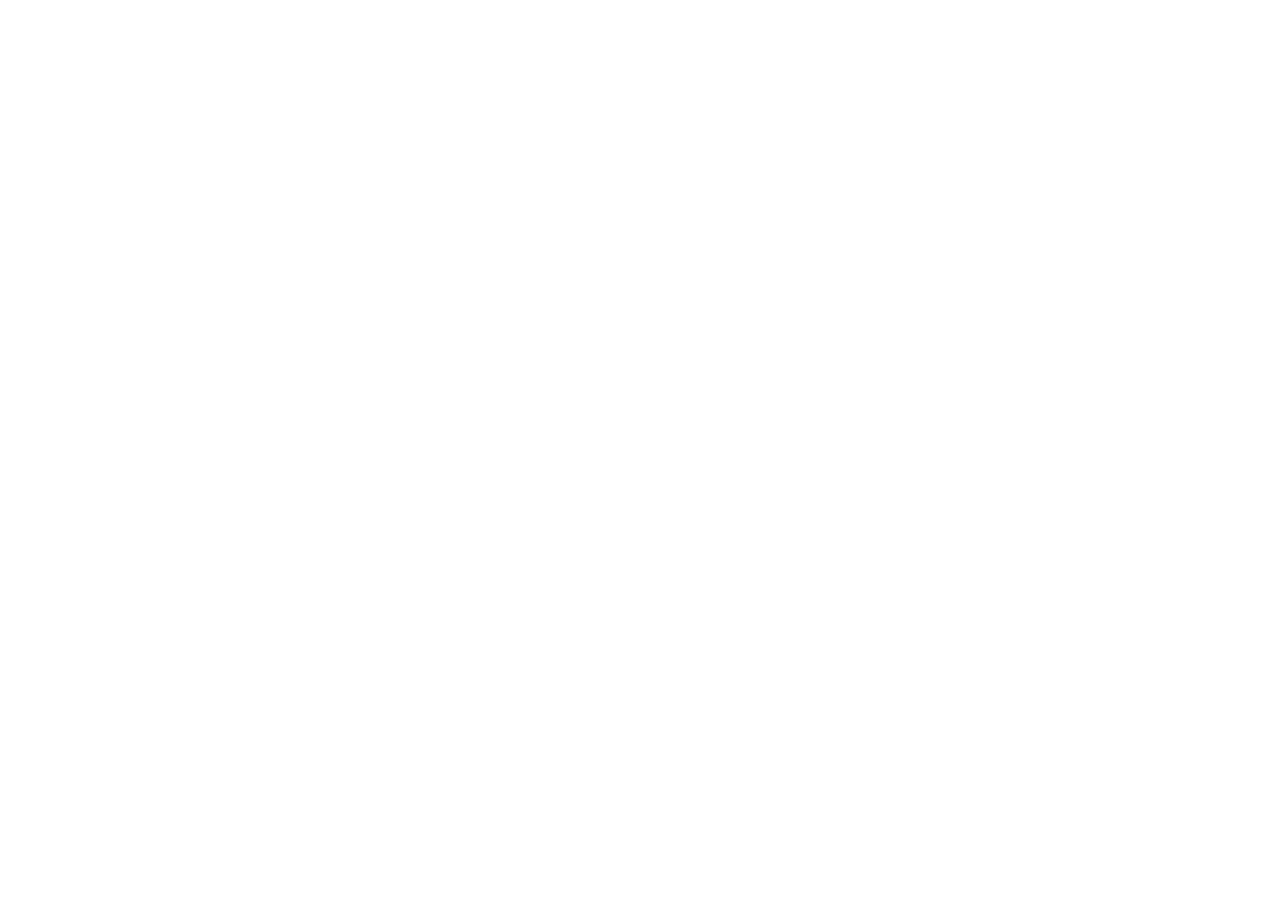
==== Myel/src/index.html @ 2d62f49e "Подготовил материалы для верстки" ====
<!DOCTYPE html>
<html lang="en">
  <head>
    <meta charset="UTF-8" />
    <meta http-equiv="X-UA-Compatible" content="IE=edge" />
    <meta name="viewport" content="width=device-width, initial-scale=1.0" />
    <link rel="preconnect" href="https://fonts.googleapis.com" />
    <link rel="preconnect" href="https://fonts.gstatic.com" crossorigin />
    <link
      href="https://fonts.googleapis.com/css2?family=Roboto&display=swap"
      rel="stylesheet"
    />
    <link rel="stylesheet" href="css/bootstrap.min.css" />
    <link rel="stylesheet" href="css/style.min.css" />
    <title>Document</title>
  </head>
  <body></body>
</html>
---- Myel/src/css/style.min.css ----
*{font-family:"Roboto",sans-serif}* a{text-decoration:none}* ul{list-style:none}html{scroll-behavior:smooth}body{background-color:#fff}.container{max-width:1300px;padding:0 10px;margin:0 auto}/*# sourceMappingURL=style.min.css.map */
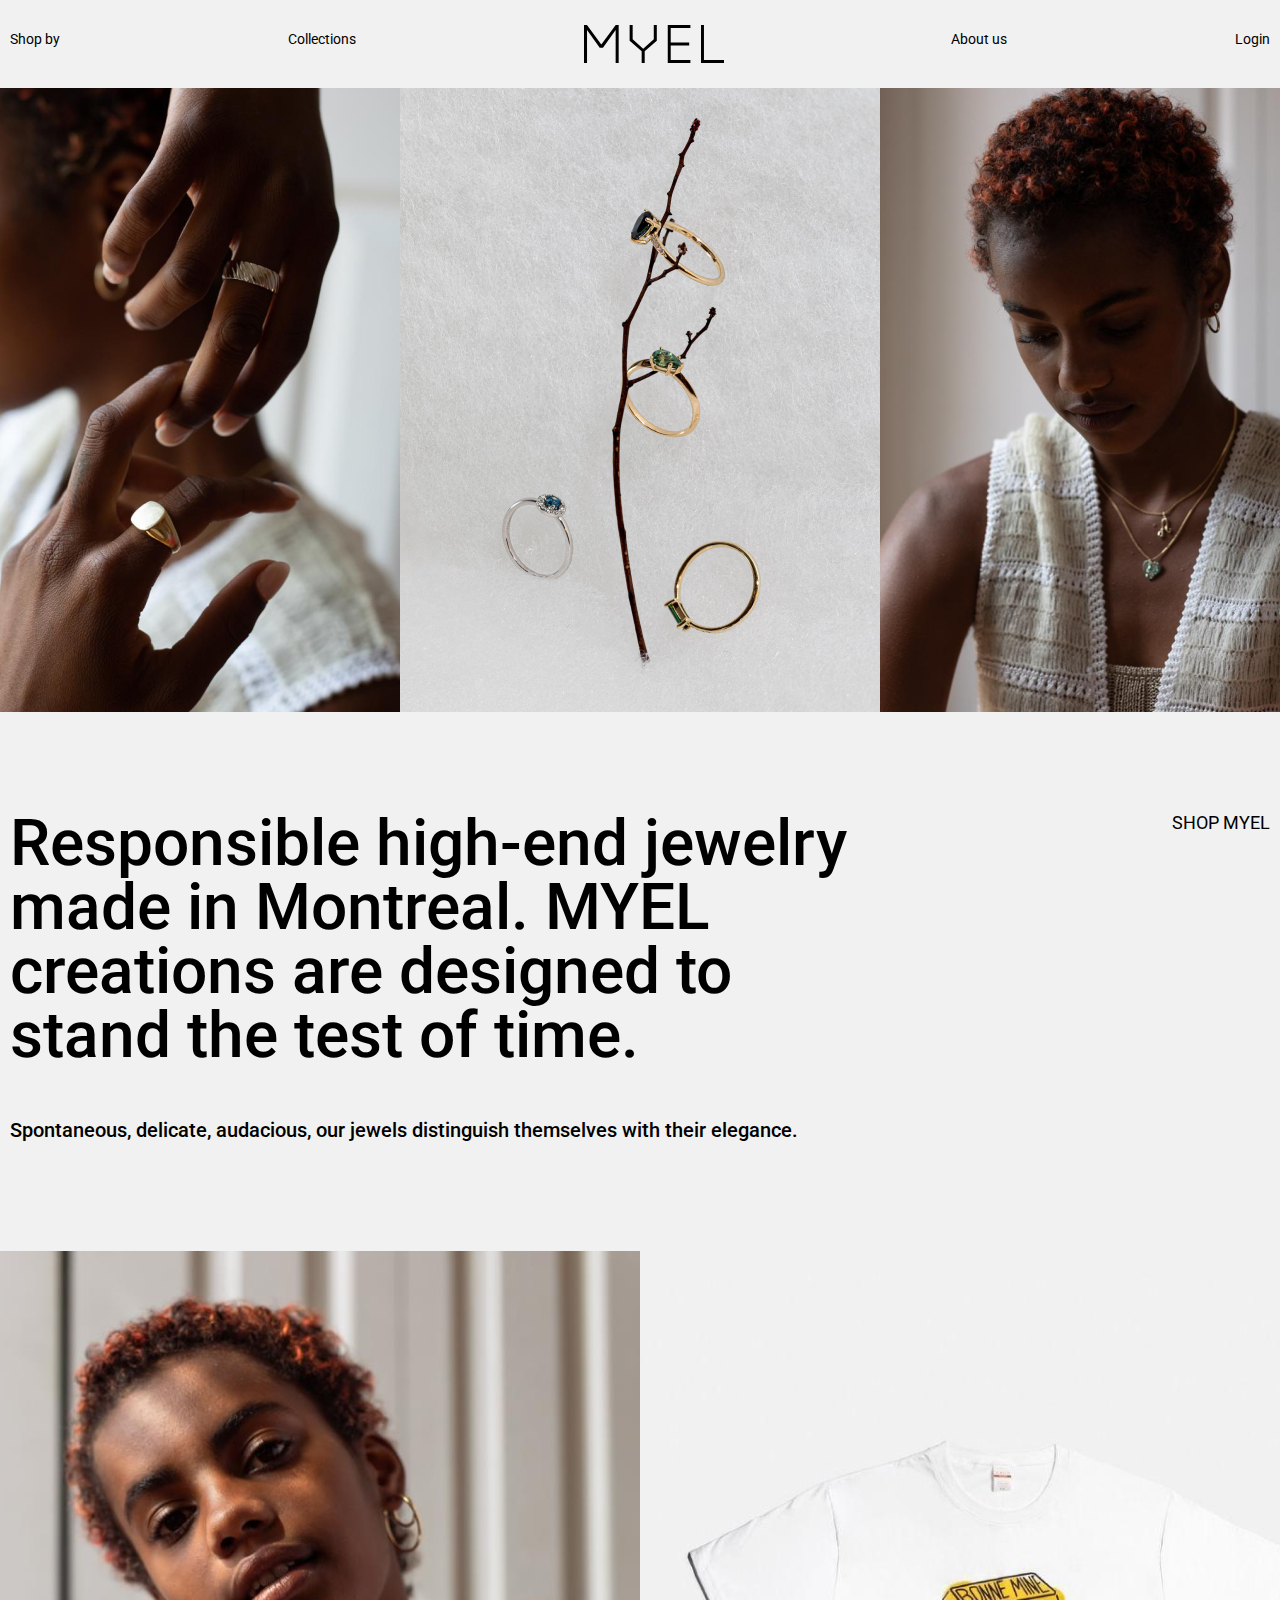
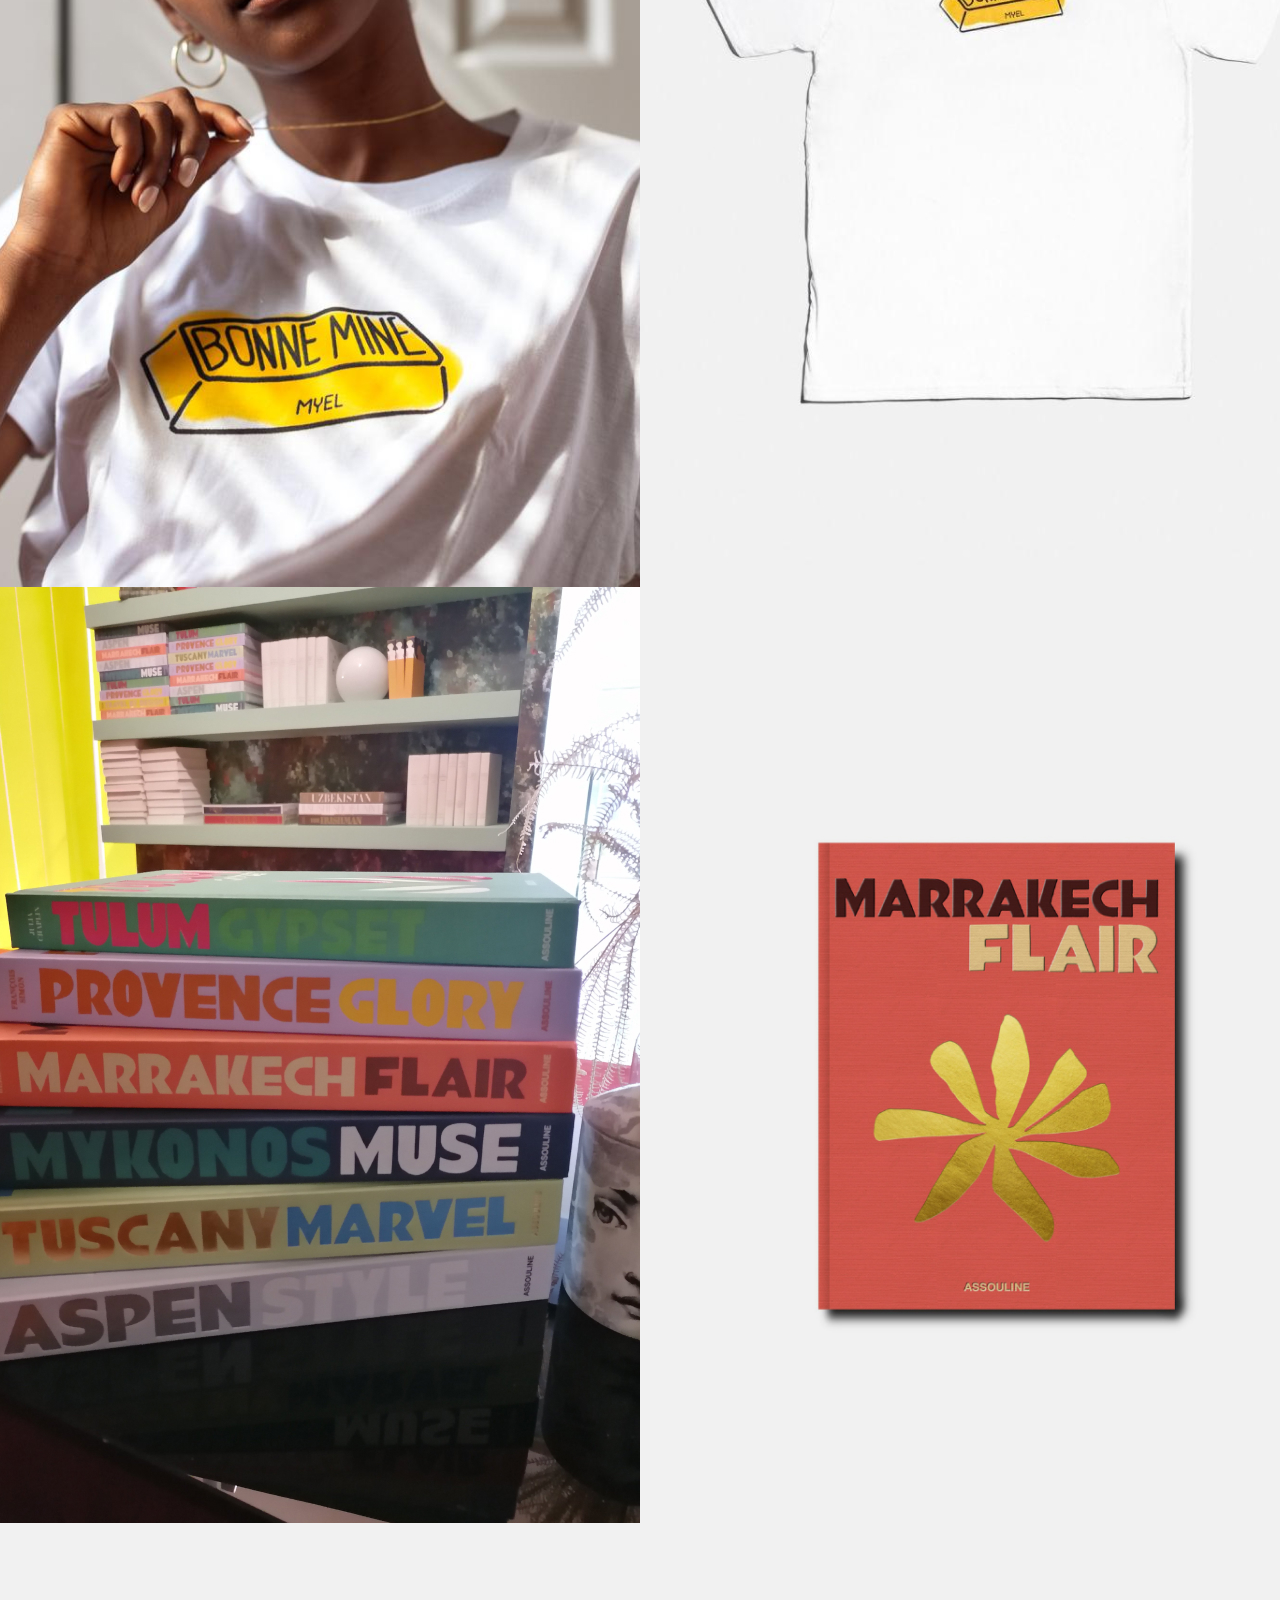
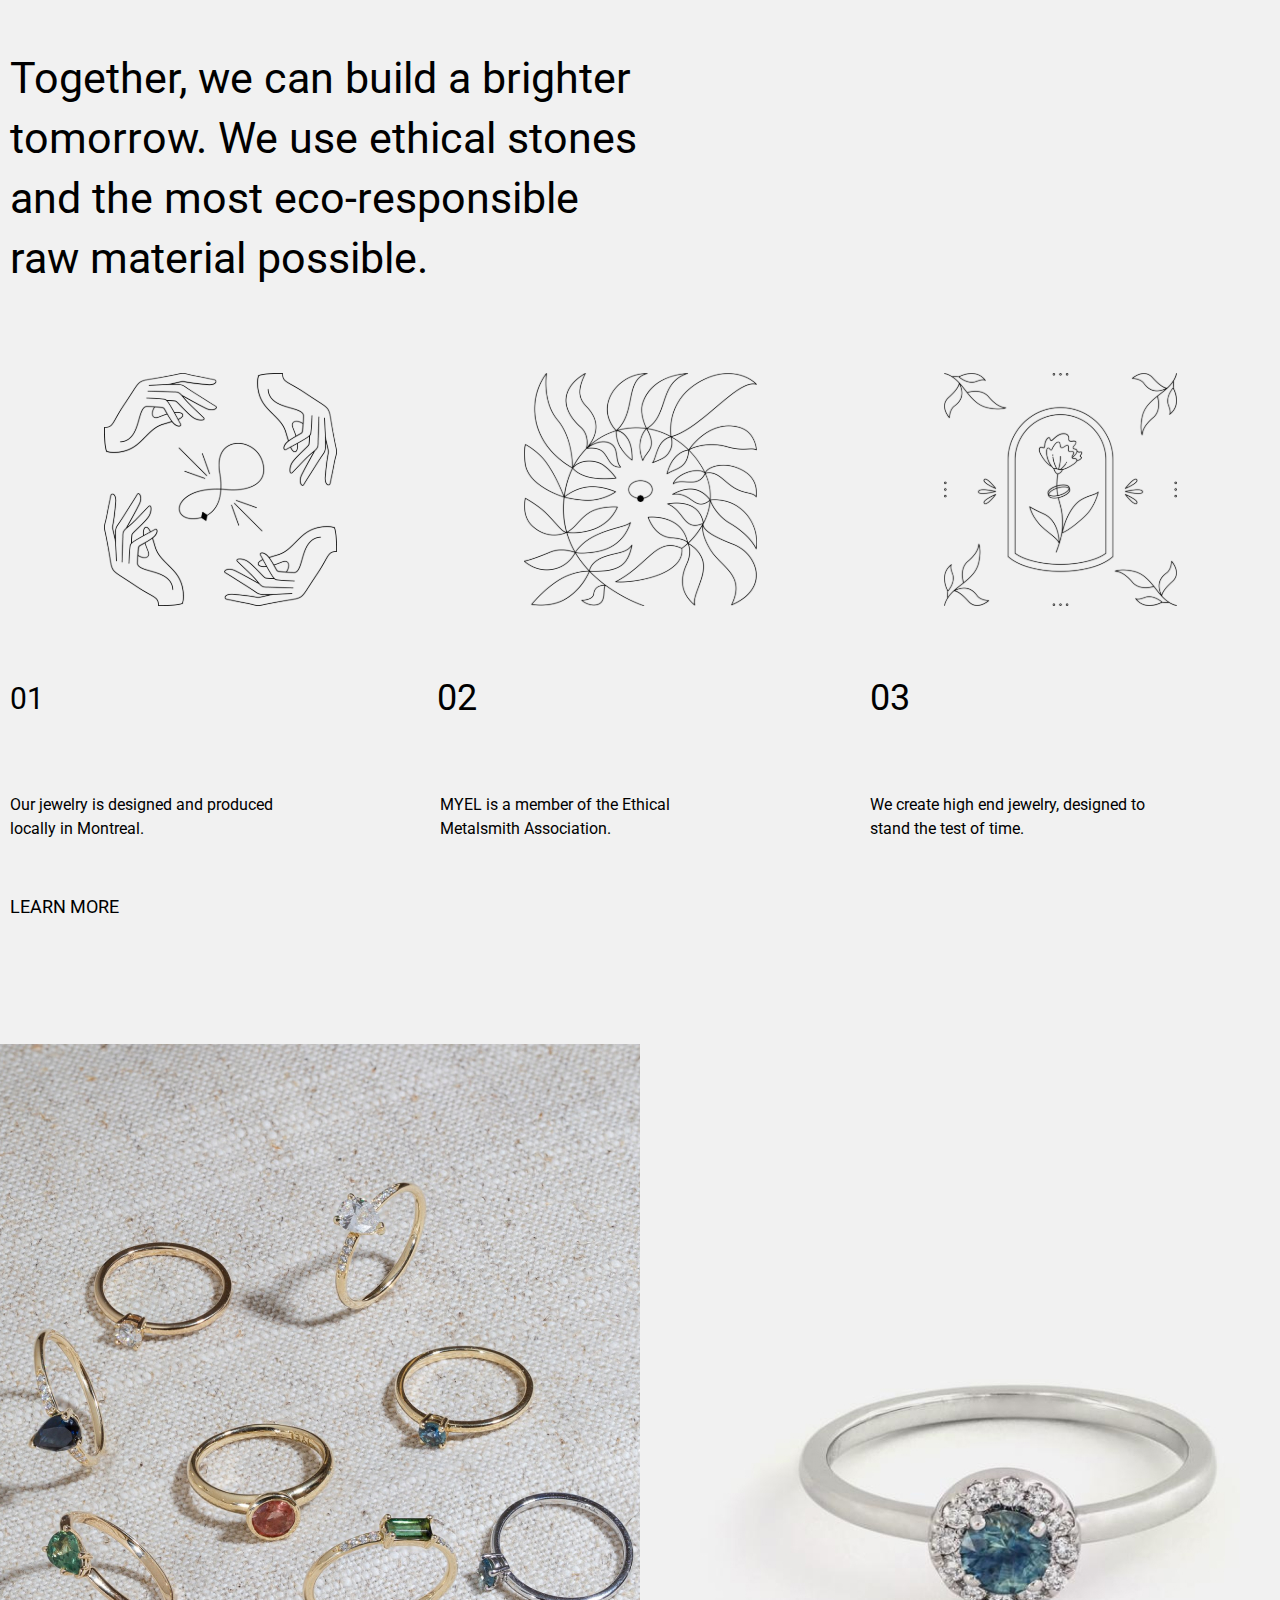
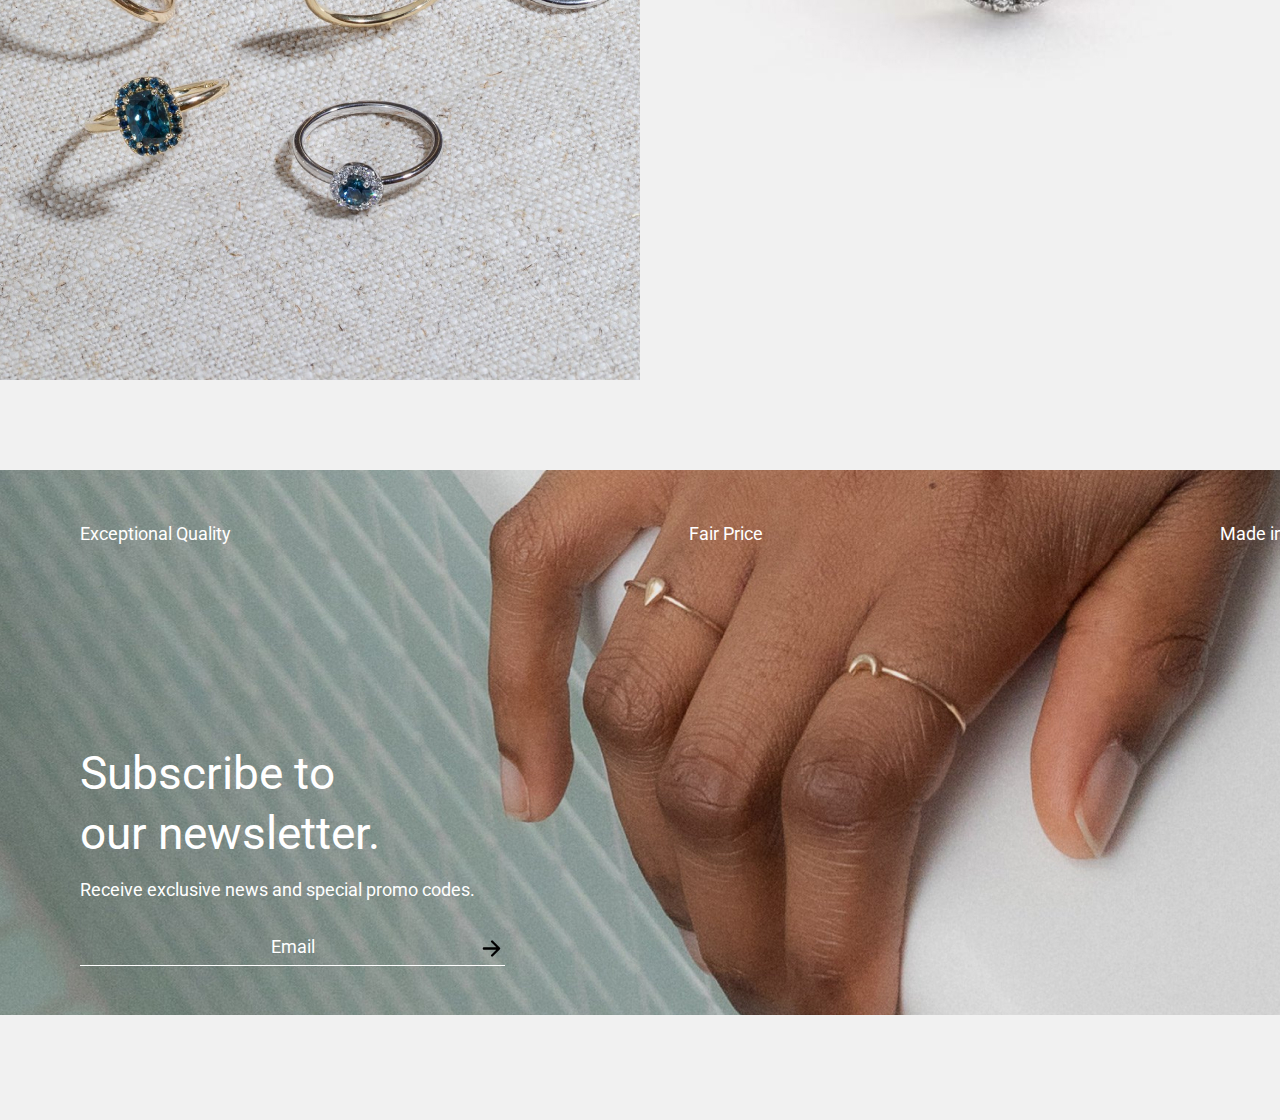
==== commit 3e57a003: "Сверстал несколько секций" ====
--- a/Myel/src/index.html
+++ b/Myel/src/index.html
@@ -12,7 +12,102 @@
     />
     <link rel="stylesheet" href="css/bootstrap.min.css" />
     <link rel="stylesheet" href="css/style.min.css" />
-    <title>Document</title>
+    <title>MYEL</title>
   </head>
-  <body></body>
+  <body>
+    <header class="header">
+      <nav class="container header_container">
+        <a class="header_link" href="#">Shop by</a>
+        <a class="header_link" href="#">Collections</a>
+        <a href="#"
+          ><img class="header_logo" src="icons/Logo/Myel.svg" alt="logo"
+        /></a>
+        <a class="header_link" href="#">About us</a>
+        <a class="header_link" href="#">Login</a>
+      </nav>
+    </header>
+    <section class="modern">
+      <div class="modern_inner">
+        <div class="modern_wrap">
+          <img class="modern_img" src="img/ModernRing/Model_1.jpg" alt="" />
+        </div>
+        <div class="modern_wrap">
+          <img class="modern_img" src="img/ModernRing/Model_2.jpg" alt="" />
+        </div>
+        <div class="modern_wrap">
+          <img class="modern_img" src="img/ModernRing/Model_3.jpg" alt="" />
+        </div>
+      </div>
+
+      <ul class="container shop">
+        <li class="shop_wrap">
+          <h2 class="shop_descr">
+            Responsible high-end jewelry made in Montreal. MYEL creations are
+            designed to stand the test of time.
+          </h2>
+          <h5 class="shop_logo">
+            Spontaneous, delicate, audacious, our jewels distinguish themselves
+            with their elegance.
+          </h5>
+        </li>
+        <li class="shop_wrap"><a class="shop_link" href="">SHOP MYEL</a></li>
+      </ul>
+    </section>
+
+    <section class="t-shirt">
+      <div class="t-shirt_img">
+        <img src="img/t-shirt/t-shirt_1.jpg" alt="" />
+      </div>
+      <div class="t-shirt_img">
+        <img src="img/t-shirt/t-shirt_2.jpg" alt="" />
+      </div>
+    </section>
+    <section class="book">
+      <div class="book_img"><img src="img/book/book_1.jpg" alt="" /></div>
+      <div class="book_img"><img src="img/book/book_2.jpg" alt="" /></div>
+    </section>
+    <section class="container material">
+      <p class="material_slogan">
+        Together, we can build a brighter tomorrow. We use ethical stones and
+        the most eco-responsible raw material possible.
+      </p>
+      <div class="material_img-wrap"><img src="img/material/material_1.svg" alt="">
+      </img><img src="img/material/material_2.svg" alt="">
+      </img><img src="img/material/material_3.svg" alt="">
+      </img></div>
+
+      <div class="material_num-wrap"><p class="material_num material_num-one">01</p>
+      <p class="material_num material_num-two">02</p>
+      <p class="material_num material_num-three">03</p></div>
+
+      <div class="material_desc-wrap"><p class="material_desc">Our jewelry is designed and produced locally in Montreal.</p>
+      <p class="material_desc">MYEL is a member of the Ethical Metalsmith Association.</p>
+      <p class="material_desc">We create high end jewelry, designed to stand the test of time.</p></div>
+      <a class="material_link" href="">LEARN MORE</a>
+    </section>
+    <section><div>
+      <img src="" alt=""><img src="" alt="">
+    </div></section>
+
+    <section class="choose">
+      <div class="choose-wrap"><img class="choose_img" src="img/choose/ring_choose.jpg" alt=""><img class="choose_img" src="img/choose/ring.jpg" alt=""></div></section>
+      <section>
+        <div></div>
+      </section>
+    <section class="subscribe"><div class="container">
+      <div class="subscribe_desc-wrap">
+    <p class="subscribe_desc">Exceptional Quality</p>
+    <p class="subscribe_desc">Fair Price</p>
+    <p class="subscribe_desc">Made in Montreal</p></div>
+    <p class="subscribe_desc_title">Subscribe to our newsletter.</p>
+    <p class="subscribe_desc_subtitle">Receive exclusive news and special promo codes.</p>
+    <div class="subscribe_form">
+      <input class="subscribe_input" type="text" placeholder="Email">
+<a href="#"><img class="subscribe_link" src="icons/arrow.svg" alt=""></a>
+    </div>
+  </div>
+    </section>
+    <footer></footer>
+    <script src="js/main.js"></script>
+  </body>
 </html>
--- a/Myel/src/css/style.min.css
+++ b/Myel/src/css/style.min.css
@@ -1 +1 @@
-*{font-family:"Roboto",sans-serif}* a{text-decoration:none}* ul{list-style:none}html{scroll-behavior:smooth}body{background-color:#fff}.container{max-width:1300px;padding:0 10px;margin:0 auto}/*# sourceMappingURL=style.min.css.map */+*{font-family:"Roboto",sans-serif;color:#000}* a{text-decoration:none}* ul{list-style:none}html{scroll-behavior:smooth}body{background-color:#f1f1f1}.container{max-width:1300px;padding:0 10px;margin:0 auto}.header{padding-top:25px;padding-bottom:25px}.header_link{padding-top:5px;font-size:14px;line-height:18px;color:#000}.header_link:hover{color:#000}.header_container{display:-webkit-box;display:-ms-flexbox;display:flex;-webkit-box-pack:justify;-ms-flex-pack:justify;justify-content:space-between}.modern_inner{display:-webkit-box;display:-ms-flexbox;display:flex;-webkit-box-pack:center;-ms-flex-pack:center;justify-content:center}.shop{margin:100px auto;display:-webkit-box;display:-ms-flexbox;display:flex;-webkit-box-pack:justify;-ms-flex-pack:justify;justify-content:space-between}.shop_wrap{max-width:890px}.shop_descr{font-size:64px;line-height:64px}.shop_logo{margin-top:50px;font-size:20px;line-height:25px}.shop_link{font-size:18px;line-height:22px;color:#000}.shop_link:hover{color:#000}.t-shirt{display:-webkit-box;display:-ms-flexbox;display:flex;-webkit-box-pack:center;-ms-flex-pack:center;justify-content:center}.book{display:-webkit-box;display:-ms-flexbox;display:flex;-webkit-box-pack:center;-ms-flex-pack:center;justify-content:center}.material{margin-top:125px;margin-bottom:50px}.material_num-one{font-size:30px;line-height:45px;color:#000}.material_num-two{font-size:36px;line-height:45px;color:#000}.material_num-three{font-size:36px;line-height:45px;color:#000}.material_num-wrap{display:-webkit-box;display:-ms-flexbox;display:flex;-webkit-box-pack:justify;-ms-flex-pack:justify;justify-content:space-between}.material_num{margin-right:360px;margin-bottom:72px;margin-top:70px}.material_img-wrap{display:-webkit-box;display:-ms-flexbox;display:flex;-ms-flex-pack:distribute;justify-content:space-around}.material_slogan{font-weight:400;font-size:43px;line-height:60px;max-width:630px;margin-bottom:85px}.material_desc{margin-right:100px;max-width:300px;margin-bottom:55px}.material_desc-wrap{display:-webkit-box;display:-ms-flexbox;display:flex;-webkit-box-pack:justify;-ms-flex-pack:justify;justify-content:space-between}.material_link{font-size:18px;line-height:22px;color:#000}.material_link:hover{color:#000}.choose{margin-top:50px;margin-bottom:90px}.choose-wrap{display:-webkit-box;display:-ms-flexbox;display:flex;-webkit-box-pack:center;-ms-flex-pack:center;justify-content:center}.subscribe{margin-bottom:105px;background-image:url(../img/subscribe.jpg);min-width:1440px;min-height:545px;background-position:center;background-repeat:no-repeat;background-size:cover}.subscribe_desc{font-size:18px;line-height:27px;color:#fff}.subscribe_desc-wrap{display:-webkit-box;display:-ms-flexbox;display:flex;-webkit-box-pack:justify;-ms-flex-pack:justify;justify-content:space-between;padding-top:50px;padding-bottom:180px}.subscribe_desc_title{max-width:330px;font-weight:400;font-size:46px;line-height:60px;color:#fff}.subscribe_desc_subtitle{font-size:18px;line-height:22px;color:#fff}.subscribe_form{position:relative}.subscribe_link{margin-left:-30px;width:25px;height:25px}.subscribe_link:hover{-webkit-transition:.4s;transition:.4s;opacity:.5}.subscribe_input{margin-top:15px;text-align:center;font-size:18px;width:425px;padding-bottom:5px;border:none;border-bottom:1px solid #fff;background-color:rgba(0,0,0,0);outline:none;-webkit-transition:.3s;transition:.3s;color:#fff}.subscribe_input::-webkit-input-placeholder{color:#fff}.subscribe_input::-moz-placeholder{color:#fff}.subscribe_input:-ms-input-placeholder{color:#fff}.subscribe_input::-ms-input-placeholder{color:#fff}.subscribe_input::placeholder{color:#fff}.subscribe_input:hover::-webkit-input-placeholder{-webkit-transition:.3s;transition:.3s;color:rgba(255,255,255,.4705882353)}.subscribe_input:hover::-moz-placeholder{-moz-transition:.3s;transition:.3s;color:rgba(255,255,255,.4705882353)}.subscribe_input:hover:-ms-input-placeholder{-ms-transition:.3s;transition:.3s;color:rgba(255,255,255,.4705882353)}.subscribe_input:hover::-ms-input-placeholder{-ms-transition:.3s;transition:.3s;color:rgba(255,255,255,.4705882353)}.subscribe_input:hover::placeholder{-webkit-transition:.3s;transition:.3s;color:rgba(255,255,255,.4705882353)}.subscribe_input:focus::-webkit-input-placeholder{-webkit-transition:.3s;transition:.3s;color:rgba(255,255,255,0)}.subscribe_input:focus::-moz-placeholder{-moz-transition:.3s;transition:.3s;color:rgba(255,255,255,0)}.subscribe_input:focus:-ms-input-placeholder{-ms-transition:.3s;transition:.3s;color:rgba(255,255,255,0)}.subscribe_input:focus::-ms-input-placeholder{-ms-transition:.3s;transition:.3s;color:rgba(255,255,255,0)}.subscribe_input:focus::placeholder{-webkit-transition:.3s;transition:.3s;color:rgba(255,255,255,0)}/*# sourceMappingURL=style.min.css.map */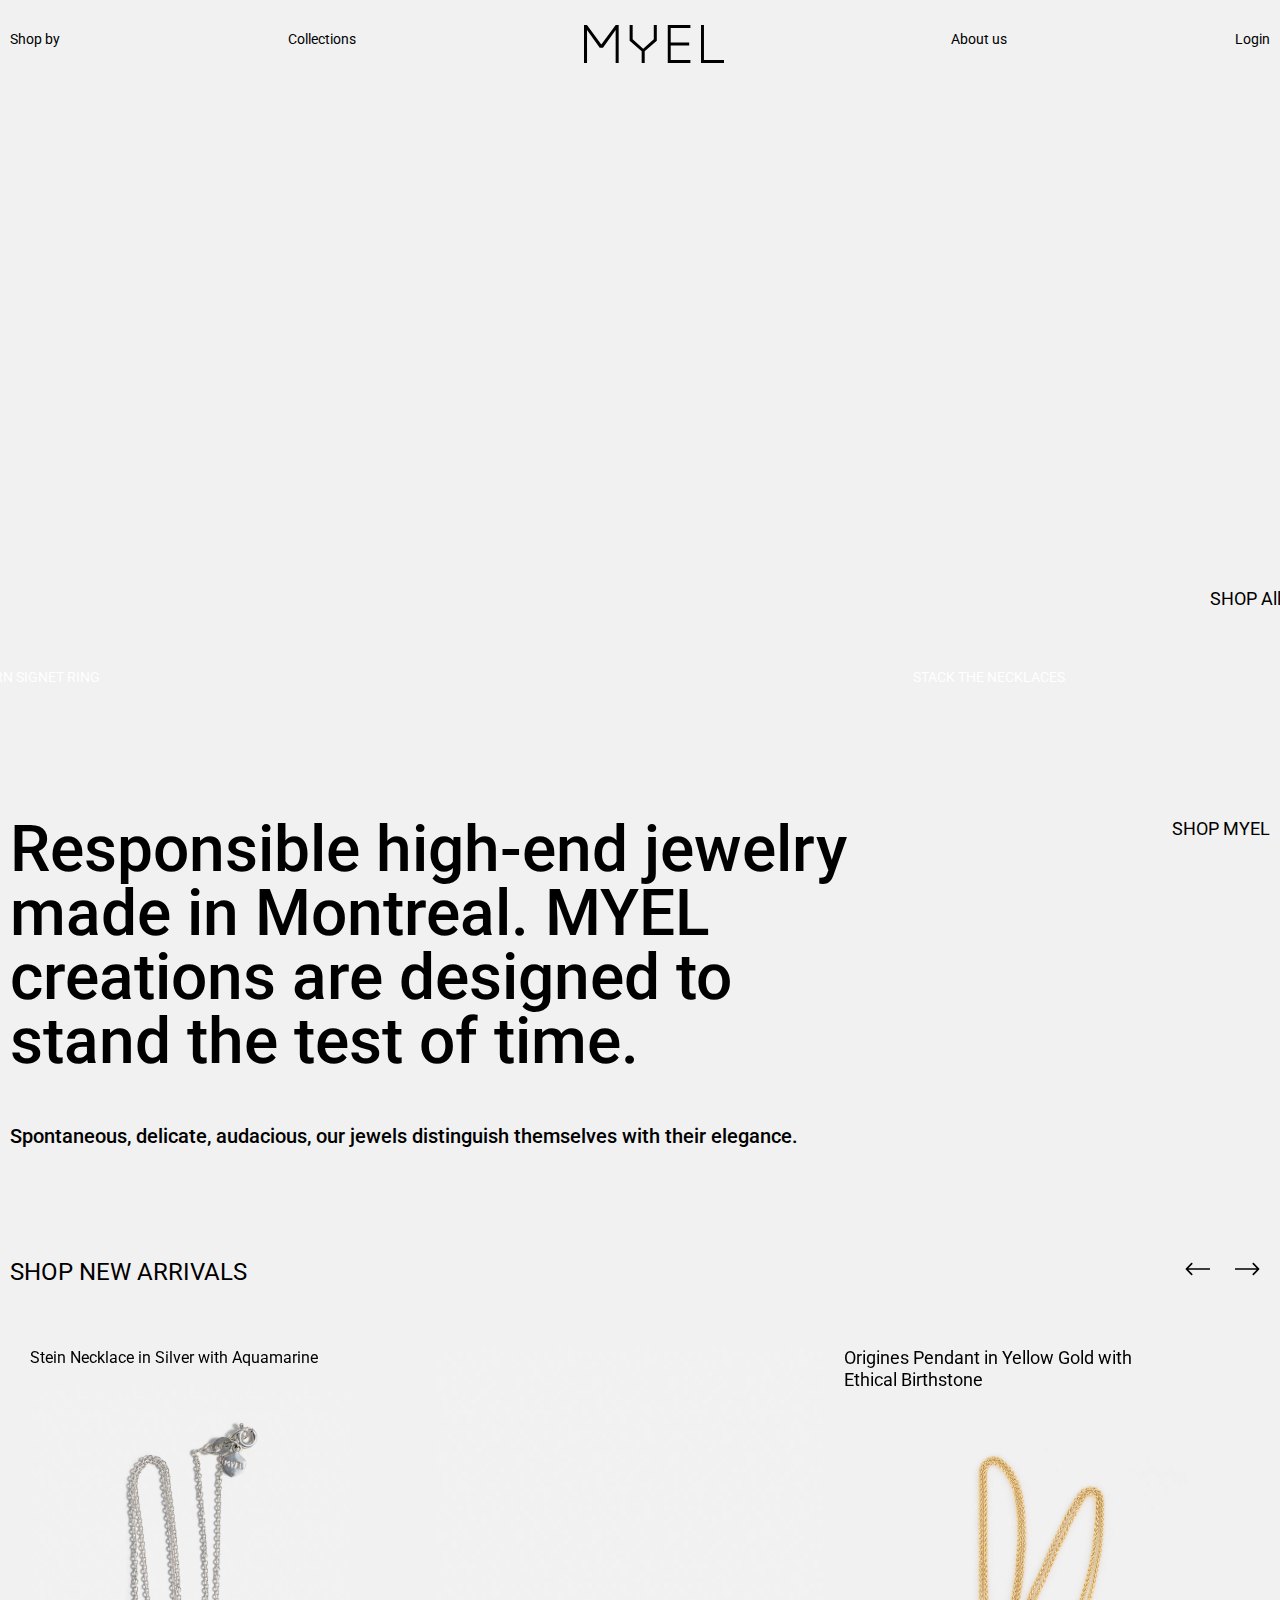
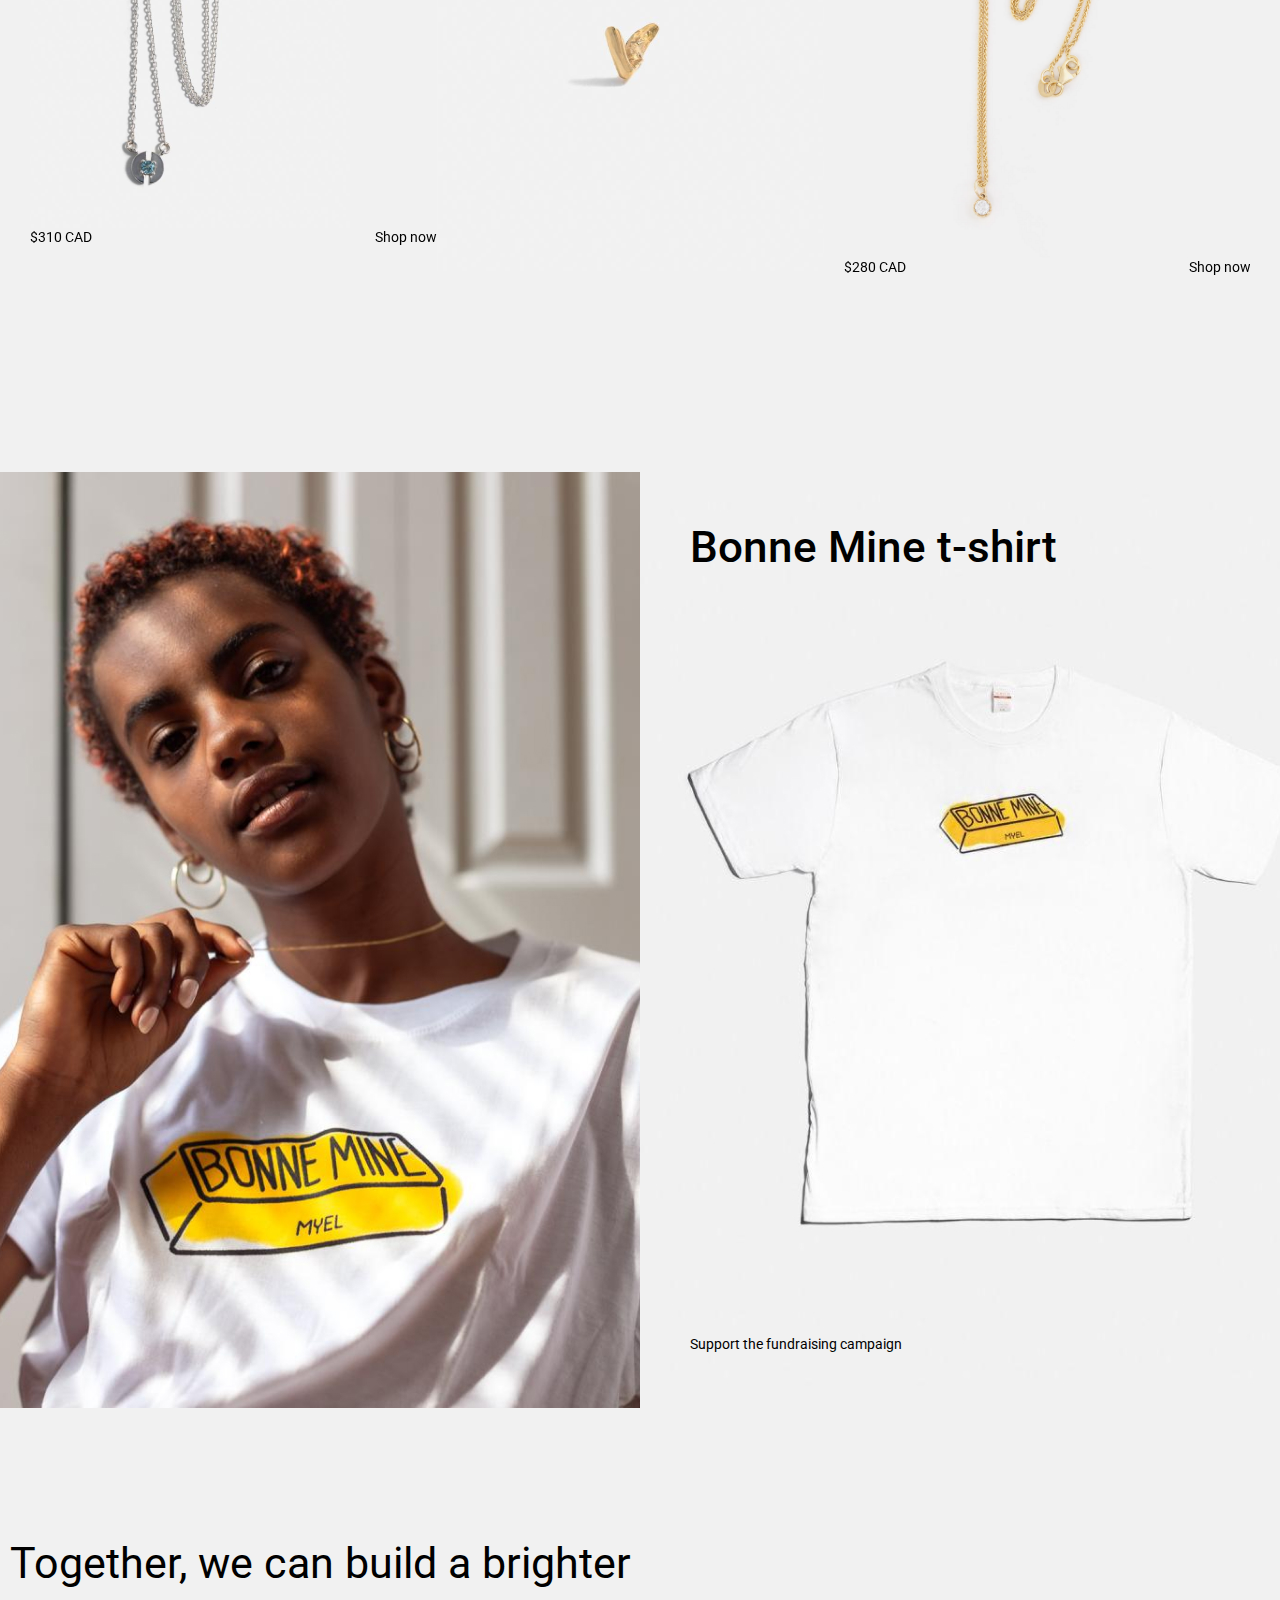
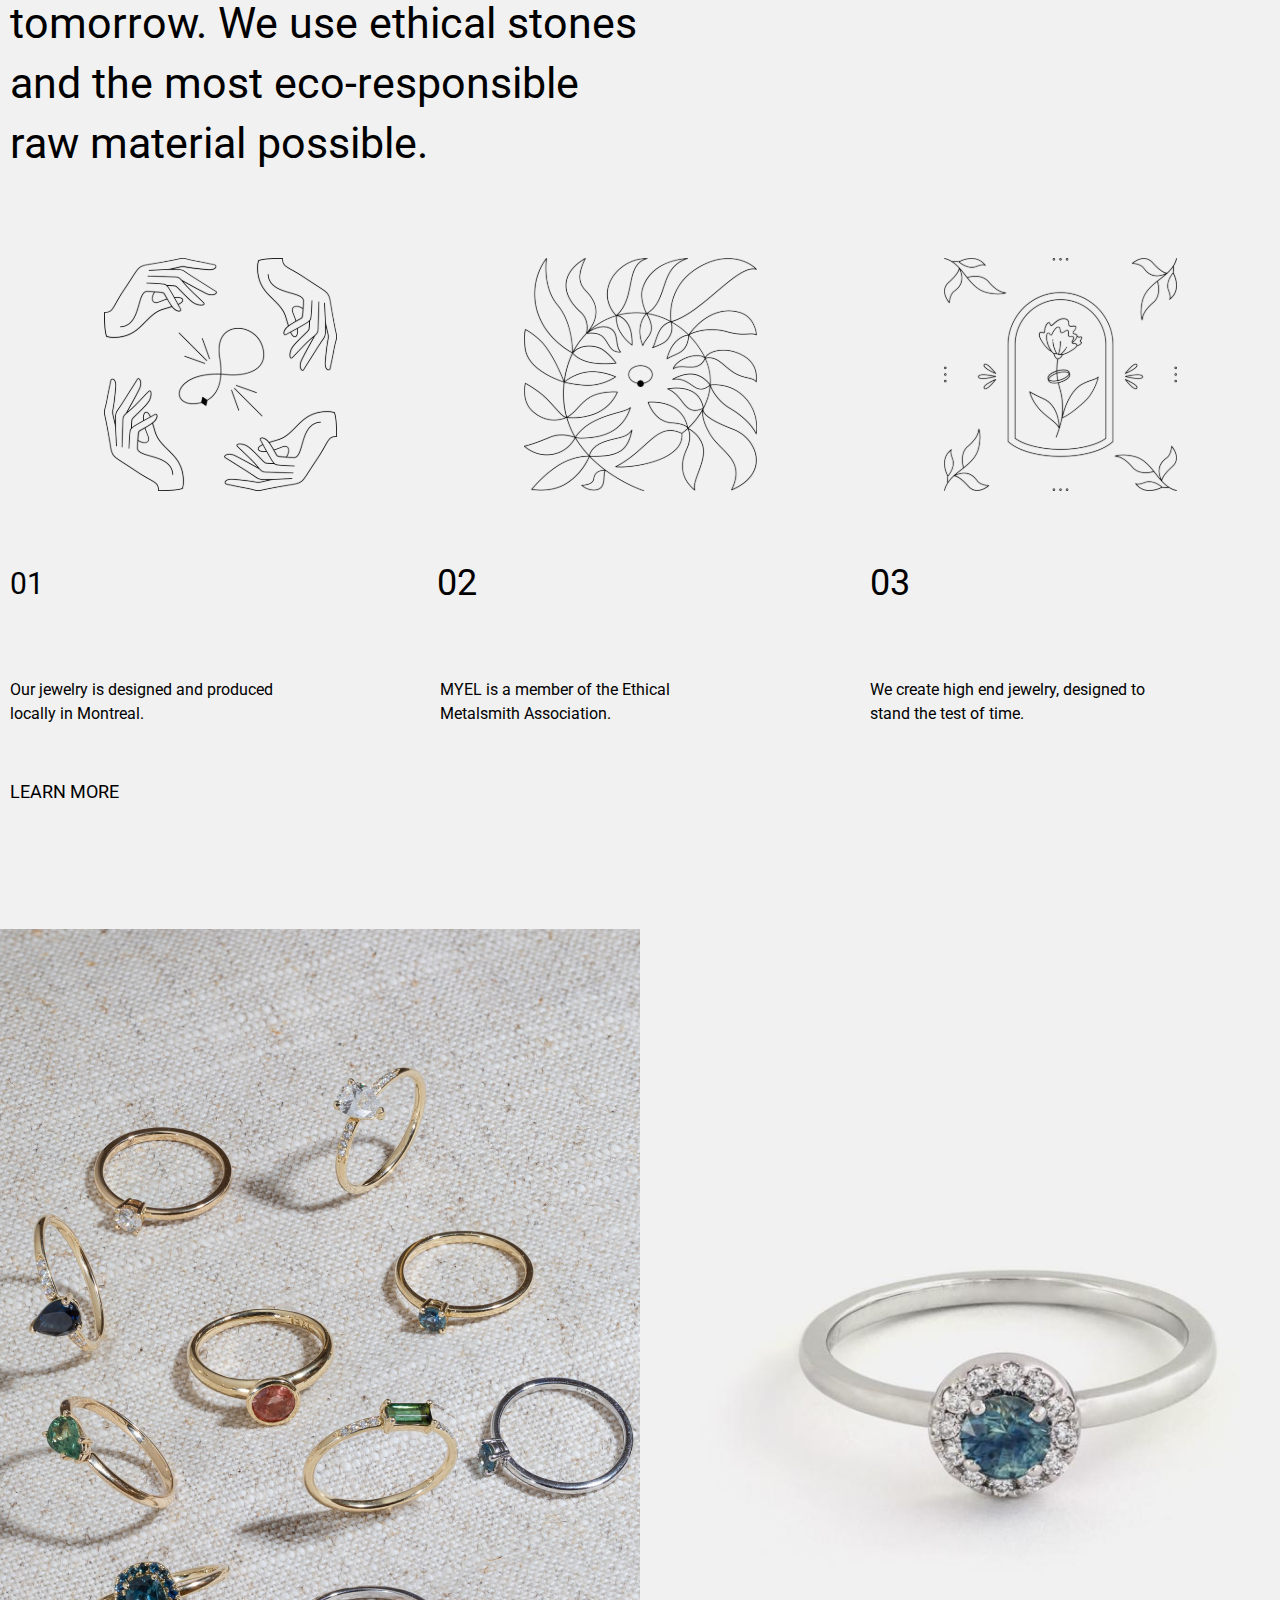
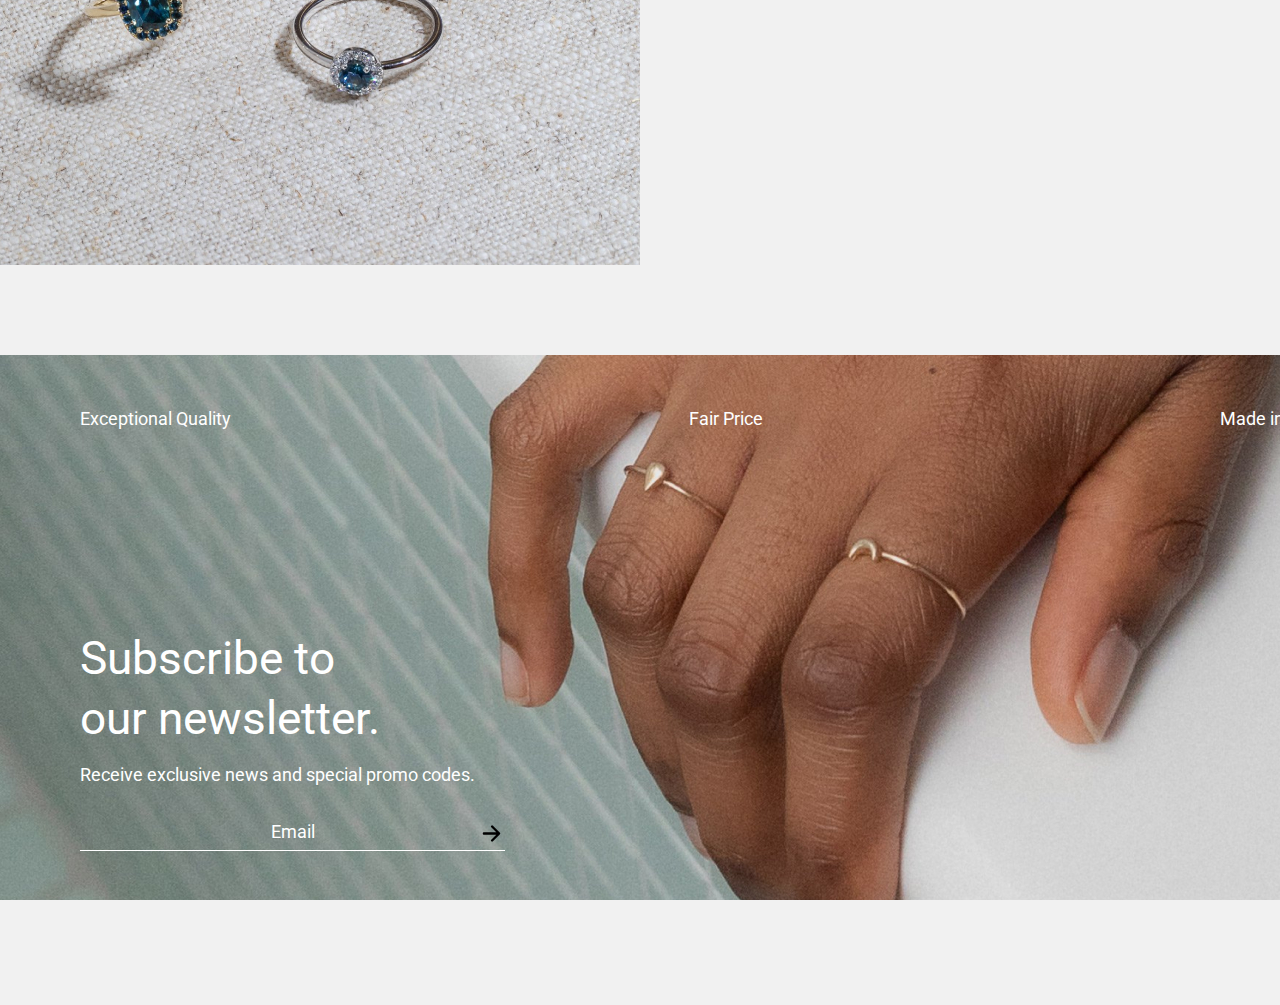
==== commit 189235a6: "Сверстал слайдер и доработал некторые секции" ====
--- a/Myel/src/index.html
+++ b/Myel/src/index.html
@@ -28,14 +28,15 @@
     </header>
     <section class="modern">
       <div class="modern_inner">
-        <div class="modern_wrap">
-          <img class="modern_img" src="img/ModernRing/Model_1.jpg" alt="" />
+        <div class="modern_wrap_1">
+          <p class="modern_desc_1">A MODERN SIGNET RING</p>
         </div>
-        <div class="modern_wrap">
-          <img class="modern_img" src="img/ModernRing/Model_2.jpg" alt="" />
+        <div class="modern_wrap_2">
+          
         </div>
-        <div class="modern_wrap">
-          <img class="modern_img" src="img/ModernRing/Model_3.jpg" alt="" />
+        <div class="modern_wrap_3">
+          <p class="modern_desc_2">STACK THE NECKLACES</p>
+          <a class="modern_desc_3" href="#"><p>SHOP All</p></a>
         </div>
       </div>
 
@@ -52,19 +53,44 @@
         </li>
         <li class="shop_wrap"><a class="shop_link" href="">SHOP MYEL</a></li>
       </ul>
+
+      <div class="container"><p class="arrivals_title">SHOP NEW ARRIVALS</p></div>
+      <div class="container_slider slider">
+        <div class="slider_item">
+          <p class="slider_title_silver">Stein Necklace in Silver with Aquamarine</p>
+            <img src="img/slider-1/model_1.svg" alt="">
+              <div class="slider_desc_wrap"><p class="slider_desc_price">$310 CAD</p>
+                <a class="slider_desc_link" href="">Shop now</a>
+          </div></div>
+
+          <div class="slider_item"><img src="img/slider-1/model_2.svg" alt=""></div>
+
+        <div class="slider_item"><p class="slider_title_gold">Origines  Pendant in Yellow Gold with Ethical Birthstone</p>
+          <img src="img/slider-1/model_3.svg" alt="">
+            <div class="slider_desc_wrap">
+              <p class="slider_desc_price">$280 CAD</p>
+                <a class="slider_desc_link" href="">Shop now</a>
+        </div></div>
+
+        <div class="slider_item"><img src="img/slider-1/model_4.svg" alt=""></div>
+
+        <div class="slider_item"><img src="img/slider-1/model_5.svg" alt=""></div>
+
+        <div class="slider_item"><img src="img/slider-1/model_6.svg" alt=""></div>
+      </div>
     </section>
 
+    
+
+
     <section class="t-shirt">
-      <div class="t-shirt_img">
-        <img src="img/t-shirt/t-shirt_1.jpg" alt="" />
-      </div>
-      <div class="t-shirt_img">
-        <img src="img/t-shirt/t-shirt_2.jpg" alt="" />
-      </div>
+      <div class="t-shirt_1"></div>
+      <div class="t-shirt_2"><h2 class="t-shirt_title">Bonne Mine t-shirt</h2>
+      <p class="t-shirt_desc">Support the fundraising campaign</p></div>
     </section>
     <section class="book">
-      <div class="book_img"><img src="img/book/book_1.jpg" alt="" /></div>
-      <div class="book_img"><img src="img/book/book_2.jpg" alt="" /></div>
+      <div class="book_img"></div>
+      <div class="book_img"></div>
     </section>
     <section class="container material">
       <p class="material_slogan">
@@ -108,6 +134,9 @@
   </div>
     </section>
     <footer></footer>
+    <script src="https://code.jquery.com/jquery-3.6.1.min.js
+    "></script>
+    <script src="js/slick.min.js"></script>
     <script src="js/main.js"></script>
   </body>
 </html>
--- a/Myel/src/css/style.min.css
+++ b/Myel/src/css/style.min.css
@@ -1 +1 @@
-*{font-family:"Roboto",sans-serif;color:#000}* a{text-decoration:none}* ul{list-style:none}html{scroll-behavior:smooth}body{background-color:#f1f1f1}.container{max-width:1300px;padding:0 10px;margin:0 auto}.header{padding-top:25px;padding-bottom:25px}.header_link{padding-top:5px;font-size:14px;line-height:18px;color:#000}.header_link:hover{color:#000}.header_container{display:-webkit-box;display:-ms-flexbox;display:flex;-webkit-box-pack:justify;-ms-flex-pack:justify;justify-content:space-between}.modern_inner{display:-webkit-box;display:-ms-flexbox;display:flex;-webkit-box-pack:center;-ms-flex-pack:center;justify-content:center}.shop{margin:100px auto;display:-webkit-box;display:-ms-flexbox;display:flex;-webkit-box-pack:justify;-ms-flex-pack:justify;justify-content:space-between}.shop_wrap{max-width:890px}.shop_descr{font-size:64px;line-height:64px}.shop_logo{margin-top:50px;font-size:20px;line-height:25px}.shop_link{font-size:18px;line-height:22px;color:#000}.shop_link:hover{color:#000}.t-shirt{display:-webkit-box;display:-ms-flexbox;display:flex;-webkit-box-pack:center;-ms-flex-pack:center;justify-content:center}.book{display:-webkit-box;display:-ms-flexbox;display:flex;-webkit-box-pack:center;-ms-flex-pack:center;justify-content:center}.material{margin-top:125px;margin-bottom:50px}.material_num-one{font-size:30px;line-height:45px;color:#000}.material_num-two{font-size:36px;line-height:45px;color:#000}.material_num-three{font-size:36px;line-height:45px;color:#000}.material_num-wrap{display:-webkit-box;display:-ms-flexbox;display:flex;-webkit-box-pack:justify;-ms-flex-pack:justify;justify-content:space-between}.material_num{margin-right:360px;margin-bottom:72px;margin-top:70px}.material_img-wrap{display:-webkit-box;display:-ms-flexbox;display:flex;-ms-flex-pack:distribute;justify-content:space-around}.material_slogan{font-weight:400;font-size:43px;line-height:60px;max-width:630px;margin-bottom:85px}.material_desc{margin-right:100px;max-width:300px;margin-bottom:55px}.material_desc-wrap{display:-webkit-box;display:-ms-flexbox;display:flex;-webkit-box-pack:justify;-ms-flex-pack:justify;justify-content:space-between}.material_link{font-size:18px;line-height:22px;color:#000}.material_link:hover{color:#000}.choose{margin-top:50px;margin-bottom:90px}.choose-wrap{display:-webkit-box;display:-ms-flexbox;display:flex;-webkit-box-pack:center;-ms-flex-pack:center;justify-content:center}.subscribe{margin-bottom:105px;background-image:url(../img/subscribe.jpg);min-width:1440px;min-height:545px;background-position:center;background-repeat:no-repeat;background-size:cover}.subscribe_desc{font-size:18px;line-height:27px;color:#fff}.subscribe_desc-wrap{display:-webkit-box;display:-ms-flexbox;display:flex;-webkit-box-pack:justify;-ms-flex-pack:justify;justify-content:space-between;padding-top:50px;padding-bottom:180px}.subscribe_desc_title{max-width:330px;font-weight:400;font-size:46px;line-height:60px;color:#fff}.subscribe_desc_subtitle{font-size:18px;line-height:22px;color:#fff}.subscribe_form{position:relative}.subscribe_link{margin-left:-30px;width:25px;height:25px}.subscribe_link:hover{-webkit-transition:.4s;transition:.4s;opacity:.5}.subscribe_input{margin-top:15px;text-align:center;font-size:18px;width:425px;padding-bottom:5px;border:none;border-bottom:1px solid #fff;background-color:rgba(0,0,0,0);outline:none;-webkit-transition:.3s;transition:.3s;color:#fff}.subscribe_input::-webkit-input-placeholder{color:#fff}.subscribe_input::-moz-placeholder{color:#fff}.subscribe_input:-ms-input-placeholder{color:#fff}.subscribe_input::-ms-input-placeholder{color:#fff}.subscribe_input::placeholder{color:#fff}.subscribe_input:hover::-webkit-input-placeholder{-webkit-transition:.3s;transition:.3s;color:rgba(255,255,255,.4705882353)}.subscribe_input:hover::-moz-placeholder{-moz-transition:.3s;transition:.3s;color:rgba(255,255,255,.4705882353)}.subscribe_input:hover:-ms-input-placeholder{-ms-transition:.3s;transition:.3s;color:rgba(255,255,255,.4705882353)}.subscribe_input:hover::-ms-input-placeholder{-ms-transition:.3s;transition:.3s;color:rgba(255,255,255,.4705882353)}.subscribe_input:hover::placeholder{-webkit-transition:.3s;transition:.3s;color:rgba(255,255,255,.4705882353)}.subscribe_input:focus::-webkit-input-placeholder{-webkit-transition:.3s;transition:.3s;color:rgba(255,255,255,0)}.subscribe_input:focus::-moz-placeholder{-moz-transition:.3s;transition:.3s;color:rgba(255,255,255,0)}.subscribe_input:focus:-ms-input-placeholder{-ms-transition:.3s;transition:.3s;color:rgba(255,255,255,0)}.subscribe_input:focus::-ms-input-placeholder{-ms-transition:.3s;transition:.3s;color:rgba(255,255,255,0)}.subscribe_input:focus::placeholder{-webkit-transition:.3s;transition:.3s;color:rgba(255,255,255,0)}/*# sourceMappingURL=style.min.css.map */+*{font-family:"Roboto",sans-serif;color:#000}* a{text-decoration:none}* ul{list-style:none}html{scroll-behavior:smooth}body{background-color:#f1f1f1}.container{max-width:1300px;padding:0 10px;margin:0 auto}.header{padding-top:25px;padding-bottom:25px}.header_link{padding-top:5px;font-size:14px;line-height:18px;color:#000}.header_link:hover{color:#000}.header_container{display:-webkit-box;display:-ms-flexbox;display:flex;-webkit-box-pack:justify;-ms-flex-pack:justify;justify-content:space-between}.modern_inner{display:-webkit-box;display:-ms-flexbox;display:flex;-webkit-box-pack:center;-ms-flex-pack:center;justify-content:center}.modern_wrap_1{background-image:url(../img/modernRing/model_1.jpg);min-width:485px;min-height:630px;background-position:center;background-repeat:no-repeat;background-size:cover}.modern_desc_1{font-size:14px;line-height:18px;color:#fff;padding-top:580px;padding-left:30px}.modern_wrap_2{background-image:url(../img/modernRing/model_2.jpg);min-width:485px;min-height:630px;background-position:center;background-repeat:no-repeat;background-size:cover}.modern_wrap_3{display:-webkit-box;display:-ms-flexbox;display:flex;background-image:url(../img/modernRing/model_3.jpg);min-width:485px;min-height:630px;background-position:center;background-repeat:no-repeat;background-size:cover}.modern_desc_2{padding-top:580px;padding-left:30px;font-size:14px;line-height:18px;color:#fff}.modern_desc_3{height:10px;margin-top:500px;margin-left:145px;font-size:18px;line-height:22px;color:#000}.shop{margin:100px auto;display:-webkit-box;display:-ms-flexbox;display:flex;-webkit-box-pack:justify;-ms-flex-pack:justify;justify-content:space-between}.shop_wrap{max-width:890px}.shop_descr{font-size:64px;line-height:64px}.shop_logo{margin-top:50px;font-size:20px;line-height:25px}.shop_link{font-size:18px;line-height:22px;color:#000}.shop_link:hover{color:#000}.slider{position:relative}.slider_title_gold{max-width:310px;font-size:18px;line-height:22px;color:#000}.slider_title_silver{font-size:16px;line-height:22px;color:#000}.slider_desc_wrap{display:-webkit-box;display:-ms-flexbox;display:flex;-webkit-box-pack:justify;-ms-flex-pack:justify;justify-content:space-between}.slider_desc_price{font-size:14px;line-height:18px;color:#000}.slider_desc_link{font-size:14px;line-height:18px;color:#000}.slider_desc_link:hover{-webkit-transition:.3s;transition:.3s;color:rgba(0,0,0,.5529411765)}.container_slider{max-width:1240px;padding:0 10px;margin:0 auto;margin-bottom:180px}.slick-track{display:-webkit-box;display:-ms-flexbox;display:flex}.slick-list{overflow:hidden}.slick-arrow{border:none;font-size:0;position:absolute;top:-85px;z-index:10}.slick-prev{width:25px;height:25px;background:url(../icons/slider/arrow.svg) 0 0/100% no-repeat;right:50px}.slick-next{width:25px;height:25px;background:url(../icons/slider/arrow_right.svg) 0 0/100% no-repeat;right:0}.arrivals_title{margin-bottom:60px;font-size:24px;line-height:30px;color:#000}.t-shirt{display:-webkit-box;display:-ms-flexbox;display:flex;-webkit-box-pack:center;-ms-flex-pack:center;justify-content:center}.t-shirt_1{background-image:url(../img/t-shirt/t-shirt_1.jpg);min-width:720px;min-height:936px;background-position:center;background-repeat:no-repeat;background-size:cover}.t-shirt_2{background-image:url(../img/t-shirt/t-shirt_2.jpg);min-width:720px;min-height:936px;background-position:center;background-repeat:no-repeat;background-size:cover}.t-shirt_title{padding-top:45px;padding-left:50px;font-size:44px;line-height:60px;color:#000}.t-shirt_desc{padding-top:750px;padding-left:50px;font-size:14px;line-height:18px;color:#000}.book{display:-webkit-box;display:-ms-flexbox;display:flex;-webkit-box-pack:center;-ms-flex-pack:center;justify-content:center}.material{margin-top:125px;margin-bottom:50px}.material_num-one{font-size:30px;line-height:45px;color:#000}.material_num-two{font-size:36px;line-height:45px;color:#000}.material_num-three{font-size:36px;line-height:45px;color:#000}.material_num-wrap{display:-webkit-box;display:-ms-flexbox;display:flex;-webkit-box-pack:justify;-ms-flex-pack:justify;justify-content:space-between}.material_num{margin-right:360px;margin-bottom:72px;margin-top:70px}.material_img-wrap{display:-webkit-box;display:-ms-flexbox;display:flex;-ms-flex-pack:distribute;justify-content:space-around}.material_slogan{font-weight:400;font-size:43px;line-height:60px;max-width:630px;margin-bottom:85px}.material_desc{margin-right:100px;max-width:300px;margin-bottom:55px}.material_desc-wrap{display:-webkit-box;display:-ms-flexbox;display:flex;-webkit-box-pack:justify;-ms-flex-pack:justify;justify-content:space-between}.material_link{font-size:18px;line-height:22px;color:#000}.material_link:hover{color:#000}.choose{margin-top:50px;margin-bottom:90px}.choose-wrap{display:-webkit-box;display:-ms-flexbox;display:flex;-webkit-box-pack:center;-ms-flex-pack:center;justify-content:center}.subscribe{margin-bottom:105px;background-image:url(../img/subscribe.jpg);min-width:1440px;min-height:545px;background-position:center;background-repeat:no-repeat;background-size:cover}.subscribe_desc{font-size:18px;line-height:27px;color:#fff}.subscribe_desc-wrap{display:-webkit-box;display:-ms-flexbox;display:flex;-webkit-box-pack:justify;-ms-flex-pack:justify;justify-content:space-between;padding-top:50px;padding-bottom:180px}.subscribe_desc_title{max-width:330px;font-weight:400;font-size:46px;line-height:60px;color:#fff}.subscribe_desc_subtitle{font-size:18px;line-height:22px;color:#fff}.subscribe_form{position:relative}.subscribe_link{margin-left:-30px;width:25px;height:25px}.subscribe_link:hover{-webkit-transition:.4s;transition:.4s;opacity:.5}.subscribe_input{margin-top:15px;text-align:center;font-size:18px;width:425px;padding-bottom:5px;border:none;border-bottom:1px solid #fff;background-color:rgba(0,0,0,0);outline:none;-webkit-transition:.3s;transition:.3s;color:#fff}.subscribe_input::-webkit-input-placeholder{color:#fff}.subscribe_input::-moz-placeholder{color:#fff}.subscribe_input:-ms-input-placeholder{color:#fff}.subscribe_input::-ms-input-placeholder{color:#fff}.subscribe_input::placeholder{color:#fff}.subscribe_input:hover::-webkit-input-placeholder{-webkit-transition:.3s;transition:.3s;color:rgba(255,255,255,.4705882353)}.subscribe_input:hover::-moz-placeholder{-moz-transition:.3s;transition:.3s;color:rgba(255,255,255,.4705882353)}.subscribe_input:hover:-ms-input-placeholder{-ms-transition:.3s;transition:.3s;color:rgba(255,255,255,.4705882353)}.subscribe_input:hover::-ms-input-placeholder{-ms-transition:.3s;transition:.3s;color:rgba(255,255,255,.4705882353)}.subscribe_input:hover::placeholder{-webkit-transition:.3s;transition:.3s;color:rgba(255,255,255,.4705882353)}.subscribe_input:focus::-webkit-input-placeholder{-webkit-transition:.3s;transition:.3s;color:rgba(255,255,255,0)}.subscribe_input:focus::-moz-placeholder{-moz-transition:.3s;transition:.3s;color:rgba(255,255,255,0)}.subscribe_input:focus:-ms-input-placeholder{-ms-transition:.3s;transition:.3s;color:rgba(255,255,255,0)}.subscribe_input:focus::-ms-input-placeholder{-ms-transition:.3s;transition:.3s;color:rgba(255,255,255,0)}.subscribe_input:focus::placeholder{-webkit-transition:.3s;transition:.3s;color:rgba(255,255,255,0)}/*# sourceMappingURL=style.min.css.map */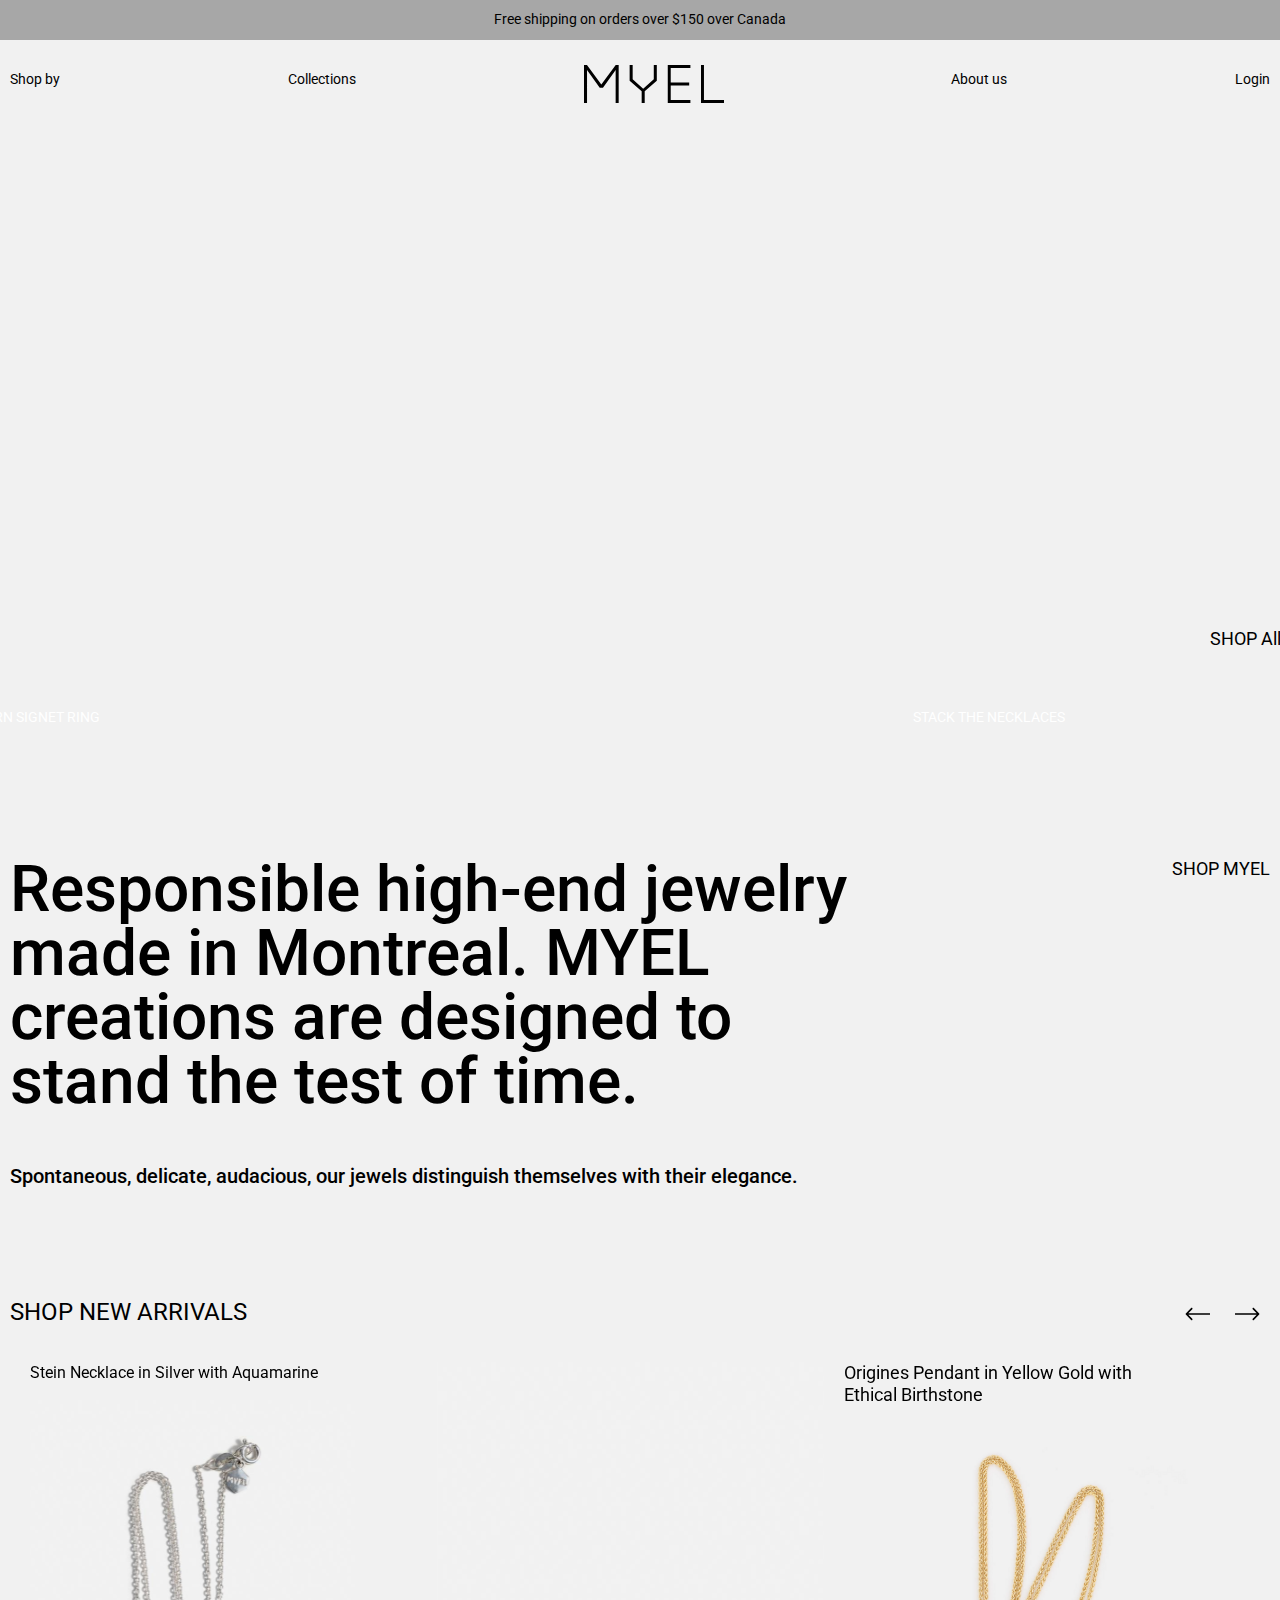
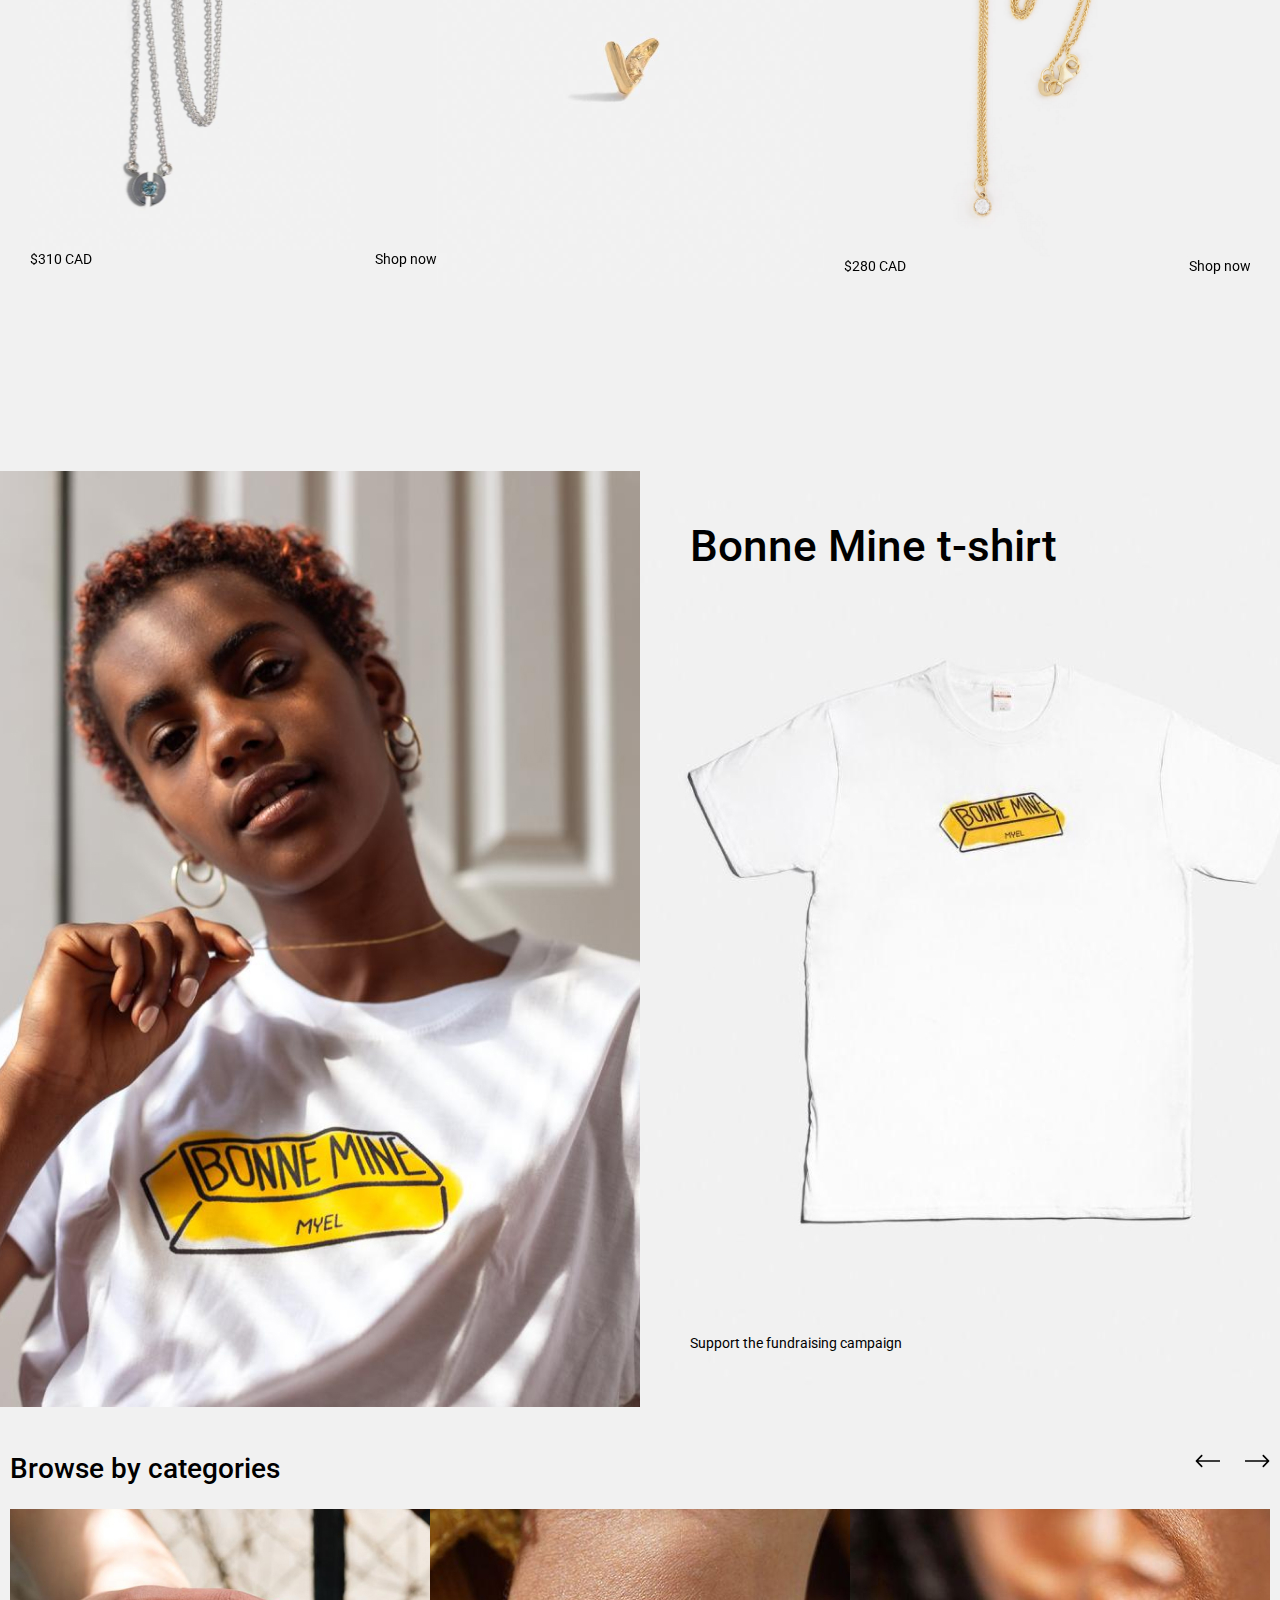
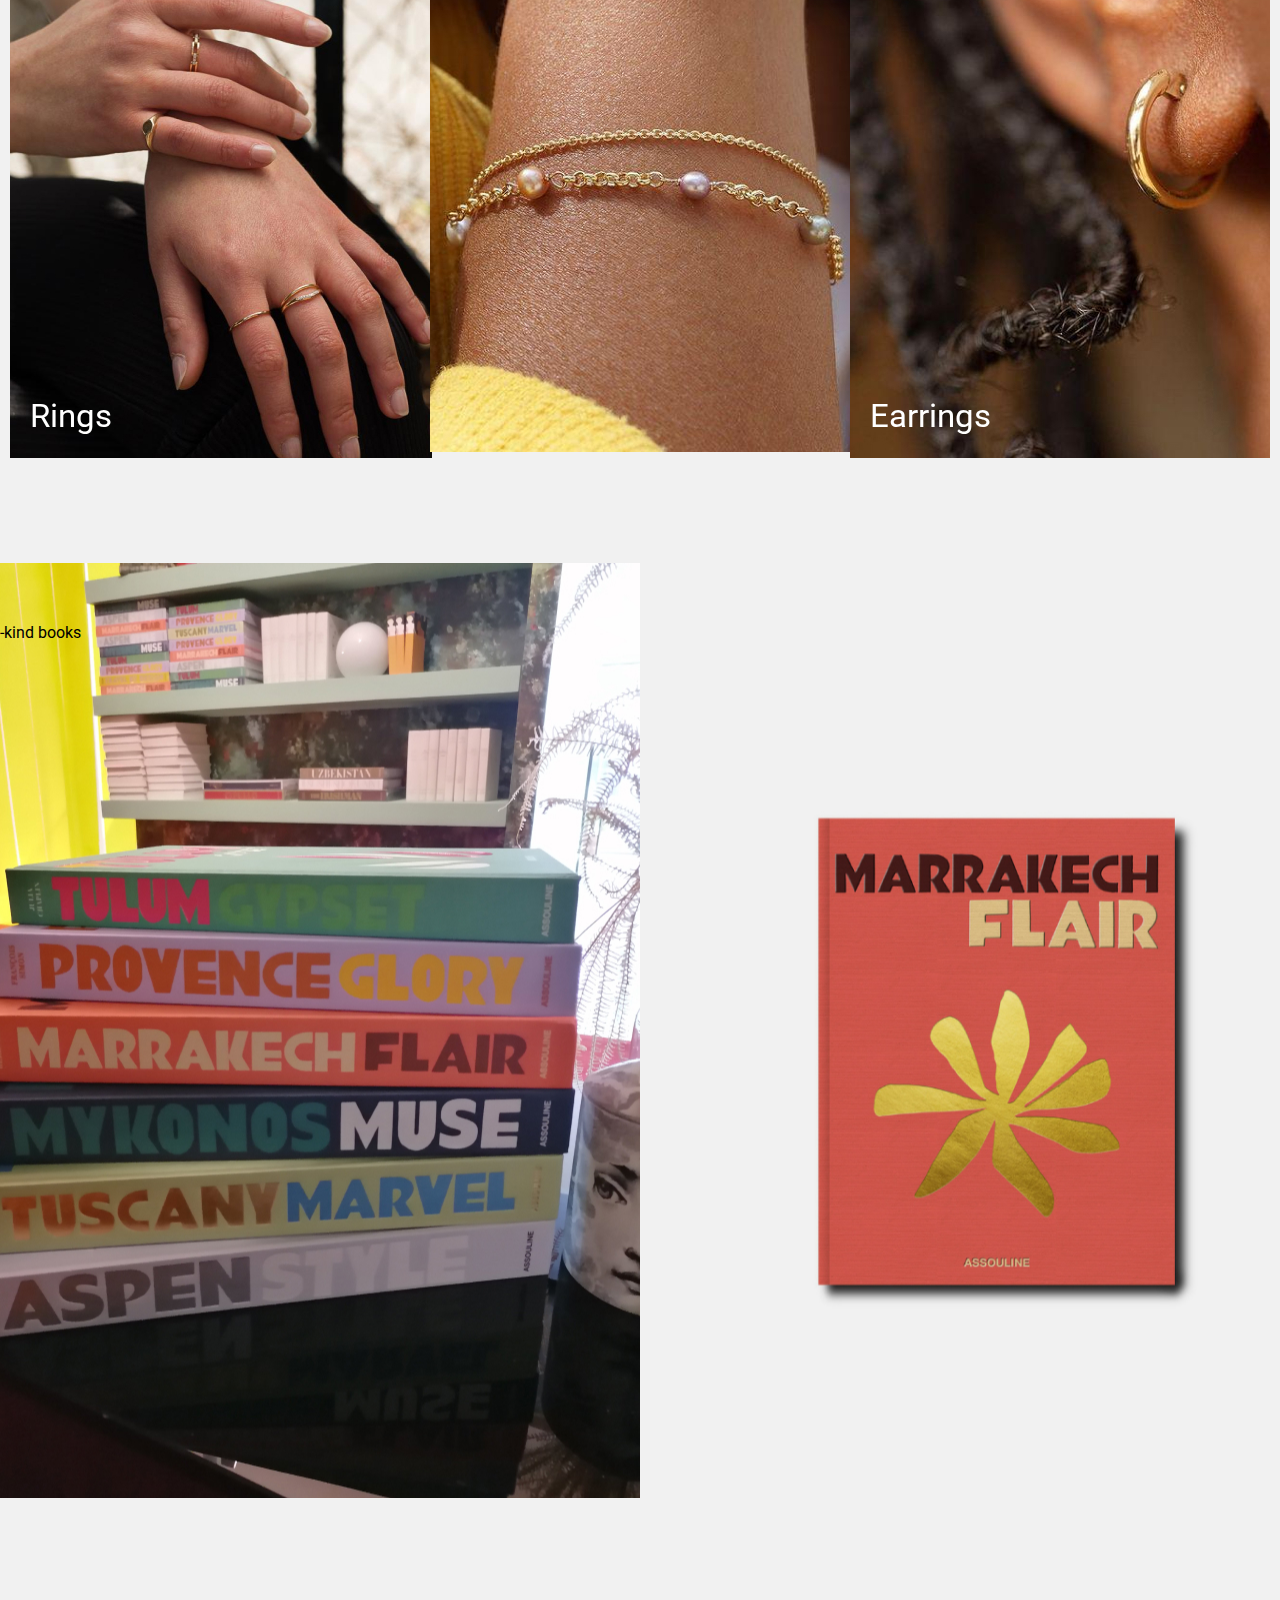
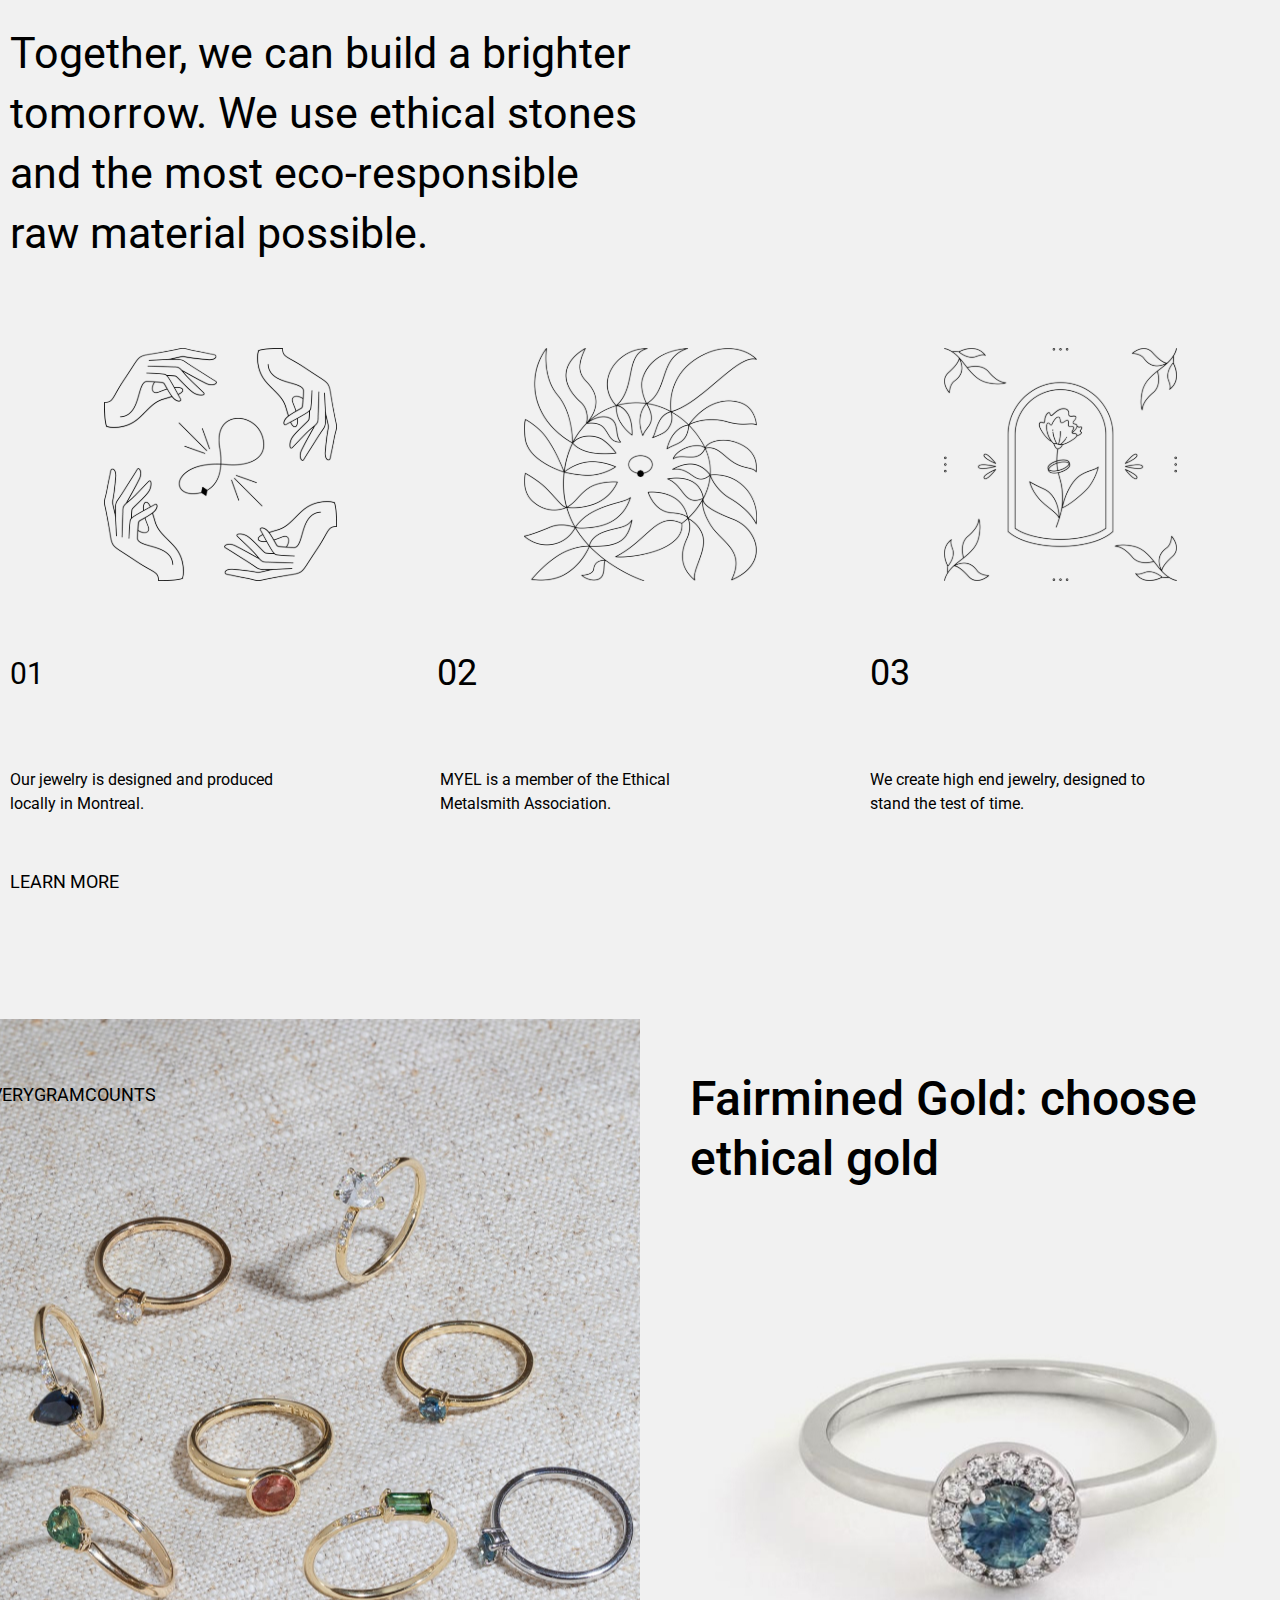
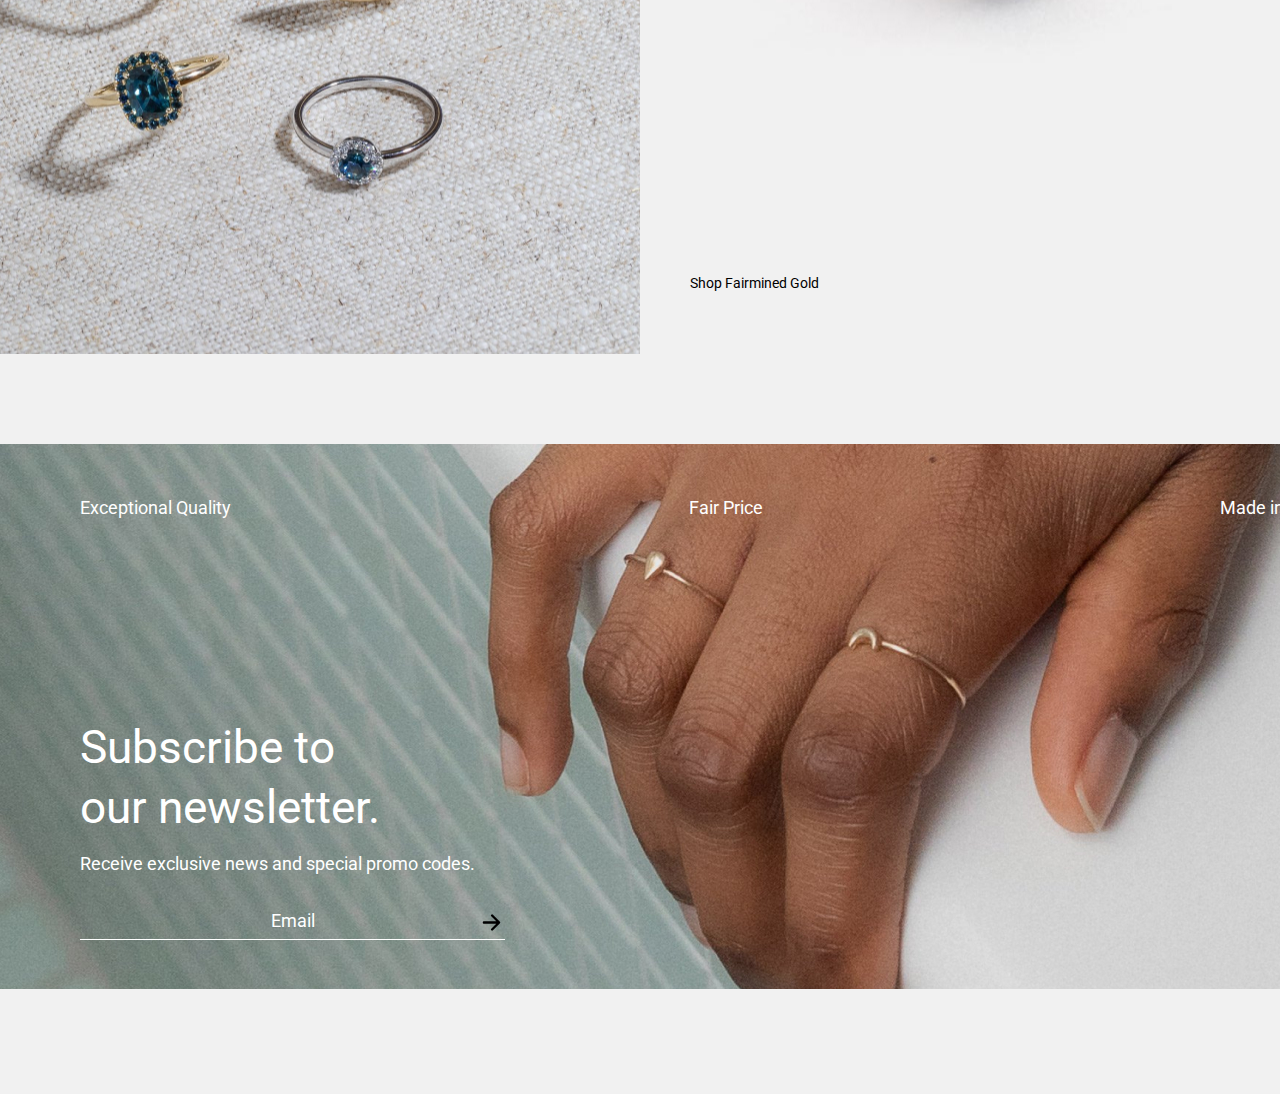
==== commit 0c3261ad: "Сверстал слайдер и две секции" ====
--- a/Myel/src/index.html
+++ b/Myel/src/index.html
@@ -15,6 +15,7 @@
     <title>MYEL</title>
   </head>
   <body>
+    <div class="header_discount"><p class="header_discount_desc">Free shipping on orders over $150 over Canada</p></div>
     <header class="header">
       <nav class="container header_container">
         <a class="header_link" href="#">Shop by</a>
@@ -58,7 +59,7 @@
       <div class="container_slider slider">
         <div class="slider_item">
           <p class="slider_title_silver">Stein Necklace in Silver with Aquamarine</p>
-            <img src="img/slider-1/model_1.svg" alt="">
+            <img class="slider_img" src="img/slider-1/model_1.svg" alt="">
               <div class="slider_desc_wrap"><p class="slider_desc_price">$310 CAD</p>
                 <a class="slider_desc_link" href="">Shop now</a>
           </div></div>
@@ -66,17 +67,17 @@
           <div class="slider_item"><img src="img/slider-1/model_2.svg" alt=""></div>
 
         <div class="slider_item"><p class="slider_title_gold">Origines  Pendant in Yellow Gold with Ethical Birthstone</p>
-          <img src="img/slider-1/model_3.svg" alt="">
+          <img class="slider_img" src="img/slider-1/model_3.svg" alt="">
             <div class="slider_desc_wrap">
               <p class="slider_desc_price">$280 CAD</p>
                 <a class="slider_desc_link" href="">Shop now</a>
         </div></div>
 
-        <div class="slider_item"><img src="img/slider-1/model_4.svg" alt=""></div>
+        <div class="slider_item"><img class="slider_img" src="img/slider-1/model_5.svg" alt=""></div>
 
-        <div class="slider_item"><img src="img/slider-1/model_5.svg" alt=""></div>
+        <div class="slider_item"><img class="slider_img" src="img/slider-1/model_4.svg" alt=""></div>
 
-        <div class="slider_item"><img src="img/slider-1/model_6.svg" alt=""></div>
+        <div class="slider_item"><img class="slider_img" src="img/slider-1/model_6.svg" alt=""></div>
       </div>
     </section>
 
@@ -88,10 +89,33 @@
       <div class="t-shirt_2"><h2 class="t-shirt_title">Bonne Mine t-shirt</h2>
       <p class="t-shirt_desc">Support the fundraising campaign</p></div>
     </section>
+
+<section class="categoties">
+  <div class="container">
+    <h3 class="categories_title">Browse by categories</h3>
+    <div class="slider slider_categories">
+
+      <div><img class="categories_img" src="img/categoties/categories_1.jpg" alt=""><a href="#"><p class="categories_desc">Rings</p></a></div>
+
+      <div><img class="categories_img" src="img/categoties/categories_2.jpg" alt=""></div>
+
+      <div><img class="categories_img" src="img/categoties/categories_3.jpg" alt=""><a href="#"><p class="categories_desc">Earrings</p></a></div>
+
+      <div><img class="categories_img" src="img/categoties/categories_6.jpg" alt=""></div>
+
+      <div><img class="categories_img" src="img/categoties/categories_4.jpg" alt=""></div>
+
+      <div><img class="categories_img" src="img/categoties/categories_5.jpg" alt=""></div>
+
+    </div>
+  </div>
+</section>
+
     <section class="book">
-      <div class="book_img"></div>
-      <div class="book_img"></div>
+      <div class="book_img_1"><p class="book_desc">One-of-a-kind books</p></div>
+      <div class="book_img_2"></div>
     </section>
+
     <section class="container material">
       <p class="material_slogan">
         Together, we can build a brighter tomorrow. We use ethical stones and
@@ -116,11 +140,17 @@
     </div></section>
 
     <section class="choose">
-      <div class="choose-wrap"><img class="choose_img" src="img/choose/ring_choose.jpg" alt=""><img class="choose_img" src="img/choose/ring.jpg" alt=""></div></section>
+      <div class="choose-wrap">
+        <div class="choose_img_1"><p class="choose_hashtag">#EVERYGRAMCOUNTS</p></div>
+
+        <div class="choose_img_2"><h2 class="choose_title">Fairmined Gold: choose ethical gold</h2><a class="choose_price_link" href="#"><p class="choose_price">Shop Fairmined Gold</p></a></div>
+      </section>
+
       <section>
         <div></div>
       </section>
     <section class="subscribe"><div class="container">
+      
       <div class="subscribe_desc-wrap">
     <p class="subscribe_desc">Exceptional Quality</p>
     <p class="subscribe_desc">Fair Price</p>
@@ -129,11 +159,27 @@
     <p class="subscribe_desc_subtitle">Receive exclusive news and special promo codes.</p>
     <div class="subscribe_form">
       <input class="subscribe_input" type="text" placeholder="Email">
-<a href="#"><img class="subscribe_link" src="icons/arrow.svg" alt=""></a>
+<a href="#">
+  <img class="subscribe_link" src="icons/arrow.svg" alt=""></a>
     </div>
   </div>
-    </section>
-    <footer></footer>
+</section>
+
+    <footer class="footer container">
+      <div>
+        <div></div>
+        <div></div>
+      </div>
+
+      <div>
+        <div></div>
+        <div></div>
+        <div></div>
+      </div>
+
+    </footer>
+
+
     <script src="https://code.jquery.com/jquery-3.6.1.min.js
     "></script>
     <script src="js/slick.min.js"></script>
--- a/Myel/src/css/style.min.css
+++ b/Myel/src/css/style.min.css
@@ -1 +1 @@
-*{font-family:"Roboto",sans-serif;color:#000}* a{text-decoration:none}* ul{list-style:none}html{scroll-behavior:smooth}body{background-color:#f1f1f1}.container{max-width:1300px;padding:0 10px;margin:0 auto}.header{padding-top:25px;padding-bottom:25px}.header_link{padding-top:5px;font-size:14px;line-height:18px;color:#000}.header_link:hover{color:#000}.header_container{display:-webkit-box;display:-ms-flexbox;display:flex;-webkit-box-pack:justify;-ms-flex-pack:justify;justify-content:space-between}.modern_inner{display:-webkit-box;display:-ms-flexbox;display:flex;-webkit-box-pack:center;-ms-flex-pack:center;justify-content:center}.modern_wrap_1{background-image:url(../img/modernRing/model_1.jpg);min-width:485px;min-height:630px;background-position:center;background-repeat:no-repeat;background-size:cover}.modern_desc_1{font-size:14px;line-height:18px;color:#fff;padding-top:580px;padding-left:30px}.modern_wrap_2{background-image:url(../img/modernRing/model_2.jpg);min-width:485px;min-height:630px;background-position:center;background-repeat:no-repeat;background-size:cover}.modern_wrap_3{display:-webkit-box;display:-ms-flexbox;display:flex;background-image:url(../img/modernRing/model_3.jpg);min-width:485px;min-height:630px;background-position:center;background-repeat:no-repeat;background-size:cover}.modern_desc_2{padding-top:580px;padding-left:30px;font-size:14px;line-height:18px;color:#fff}.modern_desc_3{height:10px;margin-top:500px;margin-left:145px;font-size:18px;line-height:22px;color:#000}.shop{margin:100px auto;display:-webkit-box;display:-ms-flexbox;display:flex;-webkit-box-pack:justify;-ms-flex-pack:justify;justify-content:space-between}.shop_wrap{max-width:890px}.shop_descr{font-size:64px;line-height:64px}.shop_logo{margin-top:50px;font-size:20px;line-height:25px}.shop_link{font-size:18px;line-height:22px;color:#000}.shop_link:hover{color:#000}.slider{position:relative}.slider_title_gold{max-width:310px;font-size:18px;line-height:22px;color:#000}.slider_title_silver{font-size:16px;line-height:22px;color:#000}.slider_desc_wrap{display:-webkit-box;display:-ms-flexbox;display:flex;-webkit-box-pack:justify;-ms-flex-pack:justify;justify-content:space-between}.slider_desc_price{font-size:14px;line-height:18px;color:#000}.slider_desc_link{font-size:14px;line-height:18px;color:#000}.slider_desc_link:hover{-webkit-transition:.3s;transition:.3s;color:rgba(0,0,0,.5529411765)}.container_slider{max-width:1240px;padding:0 10px;margin:0 auto;margin-bottom:180px}.slick-track{display:-webkit-box;display:-ms-flexbox;display:flex}.slick-list{overflow:hidden}.slick-arrow{border:none;font-size:0;position:absolute;top:-85px;z-index:10}.slick-prev{width:25px;height:25px;background:url(../icons/slider/arrow.svg) 0 0/100% no-repeat;right:50px}.slick-next{width:25px;height:25px;background:url(../icons/slider/arrow_right.svg) 0 0/100% no-repeat;right:0}.arrivals_title{margin-bottom:60px;font-size:24px;line-height:30px;color:#000}.t-shirt{display:-webkit-box;display:-ms-flexbox;display:flex;-webkit-box-pack:center;-ms-flex-pack:center;justify-content:center}.t-shirt_1{background-image:url(../img/t-shirt/t-shirt_1.jpg);min-width:720px;min-height:936px;background-position:center;background-repeat:no-repeat;background-size:cover}.t-shirt_2{background-image:url(../img/t-shirt/t-shirt_2.jpg);min-width:720px;min-height:936px;background-position:center;background-repeat:no-repeat;background-size:cover}.t-shirt_title{padding-top:45px;padding-left:50px;font-size:44px;line-height:60px;color:#000}.t-shirt_desc{padding-top:750px;padding-left:50px;font-size:14px;line-height:18px;color:#000}.book{display:-webkit-box;display:-ms-flexbox;display:flex;-webkit-box-pack:center;-ms-flex-pack:center;justify-content:center}.material{margin-top:125px;margin-bottom:50px}.material_num-one{font-size:30px;line-height:45px;color:#000}.material_num-two{font-size:36px;line-height:45px;color:#000}.material_num-three{font-size:36px;line-height:45px;color:#000}.material_num-wrap{display:-webkit-box;display:-ms-flexbox;display:flex;-webkit-box-pack:justify;-ms-flex-pack:justify;justify-content:space-between}.material_num{margin-right:360px;margin-bottom:72px;margin-top:70px}.material_img-wrap{display:-webkit-box;display:-ms-flexbox;display:flex;-ms-flex-pack:distribute;justify-content:space-around}.material_slogan{font-weight:400;font-size:43px;line-height:60px;max-width:630px;margin-bottom:85px}.material_desc{margin-right:100px;max-width:300px;margin-bottom:55px}.material_desc-wrap{display:-webkit-box;display:-ms-flexbox;display:flex;-webkit-box-pack:justify;-ms-flex-pack:justify;justify-content:space-between}.material_link{font-size:18px;line-height:22px;color:#000}.material_link:hover{color:#000}.choose{margin-top:50px;margin-bottom:90px}.choose-wrap{display:-webkit-box;display:-ms-flexbox;display:flex;-webkit-box-pack:center;-ms-flex-pack:center;justify-content:center}.subscribe{margin-bottom:105px;background-image:url(../img/subscribe.jpg);min-width:1440px;min-height:545px;background-position:center;background-repeat:no-repeat;background-size:cover}.subscribe_desc{font-size:18px;line-height:27px;color:#fff}.subscribe_desc-wrap{display:-webkit-box;display:-ms-flexbox;display:flex;-webkit-box-pack:justify;-ms-flex-pack:justify;justify-content:space-between;padding-top:50px;padding-bottom:180px}.subscribe_desc_title{max-width:330px;font-weight:400;font-size:46px;line-height:60px;color:#fff}.subscribe_desc_subtitle{font-size:18px;line-height:22px;color:#fff}.subscribe_form{position:relative}.subscribe_link{margin-left:-30px;width:25px;height:25px}.subscribe_link:hover{-webkit-transition:.4s;transition:.4s;opacity:.5}.subscribe_input{margin-top:15px;text-align:center;font-size:18px;width:425px;padding-bottom:5px;border:none;border-bottom:1px solid #fff;background-color:rgba(0,0,0,0);outline:none;-webkit-transition:.3s;transition:.3s;color:#fff}.subscribe_input::-webkit-input-placeholder{color:#fff}.subscribe_input::-moz-placeholder{color:#fff}.subscribe_input:-ms-input-placeholder{color:#fff}.subscribe_input::-ms-input-placeholder{color:#fff}.subscribe_input::placeholder{color:#fff}.subscribe_input:hover::-webkit-input-placeholder{-webkit-transition:.3s;transition:.3s;color:rgba(255,255,255,.4705882353)}.subscribe_input:hover::-moz-placeholder{-moz-transition:.3s;transition:.3s;color:rgba(255,255,255,.4705882353)}.subscribe_input:hover:-ms-input-placeholder{-ms-transition:.3s;transition:.3s;color:rgba(255,255,255,.4705882353)}.subscribe_input:hover::-ms-input-placeholder{-ms-transition:.3s;transition:.3s;color:rgba(255,255,255,.4705882353)}.subscribe_input:hover::placeholder{-webkit-transition:.3s;transition:.3s;color:rgba(255,255,255,.4705882353)}.subscribe_input:focus::-webkit-input-placeholder{-webkit-transition:.3s;transition:.3s;color:rgba(255,255,255,0)}.subscribe_input:focus::-moz-placeholder{-moz-transition:.3s;transition:.3s;color:rgba(255,255,255,0)}.subscribe_input:focus:-ms-input-placeholder{-ms-transition:.3s;transition:.3s;color:rgba(255,255,255,0)}.subscribe_input:focus::-ms-input-placeholder{-ms-transition:.3s;transition:.3s;color:rgba(255,255,255,0)}.subscribe_input:focus::placeholder{-webkit-transition:.3s;transition:.3s;color:rgba(255,255,255,0)}/*# sourceMappingURL=style.min.css.map */+*{font-family:"Roboto",sans-serif;color:#000}* a{text-decoration:none}* ul{list-style:none}html{scroll-behavior:smooth}body{background-color:#f1f1f1}.container{max-width:1300px;padding:0 10px;margin:0 auto}.header{padding-top:25px;padding-bottom:25px}.header_discount{display:-webkit-box;display:-ms-flexbox;display:flex;-webkit-box-pack:center;-ms-flex-pack:center;justify-content:center;background-color:rgba(0,0,0,.3058823529);width:100%;height:40px}.header_discount_desc{margin:5px;padding:5px;font-size:14px;line-height:18px;color:#000}.header_link{padding-top:5px;font-size:14px;line-height:18px;color:#000}.header_link:hover{-webkit-transition:.3s;transition:.3s;color:rgba(0,0,0,.3058823529)}.header_logo:hover{-webkit-transition:.5s;transition:.5s;-webkit-transform:scale3d(1.2, 1.2, 3);transform:scale3d(1.2, 1.2, 3)}.header_container{display:-webkit-box;display:-ms-flexbox;display:flex;-webkit-box-pack:justify;-ms-flex-pack:justify;justify-content:space-between}.modern_inner{display:-webkit-box;display:-ms-flexbox;display:flex;-webkit-box-pack:center;-ms-flex-pack:center;justify-content:center}.modern_wrap_1{background-image:url(../img/modernRing/model_1.jpg);min-width:485px;min-height:630px;background-position:center;background-repeat:no-repeat;background-size:cover}.modern_desc_1{font-size:14px;line-height:18px;color:#fff;padding-top:580px;padding-left:30px}.modern_wrap_2{background-image:url(../img/modernRing/model_2.jpg);min-width:485px;min-height:630px;background-position:center;background-repeat:no-repeat;background-size:cover}.modern_wrap_3{display:-webkit-box;display:-ms-flexbox;display:flex;background-image:url(../img/modernRing/model_3.jpg);min-width:485px;min-height:630px;background-position:center;background-repeat:no-repeat;background-size:cover}.modern_desc_2{padding-top:580px;padding-left:30px;font-size:14px;line-height:18px;color:#fff}.modern_desc_3{height:10px;margin-top:500px;margin-left:145px;font-size:18px;line-height:22px;color:#000}.shop{margin:100px auto;display:-webkit-box;display:-ms-flexbox;display:flex;-webkit-box-pack:justify;-ms-flex-pack:justify;justify-content:space-between}.shop_wrap{max-width:890px}.shop_descr{font-size:64px;line-height:64px}.shop_logo{margin-top:50px;font-size:20px;line-height:25px}.shop_link{font-size:18px;line-height:22px;color:#000}.shop_link:hover{color:#000}.arrivals_title{margin-bottom:35px;font-size:24px;line-height:30px;color:#000}.slider{position:relative}.slider_img{min-height:450px}.slider_title_gold{margin-bottom:0;max-width:310px;font-size:18px;line-height:22px;color:#000}.slider_title_silver{font-size:16px;line-height:22px;color:#000}.slider_desc_wrap{display:-webkit-box;display:-ms-flexbox;display:flex;-webkit-box-pack:justify;-ms-flex-pack:justify;justify-content:space-between}.slider_desc_price{font-size:14px;line-height:18px;color:#000}.slider_desc_link{font-size:14px;line-height:18px;color:#000}.slider_desc_link:hover{-webkit-transition:.3s;transition:.3s;color:rgba(0,0,0,.5529411765)}.container_slider{max-width:1240px;padding:0 10px;margin:0 auto;margin-bottom:180px}.slick-track{display:-webkit-box;display:-ms-flexbox;display:flex}.slick-list{overflow:hidden}.slick-arrow{border:none;font-size:0;position:absolute;top:-55px;z-index:10}.slick-prev{width:25px;height:25px;background:url(../icons/slider/arrow.svg) 0 0/100% no-repeat;right:50px}.slick-prev:hover{-webkit-transition:.3s;transition:.3s;opacity:.5}.slick-next{width:25px;height:25px;background:url(../icons/slider/arrow_right.svg) 0 0/100% no-repeat;right:0}.slick-next:hover{-webkit-transition:.3s;transition:.3s;opacity:.5}.t-shirt{display:-webkit-box;display:-ms-flexbox;display:flex;-webkit-box-pack:center;-ms-flex-pack:center;justify-content:center}.t-shirt_1{background-image:url(../img/t-shirt/t-shirt_1.jpg);min-width:720px;min-height:936px;background-position:center;background-repeat:no-repeat;background-size:cover}.t-shirt_2{background-image:url(../img/t-shirt/t-shirt_2.jpg);min-width:720px;min-height:936px;background-position:center;background-repeat:no-repeat;background-size:cover}.t-shirt_title{padding-top:45px;padding-left:50px;font-size:44px;line-height:60px;color:#000}.t-shirt_desc{padding-top:750px;padding-left:50px;font-size:14px;line-height:18px;color:#000}.categories_img{position:relative}.categories_title{margin-top:45px;padding-bottom:15px}.categories_desc{z-index:5;position:absolute;bottom:5px;font-size:33px;line-height:42px;padding-left:20px;color:#fff}.slick-arrow-categories{top:-40px}.book{margin-top:105px;display:-webkit-box;display:-ms-flexbox;display:flex;-webkit-box-pack:center;-ms-flex-pack:center;justify-content:center}.book_img_1{background-image:url(../img/book/book_1.jpg);min-width:720px;min-height:935px;background-position:center;background-repeat:no-repeat;background-size:cover}.book_img_2{background-image:url(../img/book/book_2.jpg);min-width:720px;min-height:935px;background-position:center;background-repeat:no-repeat;background-size:cover}.book_desc{padding-left:20px;padding-top:58px}.material{margin-top:125px;margin-bottom:50px}.material_num-one{font-size:30px;line-height:45px;color:#000}.material_num-two{font-size:36px;line-height:45px;color:#000}.material_num-three{font-size:36px;line-height:45px;color:#000}.material_num-wrap{display:-webkit-box;display:-ms-flexbox;display:flex;-webkit-box-pack:justify;-ms-flex-pack:justify;justify-content:space-between}.material_num{margin-right:360px;margin-bottom:72px;margin-top:70px}.material_img-wrap{display:-webkit-box;display:-ms-flexbox;display:flex;-ms-flex-pack:distribute;justify-content:space-around}.material_slogan{font-weight:400;font-size:43px;line-height:60px;max-width:630px;margin-bottom:85px}.material_desc{margin-right:100px;max-width:300px;margin-bottom:55px}.material_desc-wrap{display:-webkit-box;display:-ms-flexbox;display:flex;-webkit-box-pack:justify;-ms-flex-pack:justify;justify-content:space-between}.material_link{font-size:18px;line-height:22px;color:#000}.material_link:hover{color:#000}.choose{margin-top:50px;margin-bottom:90px}.choose-wrap{display:-webkit-box;display:-ms-flexbox;display:flex;-webkit-box-pack:center;-ms-flex-pack:center;justify-content:center}.choose_img_1{background-image:url(../img/choose/ring_choose.jpg);min-width:720px;min-height:935px;background-position:center;background-repeat:no-repeat;background-size:cover}.choose_img_2{background-image:url(../img/choose/ring.jpg);min-width:720px;min-height:935px;background-position:center;background-repeat:no-repeat;background-size:cover}.choose_hashtag{padding-top:65px;padding-left:50px;font-size:18px;line-height:22px;color:#000}.choose_title{font-size:48px;line-height:60px;color:#000;padding-top:50px;padding-left:50px;max-width:580px}.choose_price{font-size:14px;line-height:18px;color:#000;margin-top:685px;margin-left:50px}.subscribe{margin-bottom:105px;background-image:url(../img/subscribe.jpg);min-width:1440px;min-height:545px;background-position:center;background-repeat:no-repeat;background-size:cover}.subscribe_desc{font-size:18px;line-height:27px;color:#fff}.subscribe_desc-wrap{display:-webkit-box;display:-ms-flexbox;display:flex;-webkit-box-pack:justify;-ms-flex-pack:justify;justify-content:space-between;padding-top:50px;padding-bottom:180px}.subscribe_desc_title{max-width:330px;font-weight:400;font-size:46px;line-height:60px;color:#fff}.subscribe_desc_subtitle{font-size:18px;line-height:22px;color:#fff}.subscribe_form{position:relative}.subscribe_link{margin-left:-30px;width:25px;height:25px}.subscribe_link:hover{-webkit-transition:.4s;transition:.4s;opacity:.5}.subscribe_input{margin-top:15px;text-align:center;font-size:18px;width:425px;padding-bottom:5px;border:none;border-bottom:1px solid #fff;background-color:rgba(0,0,0,0);outline:none;-webkit-transition:.3s;transition:.3s;color:#fff}.subscribe_input::-webkit-input-placeholder{color:#fff}.subscribe_input::-moz-placeholder{color:#fff}.subscribe_input:-ms-input-placeholder{color:#fff}.subscribe_input::-ms-input-placeholder{color:#fff}.subscribe_input::placeholder{color:#fff}.subscribe_input:hover::-webkit-input-placeholder{-webkit-transition:.3s;transition:.3s;color:rgba(255,255,255,.4705882353)}.subscribe_input:hover::-moz-placeholder{-moz-transition:.3s;transition:.3s;color:rgba(255,255,255,.4705882353)}.subscribe_input:hover:-ms-input-placeholder{-ms-transition:.3s;transition:.3s;color:rgba(255,255,255,.4705882353)}.subscribe_input:hover::-ms-input-placeholder{-ms-transition:.3s;transition:.3s;color:rgba(255,255,255,.4705882353)}.subscribe_input:hover::placeholder{-webkit-transition:.3s;transition:.3s;color:rgba(255,255,255,.4705882353)}.subscribe_input:focus::-webkit-input-placeholder{-webkit-transition:.3s;transition:.3s;color:rgba(255,255,255,0)}.subscribe_input:focus::-moz-placeholder{-moz-transition:.3s;transition:.3s;color:rgba(255,255,255,0)}.subscribe_input:focus:-ms-input-placeholder{-ms-transition:.3s;transition:.3s;color:rgba(255,255,255,0)}.subscribe_input:focus::-ms-input-placeholder{-ms-transition:.3s;transition:.3s;color:rgba(255,255,255,0)}.subscribe_input:focus::placeholder{-webkit-transition:.3s;transition:.3s;color:rgba(255,255,255,0)}/*# sourceMappingURL=style.min.css.map */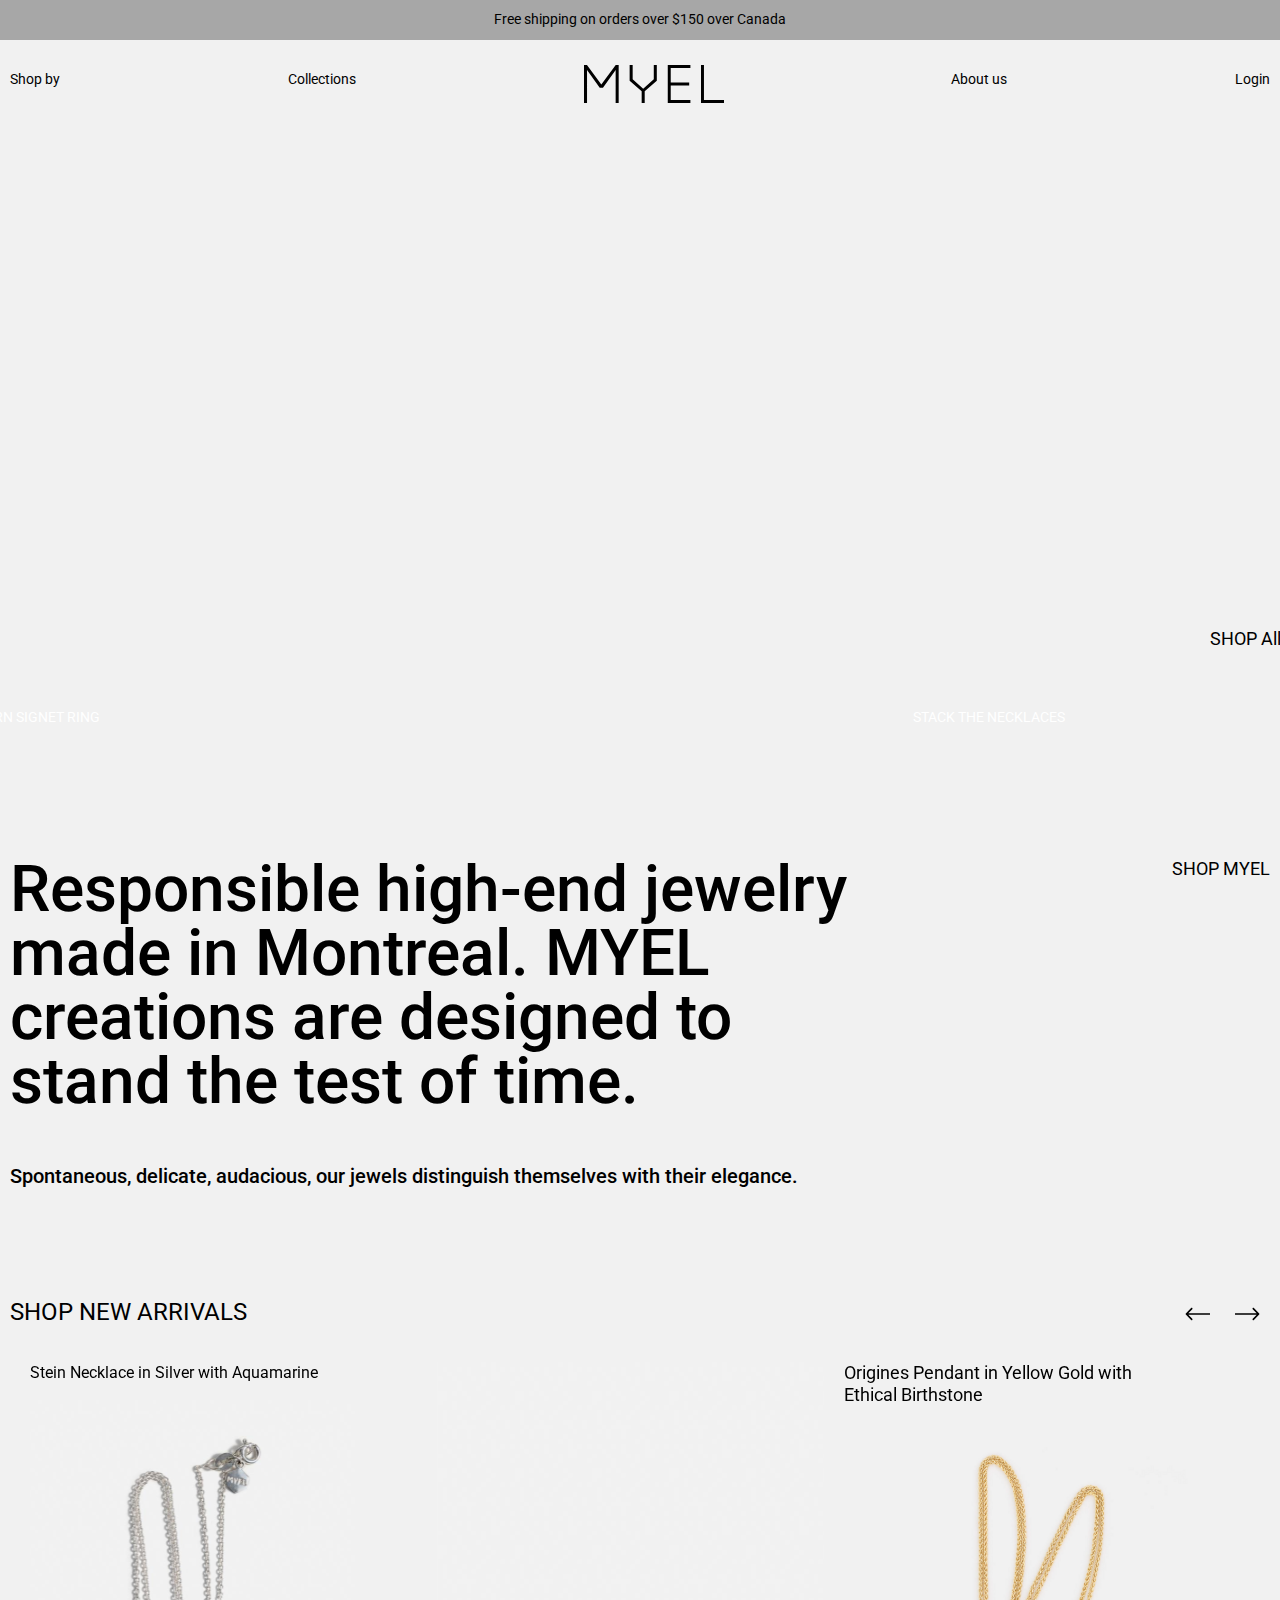
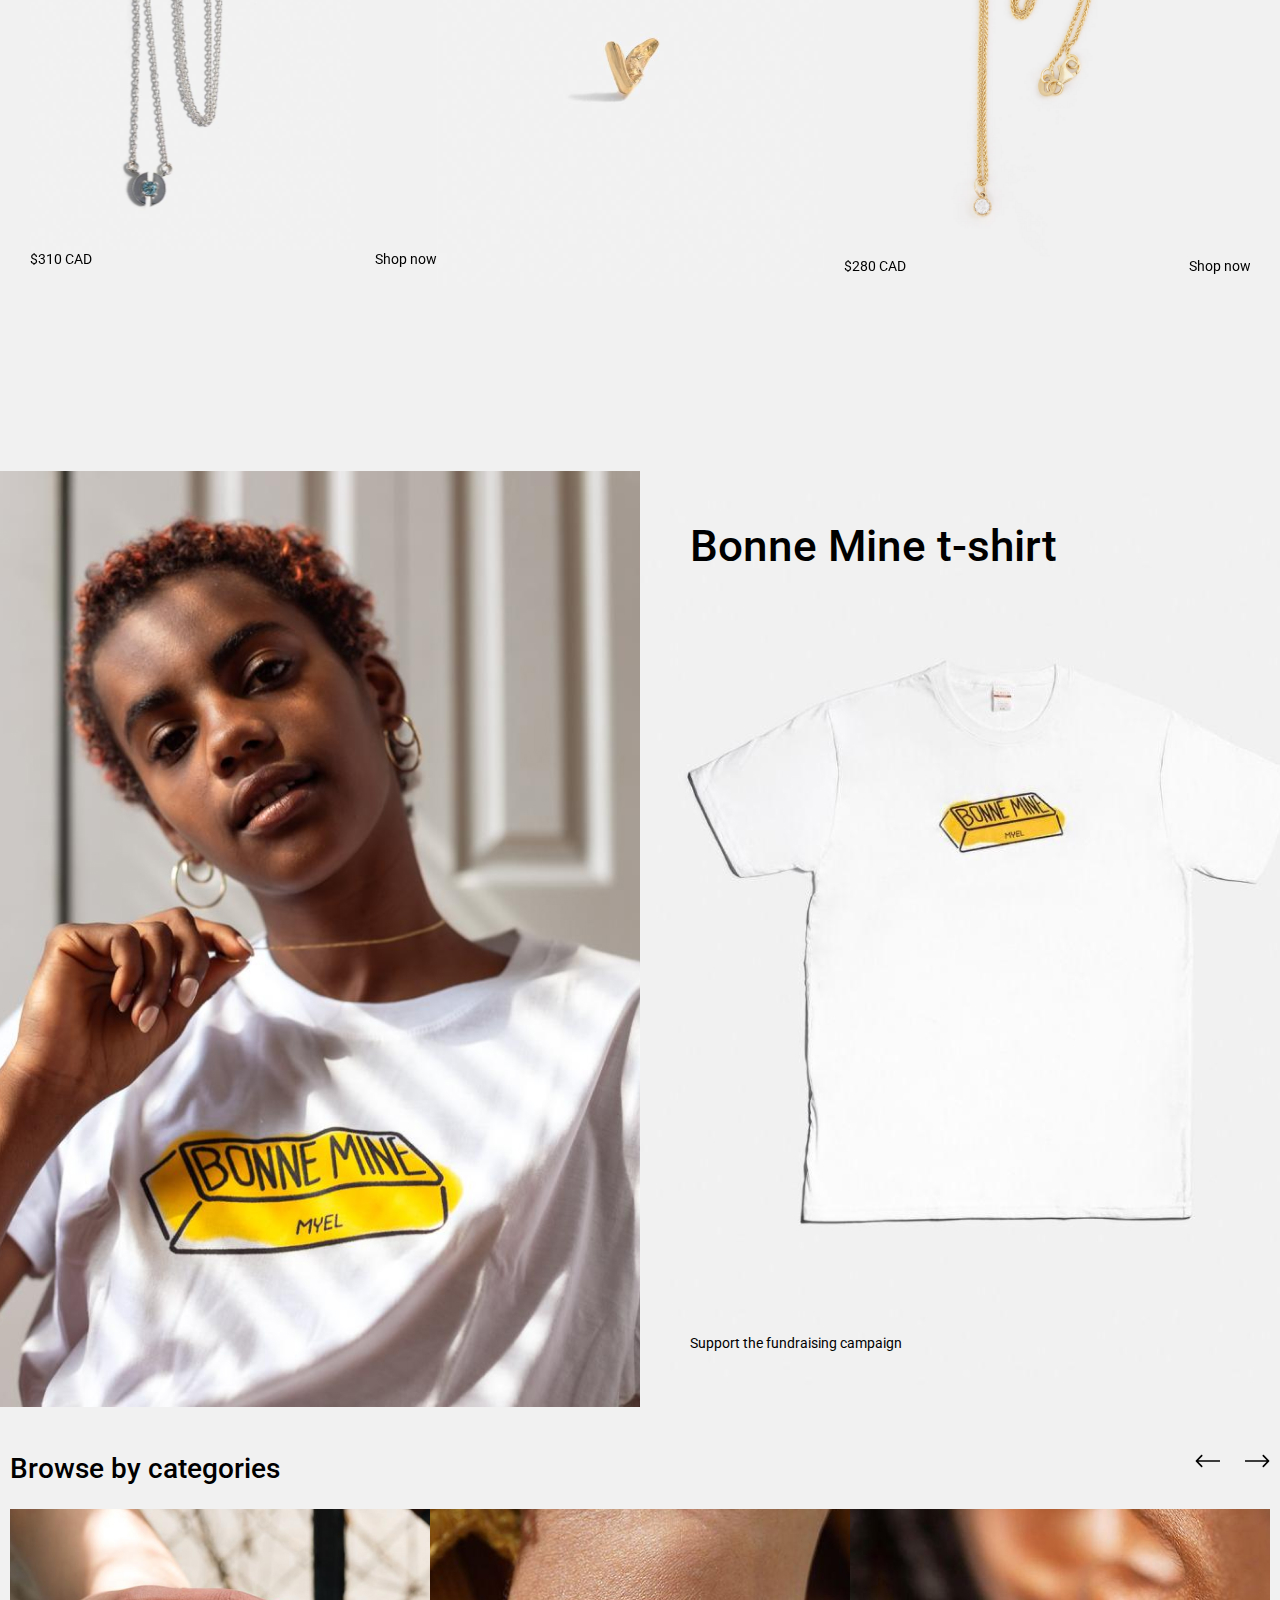
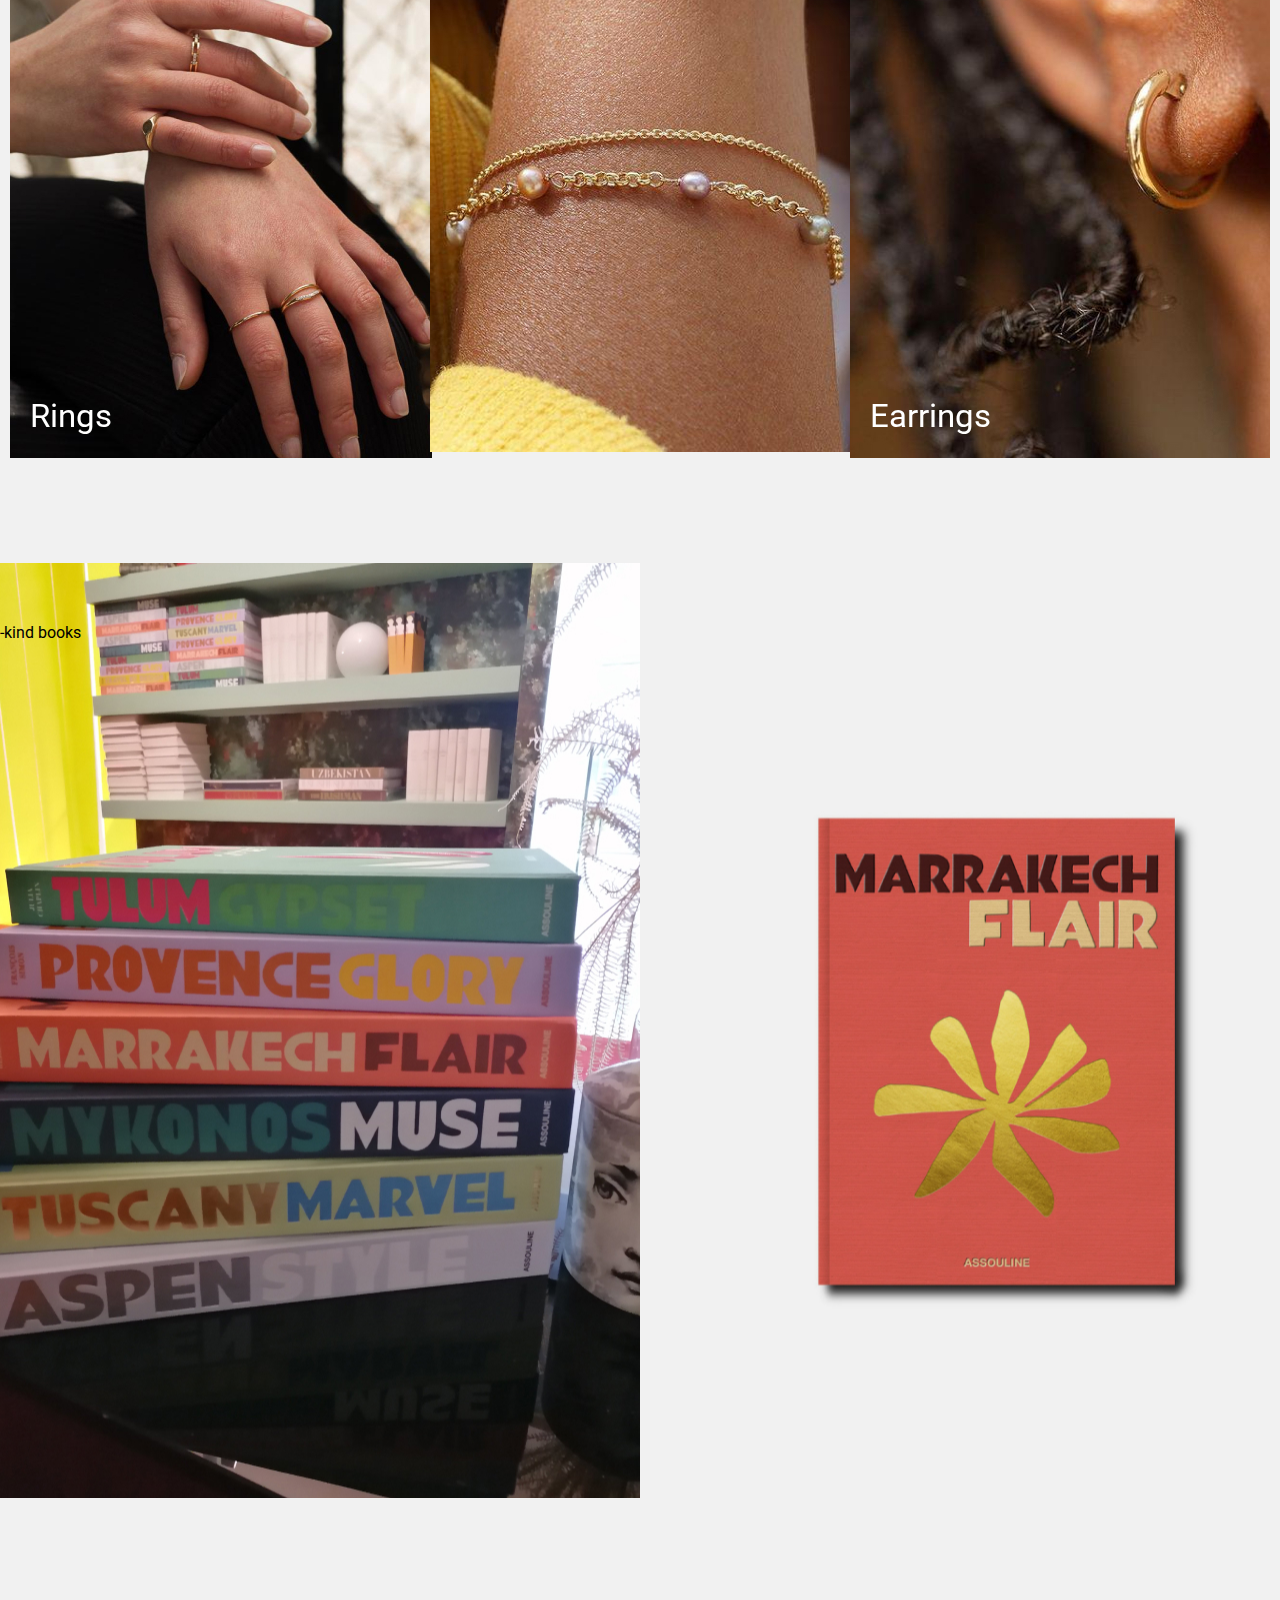
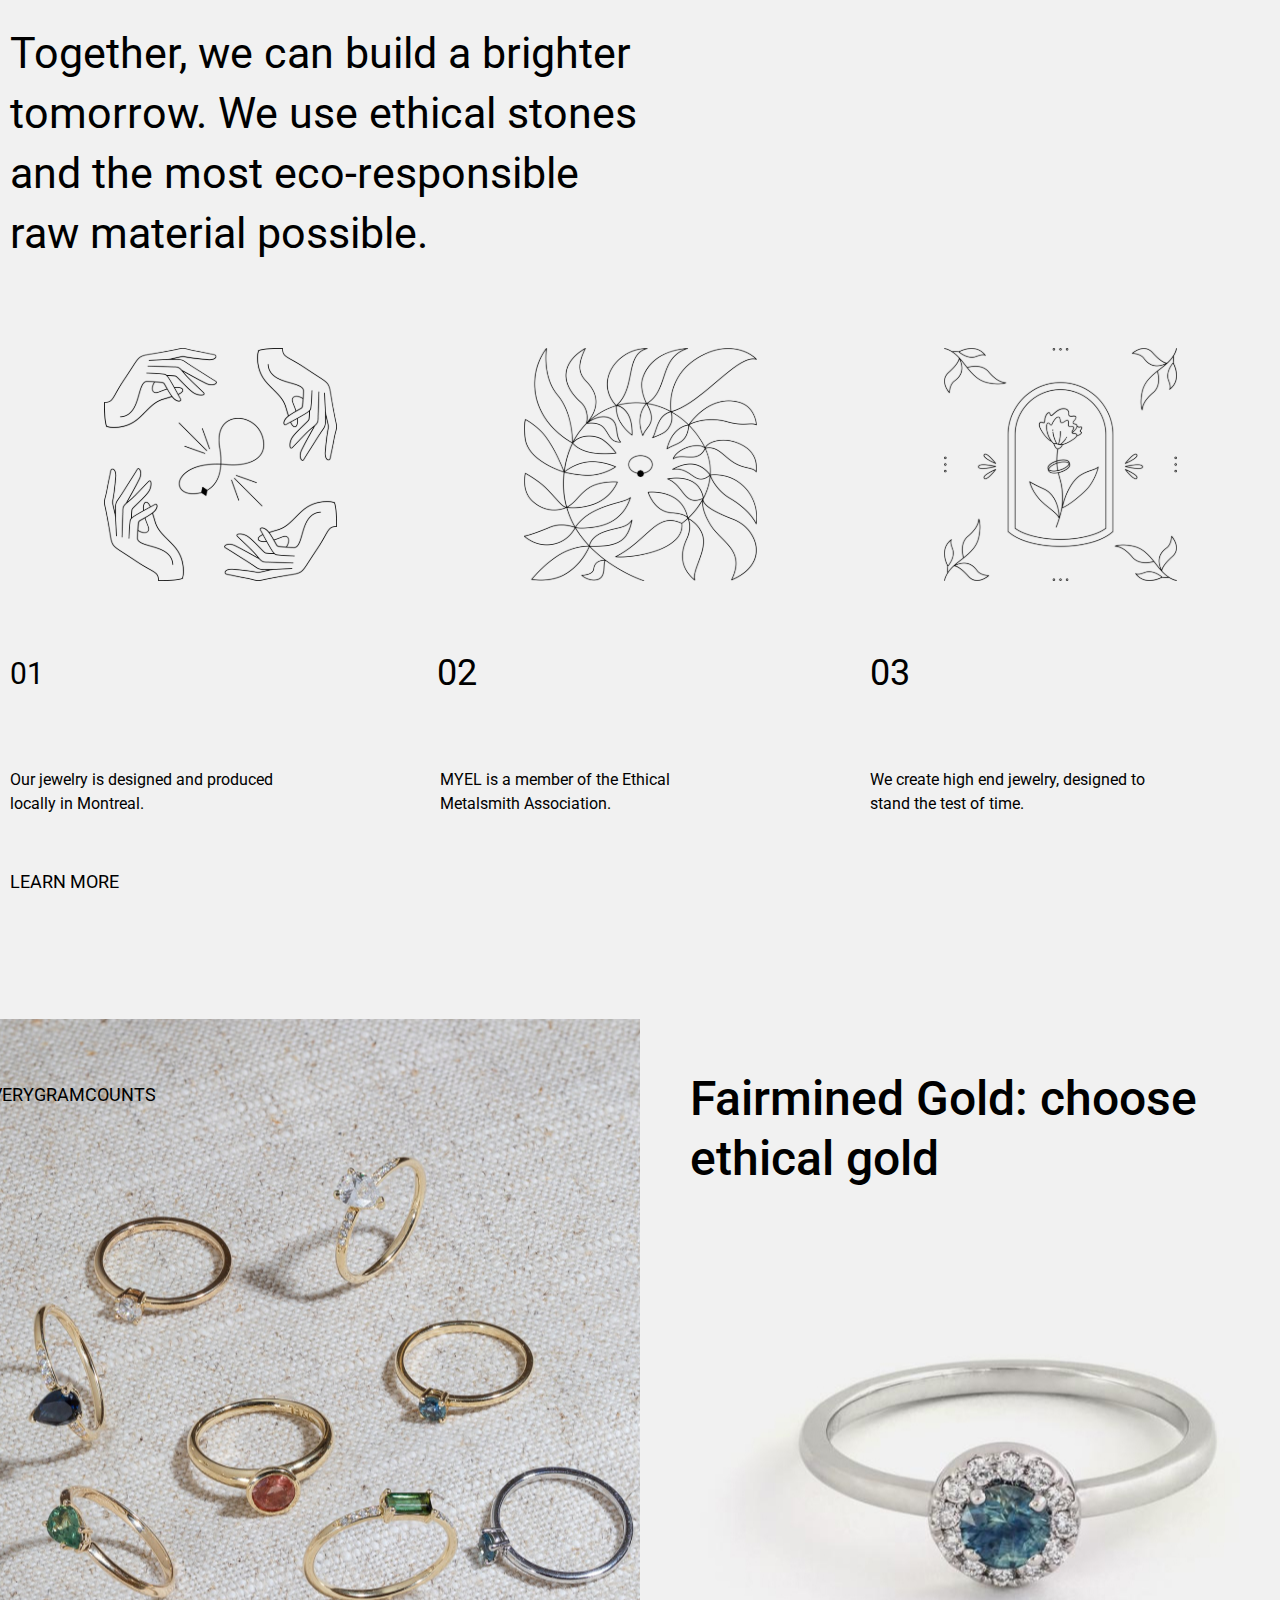
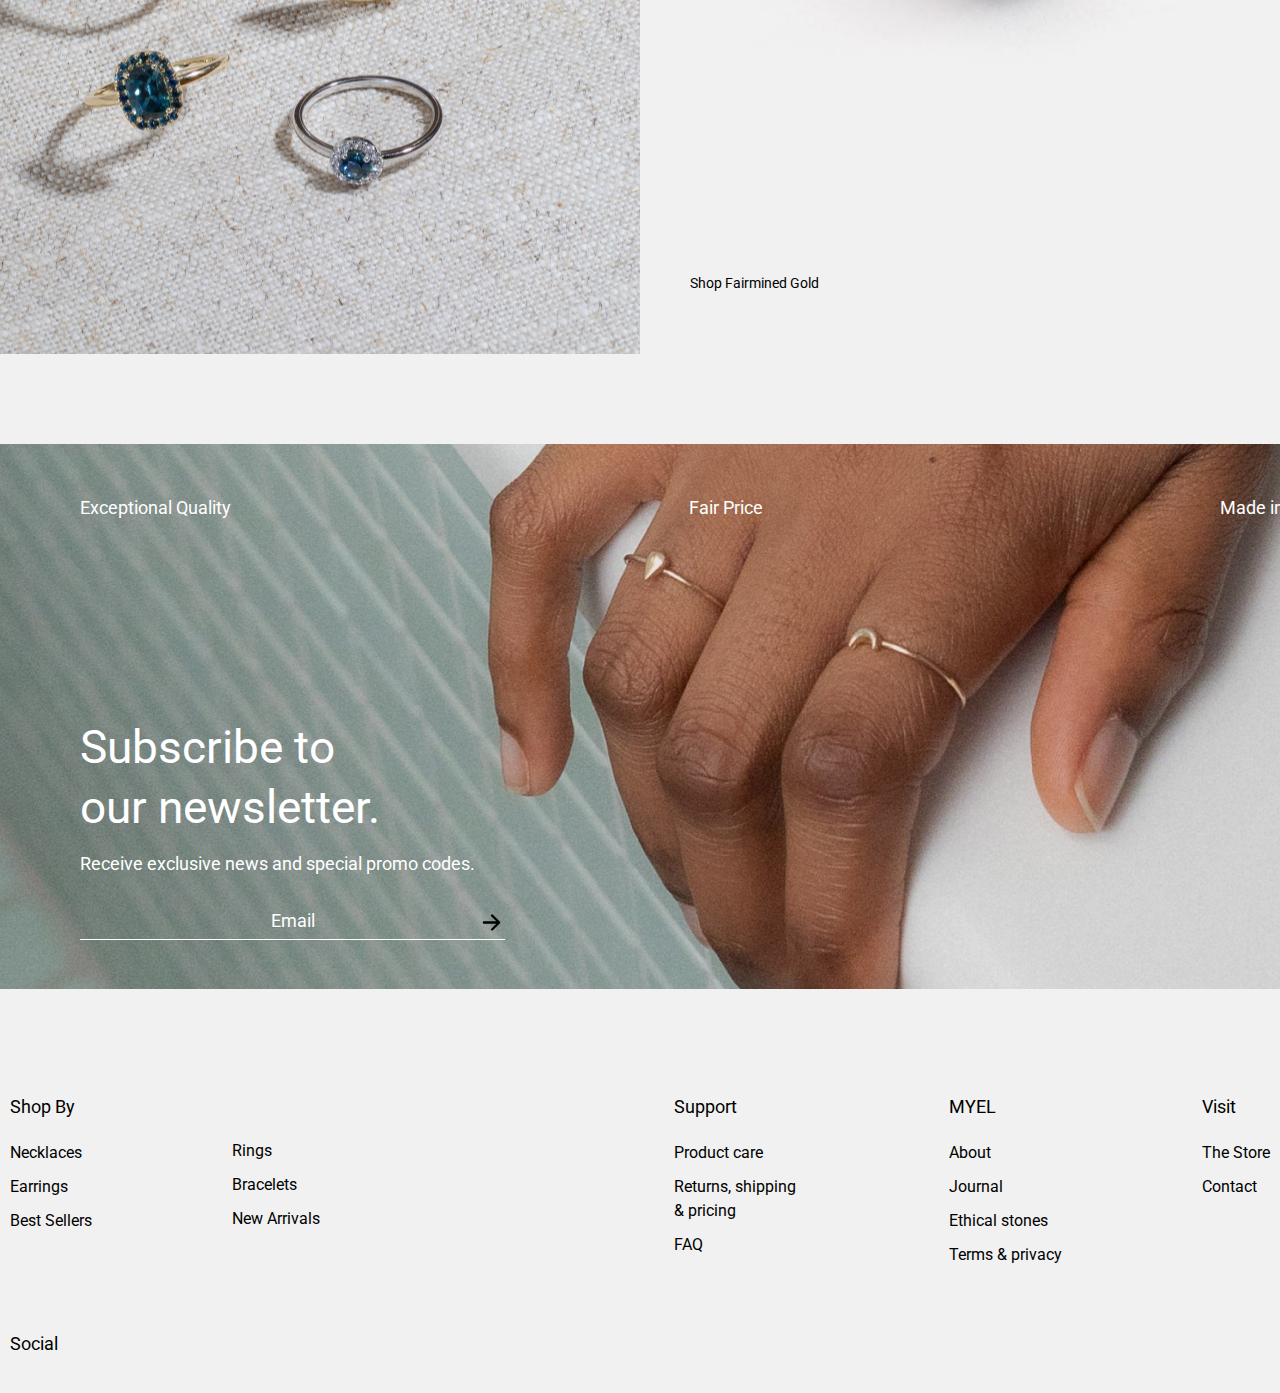
==== commit 80672b3a: "Подготовил основу для footer" ====
--- a/Myel/src/index.html
+++ b/Myel/src/index.html
@@ -166,17 +166,51 @@
 </section>
 
     <footer class="footer container">
-      <div>
-        <div></div>
-        <div></div>
-      </div>
-
-      <div>
-        <div></div>
-        <div></div>
-        <div></div>
-      </div>
-
+      <div class="footer_box">
+      <div class="footer_wrap">
+
+        <ul class="footer_inner">
+          <li class="footer_item  footer_item_title"><a class="footer_link footer_link_title" href="#">Shop By</a></li>
+          <li class="footer_item"><a class="footer_link" href="#">Necklaces</a></li>
+          <li class="footer_item"><a class="footer_link" href="#">Earrings</a></li>
+          <li class="footer_item"><a class="footer_link" href="#">Best Sellers</a></li>
+          <li class="footer_item footer_item_title-social"><a class="footer_link footer_link_title" href="#">Social</a></li>
+          <img src="" alt="">
+          <img src="" alt="">
+        </ul>
+
+        <ul class="footer_inner">
+          <li class="footer_item  footer_item_title"><a class="footer_link footer_link_title_none" href="#">none</a></li>
+          <li class="footer_item"><a class="footer_link" href="#">Rings</a></li>
+          <li class="footer_item"><a class="footer_link" href="#">Bracelets</a></li>
+          <li class="footer_item"><a class="footer_link" href="#">New Arrivals</a></li>
+        </ul>
+      </div>
+
+      <div class="footer_wrap">
+
+        <ul class="footer_inner">
+         <li class="footer_item footer_item_title"><a class="footer_link footer_link_title" href="#">Support</a></li>
+         <li class="footer_item"><a class="footer_link" href="#">Product care</a></li>
+         <li class="footer_item"><a class="footer_link" href="#">Returns, shipping & pricing</a></li>
+         <li class="footer_item"><a class="footer_link" href="#">FAQ</a></li>
+        </ul>
+
+        <ul class="footer_inner">
+          <li class="footer_item footer_item_title"><a class="footer_link footer_link_title" href="#">MYEL</a></li>
+          <li class="footer_item"><a class="footer_link" href="#">About</a></li>
+          <li class="footer_item"><a class="footer_link" href="#">Journal</a></li>
+          <li class="footer_item"><a class="footer_link" href="#">Ethical stones</a></li>
+          <li class="footer_item"><a class="footer_link" href="#">Terms & privacy</a></li>
+         </ul>
+         
+         <ul class="footer_inner">
+          <li class="footer_item footer_item_title"><a class="footer_link footer_link_title" href="#">Visit</a></li>
+          <li class="footer_item"><a class="footer_link" href="#">The Store</a></li>
+          <li class="footer_item"><a class="footer_link" href="#">Contact</a></li>
+         </ul>
+      </div>
+    </div>
     </footer>
 
 
--- a/Myel/src/css/style.min.css
+++ b/Myel/src/css/style.min.css
@@ -1 +1 @@
-*{font-family:"Roboto",sans-serif;color:#000}* a{text-decoration:none}* ul{list-style:none}html{scroll-behavior:smooth}body{background-color:#f1f1f1}.container{max-width:1300px;padding:0 10px;margin:0 auto}.header{padding-top:25px;padding-bottom:25px}.header_discount{display:-webkit-box;display:-ms-flexbox;display:flex;-webkit-box-pack:center;-ms-flex-pack:center;justify-content:center;background-color:rgba(0,0,0,.3058823529);width:100%;height:40px}.header_discount_desc{margin:5px;padding:5px;font-size:14px;line-height:18px;color:#000}.header_link{padding-top:5px;font-size:14px;line-height:18px;color:#000}.header_link:hover{-webkit-transition:.3s;transition:.3s;color:rgba(0,0,0,.3058823529)}.header_logo:hover{-webkit-transition:.5s;transition:.5s;-webkit-transform:scale3d(1.2, 1.2, 3);transform:scale3d(1.2, 1.2, 3)}.header_container{display:-webkit-box;display:-ms-flexbox;display:flex;-webkit-box-pack:justify;-ms-flex-pack:justify;justify-content:space-between}.modern_inner{display:-webkit-box;display:-ms-flexbox;display:flex;-webkit-box-pack:center;-ms-flex-pack:center;justify-content:center}.modern_wrap_1{background-image:url(../img/modernRing/model_1.jpg);min-width:485px;min-height:630px;background-position:center;background-repeat:no-repeat;background-size:cover}.modern_desc_1{font-size:14px;line-height:18px;color:#fff;padding-top:580px;padding-left:30px}.modern_wrap_2{background-image:url(../img/modernRing/model_2.jpg);min-width:485px;min-height:630px;background-position:center;background-repeat:no-repeat;background-size:cover}.modern_wrap_3{display:-webkit-box;display:-ms-flexbox;display:flex;background-image:url(../img/modernRing/model_3.jpg);min-width:485px;min-height:630px;background-position:center;background-repeat:no-repeat;background-size:cover}.modern_desc_2{padding-top:580px;padding-left:30px;font-size:14px;line-height:18px;color:#fff}.modern_desc_3{height:10px;margin-top:500px;margin-left:145px;font-size:18px;line-height:22px;color:#000}.shop{margin:100px auto;display:-webkit-box;display:-ms-flexbox;display:flex;-webkit-box-pack:justify;-ms-flex-pack:justify;justify-content:space-between}.shop_wrap{max-width:890px}.shop_descr{font-size:64px;line-height:64px}.shop_logo{margin-top:50px;font-size:20px;line-height:25px}.shop_link{font-size:18px;line-height:22px;color:#000}.shop_link:hover{color:#000}.arrivals_title{margin-bottom:35px;font-size:24px;line-height:30px;color:#000}.slider{position:relative}.slider_img{min-height:450px}.slider_title_gold{margin-bottom:0;max-width:310px;font-size:18px;line-height:22px;color:#000}.slider_title_silver{font-size:16px;line-height:22px;color:#000}.slider_desc_wrap{display:-webkit-box;display:-ms-flexbox;display:flex;-webkit-box-pack:justify;-ms-flex-pack:justify;justify-content:space-between}.slider_desc_price{font-size:14px;line-height:18px;color:#000}.slider_desc_link{font-size:14px;line-height:18px;color:#000}.slider_desc_link:hover{-webkit-transition:.3s;transition:.3s;color:rgba(0,0,0,.5529411765)}.container_slider{max-width:1240px;padding:0 10px;margin:0 auto;margin-bottom:180px}.slick-track{display:-webkit-box;display:-ms-flexbox;display:flex}.slick-list{overflow:hidden}.slick-arrow{border:none;font-size:0;position:absolute;top:-55px;z-index:10}.slick-prev{width:25px;height:25px;background:url(../icons/slider/arrow.svg) 0 0/100% no-repeat;right:50px}.slick-prev:hover{-webkit-transition:.3s;transition:.3s;opacity:.5}.slick-next{width:25px;height:25px;background:url(../icons/slider/arrow_right.svg) 0 0/100% no-repeat;right:0}.slick-next:hover{-webkit-transition:.3s;transition:.3s;opacity:.5}.t-shirt{display:-webkit-box;display:-ms-flexbox;display:flex;-webkit-box-pack:center;-ms-flex-pack:center;justify-content:center}.t-shirt_1{background-image:url(../img/t-shirt/t-shirt_1.jpg);min-width:720px;min-height:936px;background-position:center;background-repeat:no-repeat;background-size:cover}.t-shirt_2{background-image:url(../img/t-shirt/t-shirt_2.jpg);min-width:720px;min-height:936px;background-position:center;background-repeat:no-repeat;background-size:cover}.t-shirt_title{padding-top:45px;padding-left:50px;font-size:44px;line-height:60px;color:#000}.t-shirt_desc{padding-top:750px;padding-left:50px;font-size:14px;line-height:18px;color:#000}.categories_img{position:relative}.categories_title{margin-top:45px;padding-bottom:15px}.categories_desc{z-index:5;position:absolute;bottom:5px;font-size:33px;line-height:42px;padding-left:20px;color:#fff}.slick-arrow-categories{top:-40px}.book{margin-top:105px;display:-webkit-box;display:-ms-flexbox;display:flex;-webkit-box-pack:center;-ms-flex-pack:center;justify-content:center}.book_img_1{background-image:url(../img/book/book_1.jpg);min-width:720px;min-height:935px;background-position:center;background-repeat:no-repeat;background-size:cover}.book_img_2{background-image:url(../img/book/book_2.jpg);min-width:720px;min-height:935px;background-position:center;background-repeat:no-repeat;background-size:cover}.book_desc{padding-left:20px;padding-top:58px}.material{margin-top:125px;margin-bottom:50px}.material_num-one{font-size:30px;line-height:45px;color:#000}.material_num-two{font-size:36px;line-height:45px;color:#000}.material_num-three{font-size:36px;line-height:45px;color:#000}.material_num-wrap{display:-webkit-box;display:-ms-flexbox;display:flex;-webkit-box-pack:justify;-ms-flex-pack:justify;justify-content:space-between}.material_num{margin-right:360px;margin-bottom:72px;margin-top:70px}.material_img-wrap{display:-webkit-box;display:-ms-flexbox;display:flex;-ms-flex-pack:distribute;justify-content:space-around}.material_slogan{font-weight:400;font-size:43px;line-height:60px;max-width:630px;margin-bottom:85px}.material_desc{margin-right:100px;max-width:300px;margin-bottom:55px}.material_desc-wrap{display:-webkit-box;display:-ms-flexbox;display:flex;-webkit-box-pack:justify;-ms-flex-pack:justify;justify-content:space-between}.material_link{font-size:18px;line-height:22px;color:#000}.material_link:hover{color:#000}.choose{margin-top:50px;margin-bottom:90px}.choose-wrap{display:-webkit-box;display:-ms-flexbox;display:flex;-webkit-box-pack:center;-ms-flex-pack:center;justify-content:center}.choose_img_1{background-image:url(../img/choose/ring_choose.jpg);min-width:720px;min-height:935px;background-position:center;background-repeat:no-repeat;background-size:cover}.choose_img_2{background-image:url(../img/choose/ring.jpg);min-width:720px;min-height:935px;background-position:center;background-repeat:no-repeat;background-size:cover}.choose_hashtag{padding-top:65px;padding-left:50px;font-size:18px;line-height:22px;color:#000}.choose_title{font-size:48px;line-height:60px;color:#000;padding-top:50px;padding-left:50px;max-width:580px}.choose_price{font-size:14px;line-height:18px;color:#000;margin-top:685px;margin-left:50px}.subscribe{margin-bottom:105px;background-image:url(../img/subscribe.jpg);min-width:1440px;min-height:545px;background-position:center;background-repeat:no-repeat;background-size:cover}.subscribe_desc{font-size:18px;line-height:27px;color:#fff}.subscribe_desc-wrap{display:-webkit-box;display:-ms-flexbox;display:flex;-webkit-box-pack:justify;-ms-flex-pack:justify;justify-content:space-between;padding-top:50px;padding-bottom:180px}.subscribe_desc_title{max-width:330px;font-weight:400;font-size:46px;line-height:60px;color:#fff}.subscribe_desc_subtitle{font-size:18px;line-height:22px;color:#fff}.subscribe_form{position:relative}.subscribe_link{margin-left:-30px;width:25px;height:25px}.subscribe_link:hover{-webkit-transition:.4s;transition:.4s;opacity:.5}.subscribe_input{margin-top:15px;text-align:center;font-size:18px;width:425px;padding-bottom:5px;border:none;border-bottom:1px solid #fff;background-color:rgba(0,0,0,0);outline:none;-webkit-transition:.3s;transition:.3s;color:#fff}.subscribe_input::-webkit-input-placeholder{color:#fff}.subscribe_input::-moz-placeholder{color:#fff}.subscribe_input:-ms-input-placeholder{color:#fff}.subscribe_input::-ms-input-placeholder{color:#fff}.subscribe_input::placeholder{color:#fff}.subscribe_input:hover::-webkit-input-placeholder{-webkit-transition:.3s;transition:.3s;color:rgba(255,255,255,.4705882353)}.subscribe_input:hover::-moz-placeholder{-moz-transition:.3s;transition:.3s;color:rgba(255,255,255,.4705882353)}.subscribe_input:hover:-ms-input-placeholder{-ms-transition:.3s;transition:.3s;color:rgba(255,255,255,.4705882353)}.subscribe_input:hover::-ms-input-placeholder{-ms-transition:.3s;transition:.3s;color:rgba(255,255,255,.4705882353)}.subscribe_input:hover::placeholder{-webkit-transition:.3s;transition:.3s;color:rgba(255,255,255,.4705882353)}.subscribe_input:focus::-webkit-input-placeholder{-webkit-transition:.3s;transition:.3s;color:rgba(255,255,255,0)}.subscribe_input:focus::-moz-placeholder{-moz-transition:.3s;transition:.3s;color:rgba(255,255,255,0)}.subscribe_input:focus:-ms-input-placeholder{-ms-transition:.3s;transition:.3s;color:rgba(255,255,255,0)}.subscribe_input:focus::-ms-input-placeholder{-ms-transition:.3s;transition:.3s;color:rgba(255,255,255,0)}.subscribe_input:focus::placeholder{-webkit-transition:.3s;transition:.3s;color:rgba(255,255,255,0)}/*# sourceMappingURL=style.min.css.map */+*{font-family:"Roboto",sans-serif;color:#000}* a{text-decoration:none}* ul{list-style:none}html{scroll-behavior:smooth}body{background-color:#f1f1f1}.container{max-width:1300px;padding:0 10px;margin:0 auto}.header{padding-top:25px;padding-bottom:25px}.header_discount{display:-webkit-box;display:-ms-flexbox;display:flex;-webkit-box-pack:center;-ms-flex-pack:center;justify-content:center;background-color:rgba(0,0,0,.3058823529);width:100%;height:40px}.header_discount_desc{margin:5px;padding:5px;font-size:14px;line-height:18px;color:#000}.header_link{padding-top:5px;font-size:14px;line-height:18px;color:#000}.header_link:hover{-webkit-transition:.3s;transition:.3s;color:rgba(0,0,0,.3058823529)}.header_logo:hover{-webkit-transition:.5s;transition:.5s;-webkit-transform:scale3d(1.2, 1.2, 3);transform:scale3d(1.2, 1.2, 3)}.header_container{display:-webkit-box;display:-ms-flexbox;display:flex;-webkit-box-pack:justify;-ms-flex-pack:justify;justify-content:space-between}.modern_inner{display:-webkit-box;display:-ms-flexbox;display:flex;-webkit-box-pack:center;-ms-flex-pack:center;justify-content:center}.modern_wrap_1{background-image:url(../img/modernRing/model_1.jpg);min-width:485px;min-height:630px;background-position:center;background-repeat:no-repeat;background-size:cover}.modern_desc_1{font-size:14px;line-height:18px;color:#fff;padding-top:580px;padding-left:30px}.modern_wrap_2{background-image:url(../img/modernRing/model_2.jpg);min-width:485px;min-height:630px;background-position:center;background-repeat:no-repeat;background-size:cover}.modern_wrap_3{display:-webkit-box;display:-ms-flexbox;display:flex;background-image:url(../img/modernRing/model_3.jpg);min-width:485px;min-height:630px;background-position:center;background-repeat:no-repeat;background-size:cover}.modern_desc_2{padding-top:580px;padding-left:30px;font-size:14px;line-height:18px;color:#fff}.modern_desc_3{height:10px;margin-top:500px;margin-left:145px;font-size:18px;line-height:22px;color:#000}.shop{margin:100px auto;display:-webkit-box;display:-ms-flexbox;display:flex;-webkit-box-pack:justify;-ms-flex-pack:justify;justify-content:space-between}.shop_wrap{max-width:890px}.shop_descr{font-size:64px;line-height:64px}.shop_logo{margin-top:50px;font-size:20px;line-height:25px}.shop_link{font-size:18px;line-height:22px;color:#000}.shop_link:hover{color:#000}.arrivals_title{margin-bottom:35px;font-size:24px;line-height:30px;color:#000}.slider{position:relative}.slider_img{min-height:450px}.slider_title_gold{margin-bottom:0;max-width:310px;font-size:18px;line-height:22px;color:#000}.slider_title_silver{font-size:16px;line-height:22px;color:#000}.slider_desc_wrap{display:-webkit-box;display:-ms-flexbox;display:flex;-webkit-box-pack:justify;-ms-flex-pack:justify;justify-content:space-between}.slider_desc_price{font-size:14px;line-height:18px;color:#000}.slider_desc_link{font-size:14px;line-height:18px;color:#000}.slider_desc_link:hover{-webkit-transition:.3s;transition:.3s;color:rgba(0,0,0,.5529411765)}.container_slider{max-width:1240px;padding:0 10px;margin:0 auto;margin-bottom:180px}.slick-track{display:-webkit-box;display:-ms-flexbox;display:flex}.slick-list{overflow:hidden}.slick-arrow{border:none;font-size:0;position:absolute;top:-55px;z-index:10}.slick-prev{width:25px;height:25px;background:url(../icons/slider/arrow.svg) 0 0/100% no-repeat;right:50px}.slick-prev:hover{-webkit-transition:.3s;transition:.3s;opacity:.5}.slick-next{width:25px;height:25px;background:url(../icons/slider/arrow_right.svg) 0 0/100% no-repeat;right:0}.slick-next:hover{-webkit-transition:.3s;transition:.3s;opacity:.5}.t-shirt{display:-webkit-box;display:-ms-flexbox;display:flex;-webkit-box-pack:center;-ms-flex-pack:center;justify-content:center}.t-shirt_1{background-image:url(../img/t-shirt/t-shirt_1.jpg);min-width:720px;min-height:936px;background-position:center;background-repeat:no-repeat;background-size:cover}.t-shirt_2{background-image:url(../img/t-shirt/t-shirt_2.jpg);min-width:720px;min-height:936px;background-position:center;background-repeat:no-repeat;background-size:cover}.t-shirt_title{padding-top:45px;padding-left:50px;font-size:44px;line-height:60px;color:#000}.t-shirt_desc{padding-top:750px;padding-left:50px;font-size:14px;line-height:18px;color:#000}.categories_img{position:relative}.categories_title{margin-top:45px;padding-bottom:15px}.categories_desc{z-index:5;position:absolute;bottom:5px;font-size:33px;line-height:42px;padding-left:20px;color:#fff}.categories_desc:hover{-webkit-transition:.3s;transition:.3s;color:rgba(255,255,255,.6862745098)}.slick-arrow-categories{top:-40px}.book{margin-top:105px;display:-webkit-box;display:-ms-flexbox;display:flex;-webkit-box-pack:center;-ms-flex-pack:center;justify-content:center}.book_img_1{background-image:url(../img/book/book_1.jpg);min-width:720px;min-height:935px;background-position:center;background-repeat:no-repeat;background-size:cover}.book_img_2{background-image:url(../img/book/book_2.jpg);min-width:720px;min-height:935px;background-position:center;background-repeat:no-repeat;background-size:cover}.book_desc{padding-left:20px;padding-top:58px}.material{margin-top:125px;margin-bottom:50px}.material_num-one{font-size:30px;line-height:45px;color:#000}.material_num-two{font-size:36px;line-height:45px;color:#000}.material_num-three{font-size:36px;line-height:45px;color:#000}.material_num-wrap{display:-webkit-box;display:-ms-flexbox;display:flex;-webkit-box-pack:justify;-ms-flex-pack:justify;justify-content:space-between}.material_num{margin-right:360px;margin-bottom:72px;margin-top:70px}.material_img-wrap{display:-webkit-box;display:-ms-flexbox;display:flex;-ms-flex-pack:distribute;justify-content:space-around}.material_slogan{font-weight:400;font-size:43px;line-height:60px;max-width:630px;margin-bottom:85px}.material_desc{margin-right:100px;max-width:300px;margin-bottom:55px}.material_desc-wrap{display:-webkit-box;display:-ms-flexbox;display:flex;-webkit-box-pack:justify;-ms-flex-pack:justify;justify-content:space-between}.material_link{font-size:18px;line-height:22px;color:#000}.material_link:hover{-webkit-transition:.3s;transition:.3s;color:rgba(0,0,0,.4784313725)}.choose{margin-top:50px;margin-bottom:90px}.choose-wrap{display:-webkit-box;display:-ms-flexbox;display:flex;-webkit-box-pack:center;-ms-flex-pack:center;justify-content:center}.choose_img_1{background-image:url(../img/choose/ring_choose.jpg);min-width:720px;min-height:935px;background-position:center;background-repeat:no-repeat;background-size:cover}.choose_img_2{background-image:url(../img/choose/ring.jpg);min-width:720px;min-height:935px;background-position:center;background-repeat:no-repeat;background-size:cover}.choose_hashtag{padding-top:65px;padding-left:50px;font-size:18px;line-height:22px;color:#000}.choose_title{font-size:48px;line-height:60px;color:#000;padding-top:50px;padding-left:50px;max-width:580px}.choose_price{font-size:14px;line-height:18px;color:#000;margin-top:685px;margin-left:50px}.choose_price:hover{-webkit-transition:.3s;transition:.3s;color:rgba(0,0,0,.4784313725)}.subscribe{margin-bottom:105px;background-image:url(../img/subscribe.jpg);min-width:1440px;min-height:545px;background-position:center;background-repeat:no-repeat;background-size:cover}.subscribe_desc{font-size:18px;line-height:27px;color:#fff}.subscribe_desc-wrap{display:-webkit-box;display:-ms-flexbox;display:flex;-webkit-box-pack:justify;-ms-flex-pack:justify;justify-content:space-between;padding-top:50px;padding-bottom:180px}.subscribe_desc_title{max-width:330px;font-weight:400;font-size:46px;line-height:60px;color:#fff}.subscribe_desc_subtitle{font-size:18px;line-height:22px;color:#fff}.subscribe_form{position:relative}.subscribe_link{margin-left:-30px;width:25px;height:25px}.subscribe_link:hover{-webkit-transition:.4s;transition:.4s;opacity:.5}.subscribe_input{margin-top:15px;text-align:center;font-size:18px;width:425px;padding-bottom:5px;border:none;border-bottom:1px solid #fff;background-color:rgba(0,0,0,0);outline:none;-webkit-transition:.3s;transition:.3s;color:#fff}.subscribe_input::-webkit-input-placeholder{color:#fff}.subscribe_input::-moz-placeholder{color:#fff}.subscribe_input:-ms-input-placeholder{color:#fff}.subscribe_input::-ms-input-placeholder{color:#fff}.subscribe_input::placeholder{color:#fff}.subscribe_input:hover::-webkit-input-placeholder{-webkit-transition:.3s;transition:.3s;color:rgba(255,255,255,.4705882353)}.subscribe_input:hover::-moz-placeholder{-moz-transition:.3s;transition:.3s;color:rgba(255,255,255,.4705882353)}.subscribe_input:hover:-ms-input-placeholder{-ms-transition:.3s;transition:.3s;color:rgba(255,255,255,.4705882353)}.subscribe_input:hover::-ms-input-placeholder{-ms-transition:.3s;transition:.3s;color:rgba(255,255,255,.4705882353)}.subscribe_input:hover::placeholder{-webkit-transition:.3s;transition:.3s;color:rgba(255,255,255,.4705882353)}.subscribe_input:focus::-webkit-input-placeholder{-webkit-transition:.3s;transition:.3s;color:rgba(255,255,255,0)}.subscribe_input:focus::-moz-placeholder{-moz-transition:.3s;transition:.3s;color:rgba(255,255,255,0)}.subscribe_input:focus:-ms-input-placeholder{-ms-transition:.3s;transition:.3s;color:rgba(255,255,255,0)}.subscribe_input:focus::-ms-input-placeholder{-ms-transition:.3s;transition:.3s;color:rgba(255,255,255,0)}.subscribe_input:focus::placeholder{-webkit-transition:.3s;transition:.3s;color:rgba(255,255,255,0)}.footer{background-color:#f1f1f1}.footer_box{display:-webkit-box;display:-ms-flexbox;display:flex;-webkit-box-pack:justify;-ms-flex-pack:justify;justify-content:space-between}.footer_wrap{display:-webkit-box;display:-ms-flexbox;display:flex;-webkit-box-align:stretch;-ms-flex-align:stretch;align-items:stretch;-webkit-box-orient:horizontal;-webkit-box-direction:normal;-ms-flex-direction:row;flex-direction:row}.footer_inner{display:-webkit-box;display:-ms-flexbox;display:flex;-webkit-box-orient:vertical;-webkit-box-direction:normal;-ms-flex-direction:column;flex-direction:column;padding:0}.footer_inner:not(:last-child){margin-right:140px}.footer_link{font-size:16px;line-height:20px;color:#000}.footer_link_title{font-size:18px;line-height:25px;color:#000;margin-bottom:21px}.footer_item{margin-bottom:10px;max-width:135px}.footer_item_title{margin-bottom:21px}.footer_link_title_none{color:rgba(0,0,0,0)}.footer_item_title-social{margin-top:88px;margin-bottom:20px}/*# sourceMappingURL=style.min.css.map */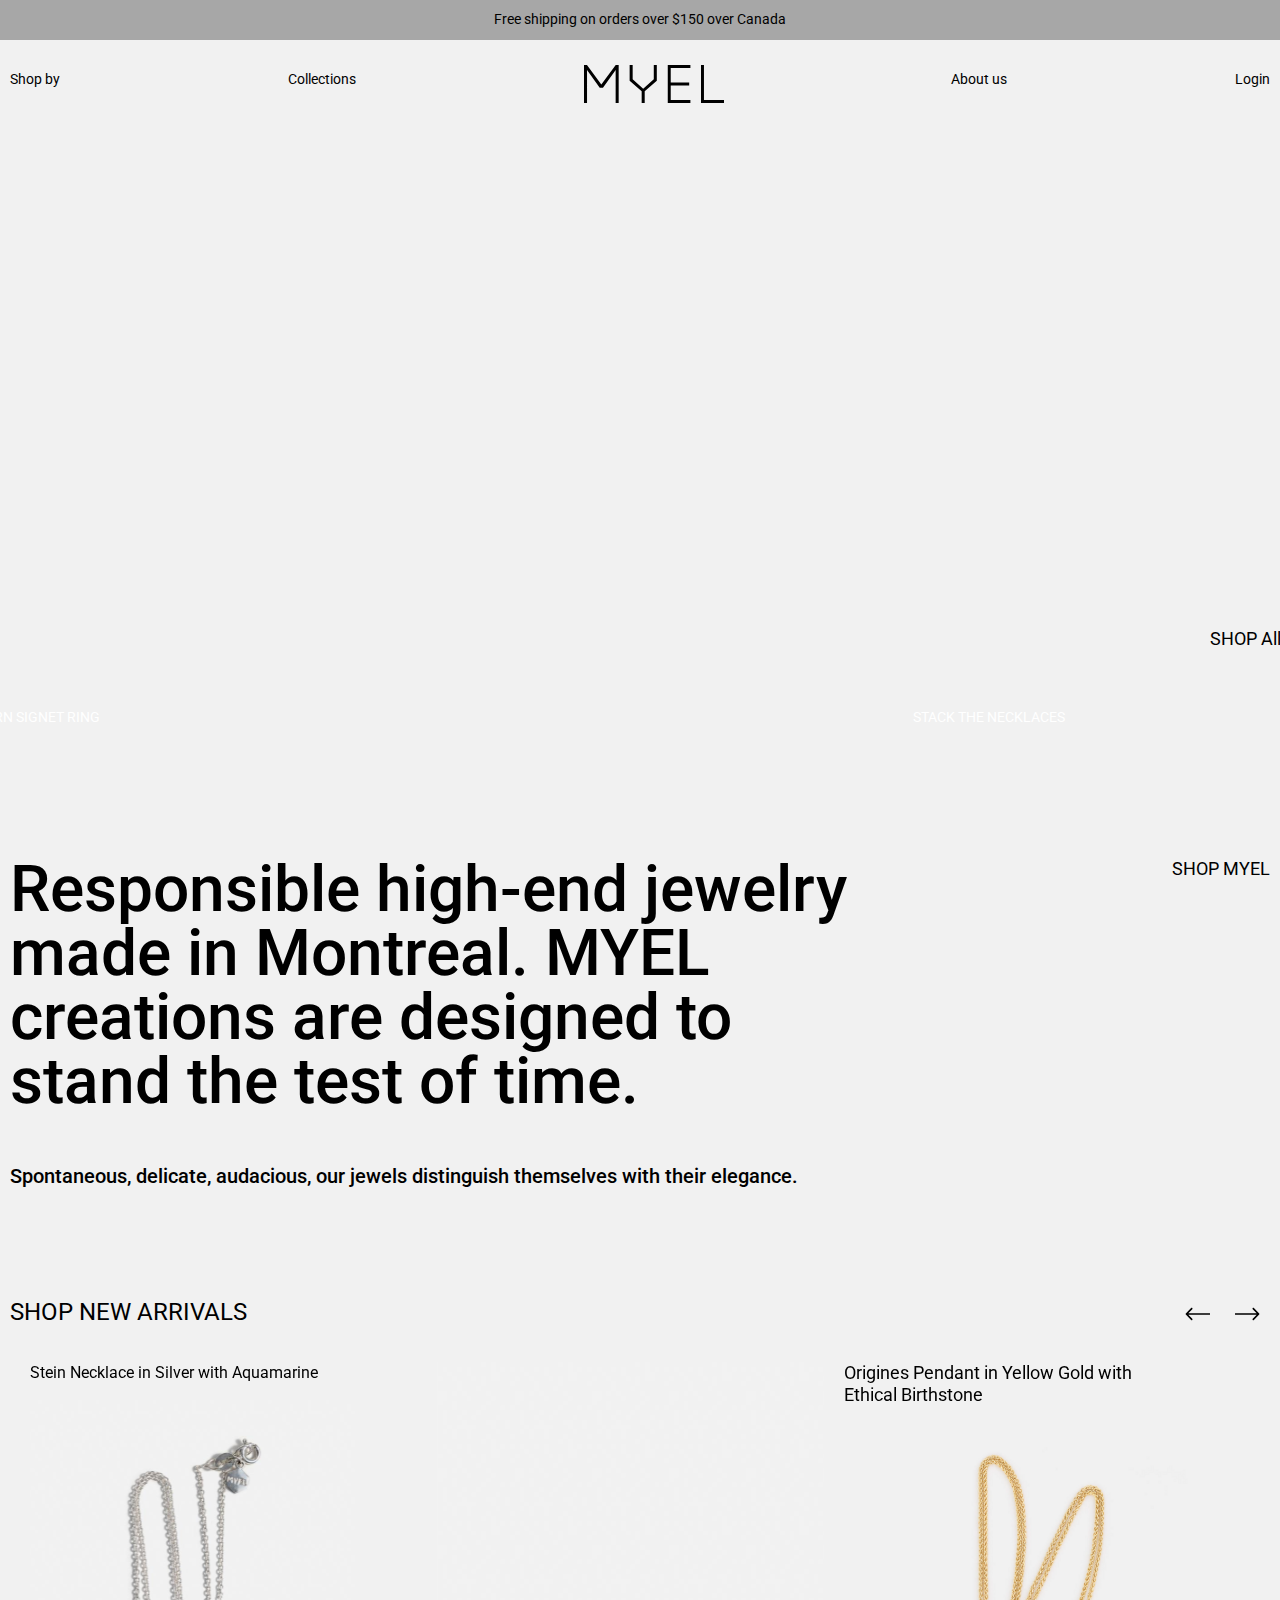
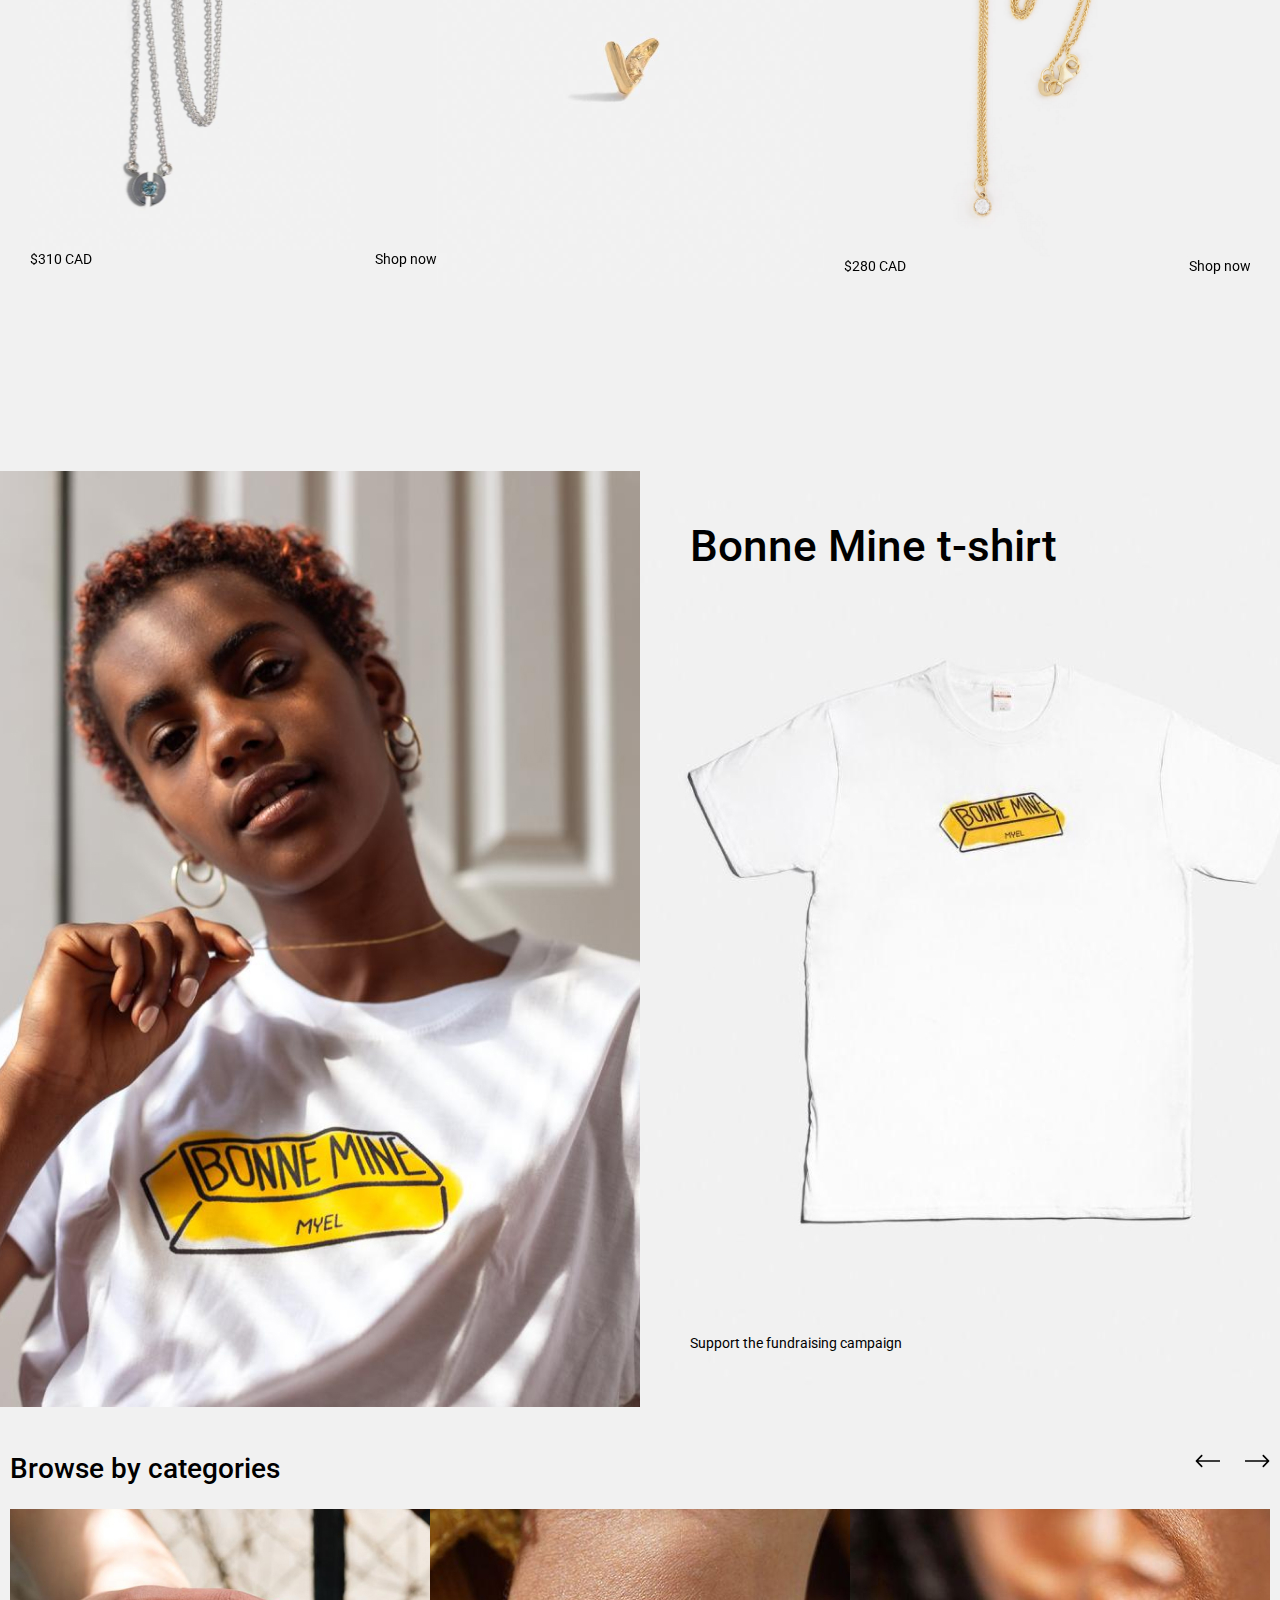
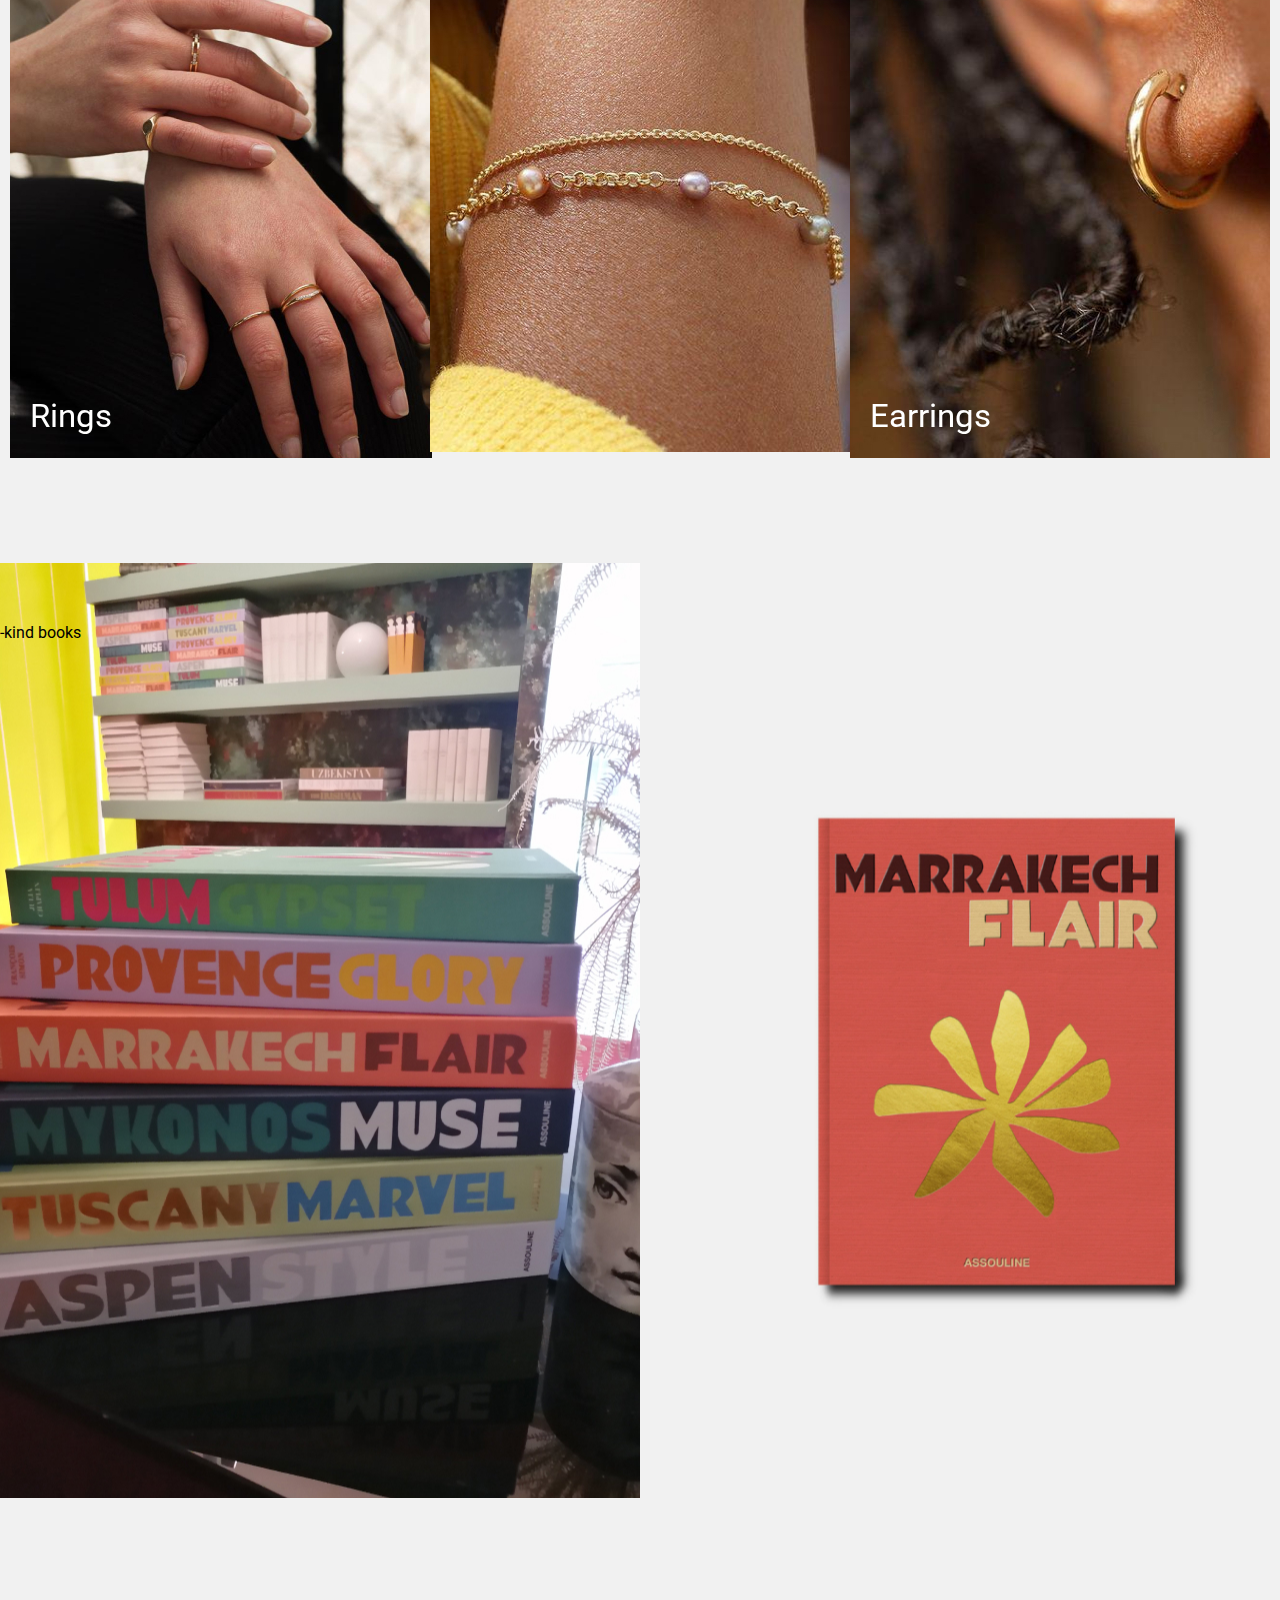
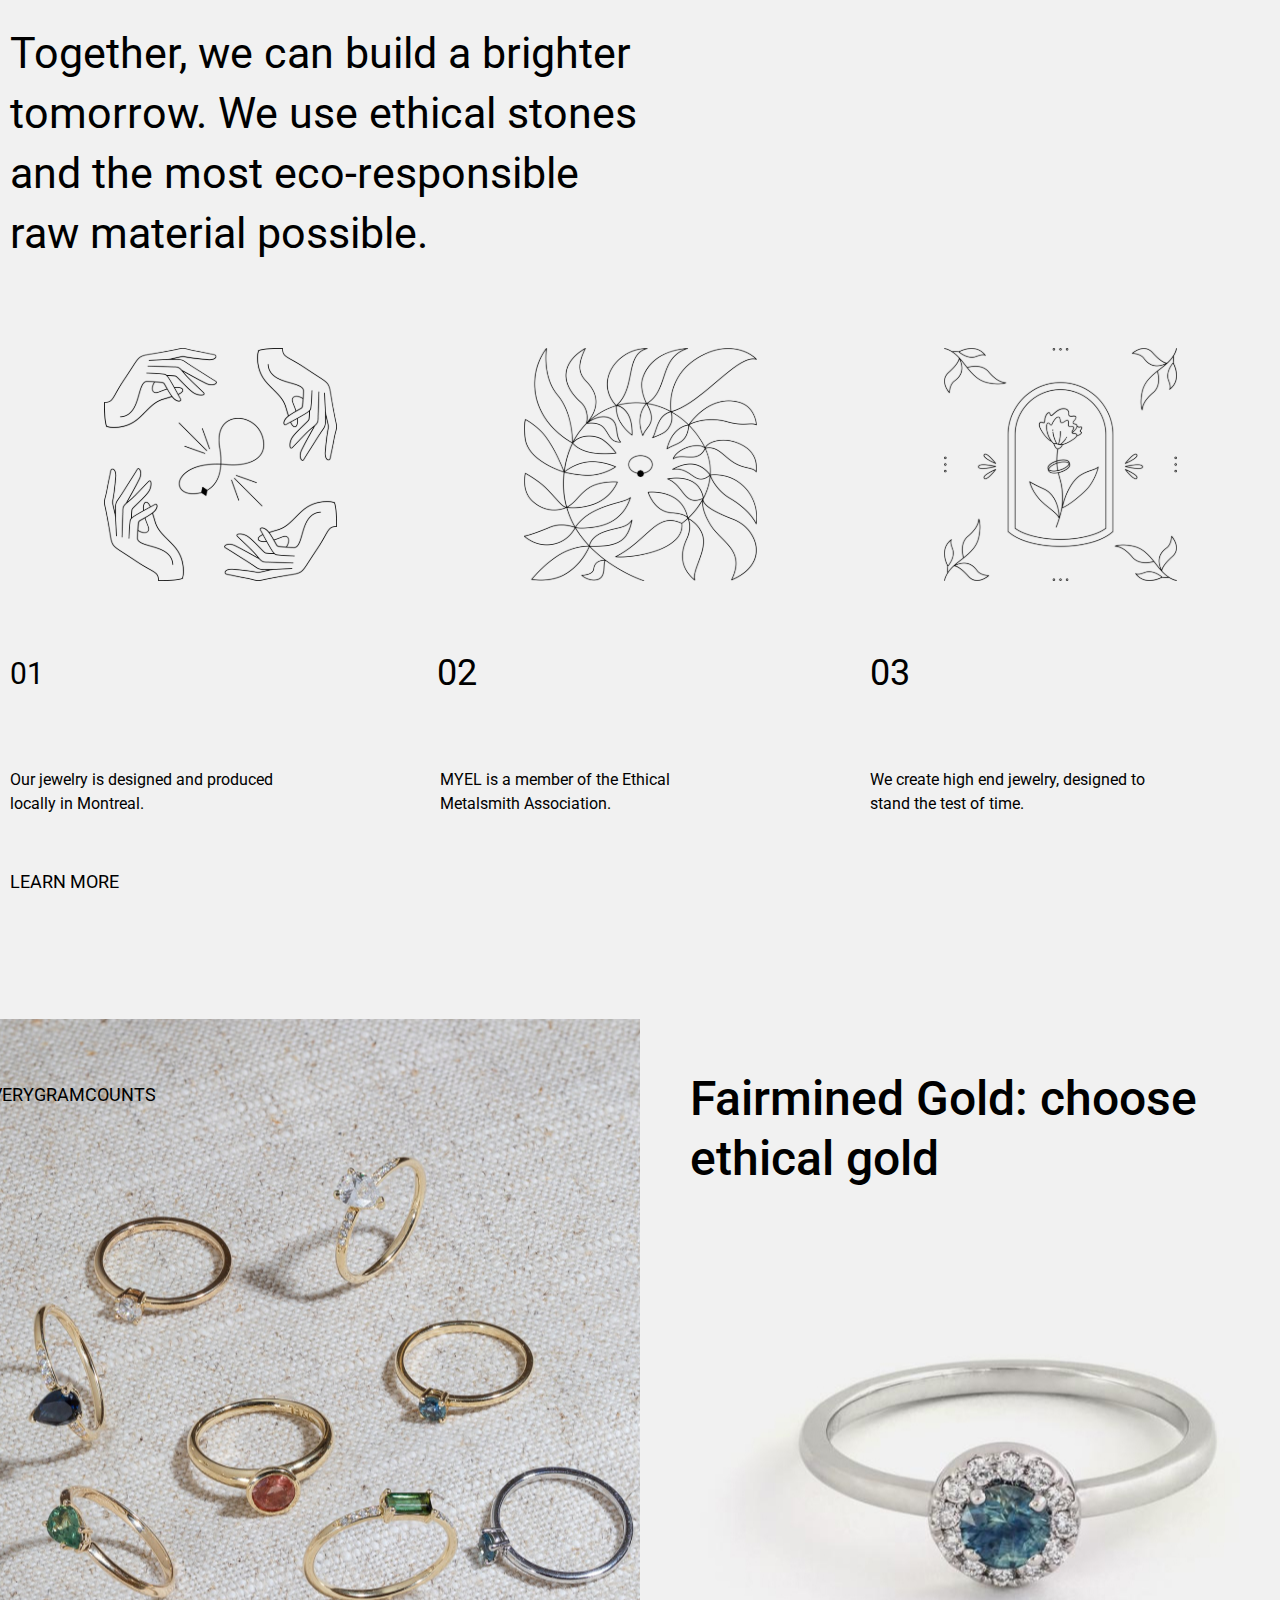
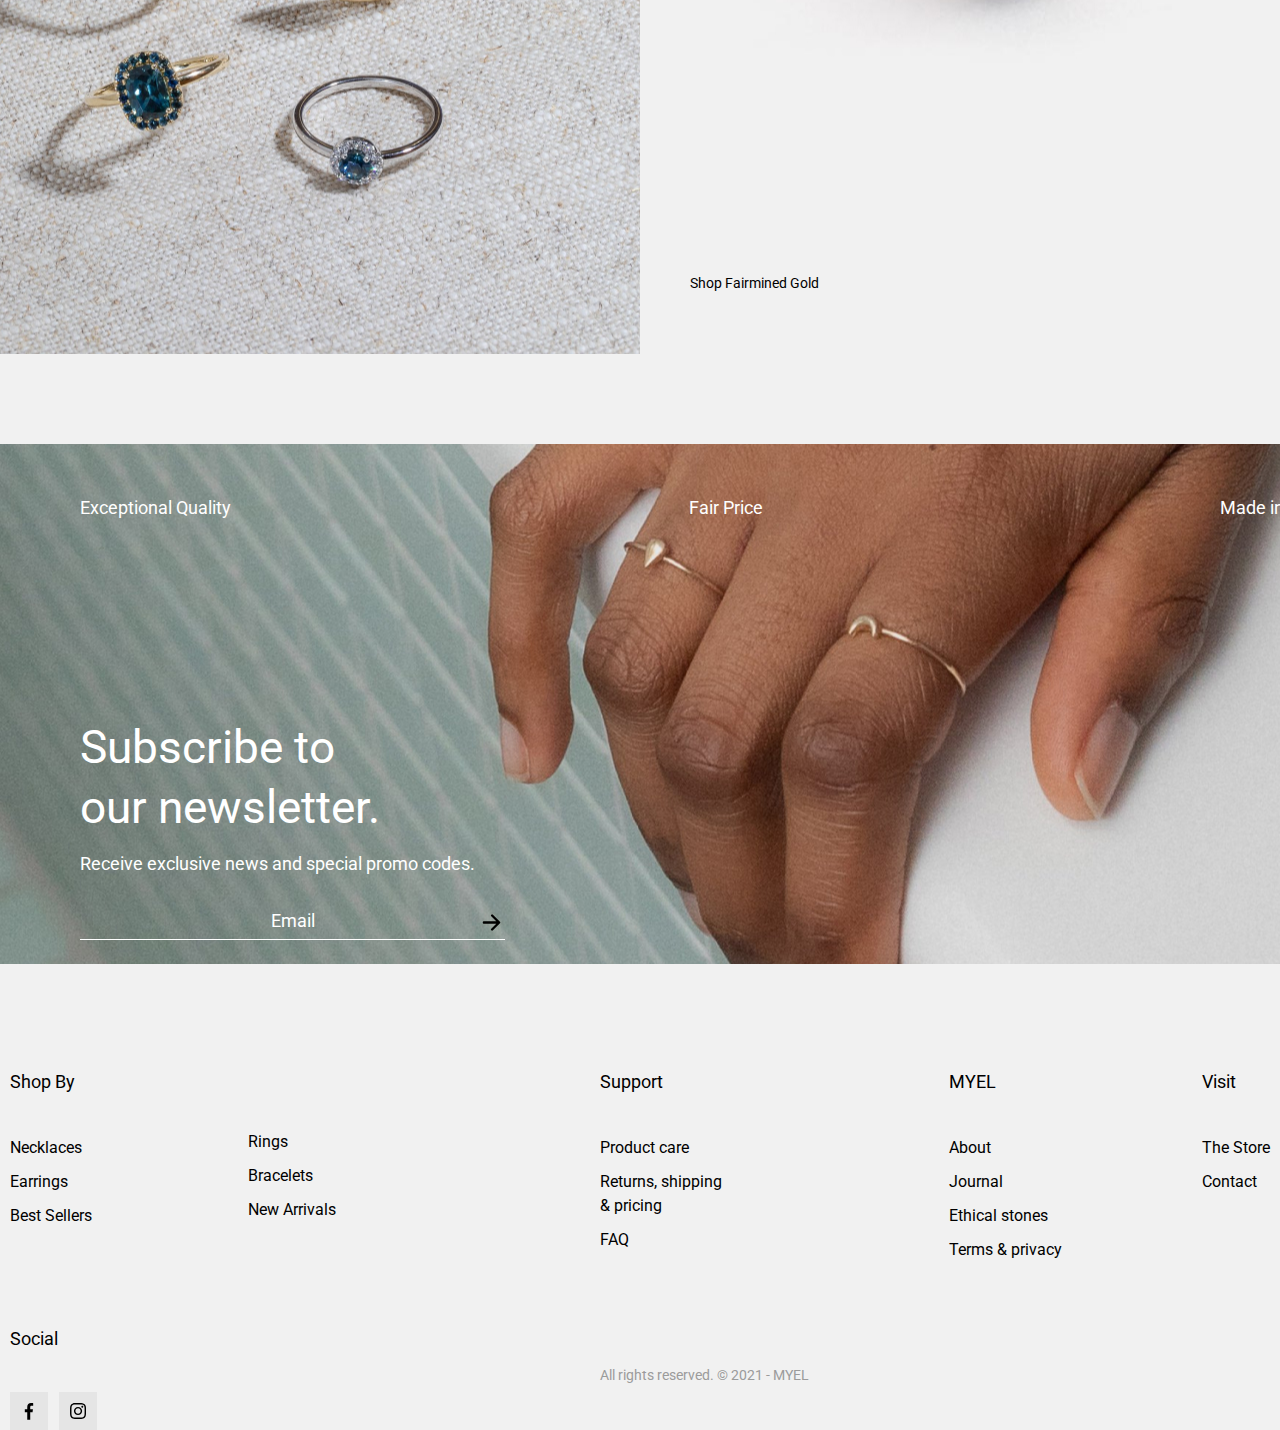
==== commit 7d2429e8: "Доверстал сайт, добавил анимацию кнопкам. Сделал ссылку на сайт" ====
--- a/Myel/src/index.html
+++ b/Myel/src/index.html
@@ -167,20 +167,26 @@
 
     <footer class="footer container">
       <div class="footer_box">
-      <div class="footer_wrap">
-
-        <ul class="footer_inner">
-          <li class="footer_item  footer_item_title"><a class="footer_link footer_link_title" href="#">Shop By</a></li>
+        <div class="footer_wrap">
+
+        <ul class="footer_inner">
+
+            <li class="footer_item  footer_item_title"><p class=" footer_title" href="#">Shop By</p></li>
           <li class="footer_item"><a class="footer_link" href="#">Necklaces</a></li>
-          <li class="footer_item"><a class="footer_link" href="#">Earrings</a></li>
+        <li class="footer_item"><a class="footer_link" href="#">Earrings</a></li>
           <li class="footer_item"><a class="footer_link" href="#">Best Sellers</a></li>
-          <li class="footer_item footer_item_title-social"><a class="footer_link footer_link_title" href="#">Social</a></li>
-          <img src="" alt="">
-          <img src="" alt="">
+            <li class="footer_item footer_item_title-social"><p class="footer_title" href="#">Social</p></li>
+
+
+            <li class="footer_wrap_social"><div class="footer_wrap_img"><a href=""><img class="footer_item_img" src="icons/social/facebook.svg" alt=""></a></div>
+
+            <div class="footer_wrap_img"><a href=""><img class="footer_item_img" src="icons/social/inst.svg" alt=""></a>
+            </div>
+          </li>
         </ul>
 
         <ul class="footer_inner">
-          <li class="footer_item  footer_item_title"><a class="footer_link footer_link_title_none" href="#">none</a></li>
+          <li class="footer_item  footer_item_title"><p class="footer_title_none" href="#">shop</p></li>
           <li class="footer_item"><a class="footer_link" href="#">Rings</a></li>
           <li class="footer_item"><a class="footer_link" href="#">Bracelets</a></li>
           <li class="footer_item"><a class="footer_link" href="#">New Arrivals</a></li>
@@ -190,14 +196,18 @@
       <div class="footer_wrap">
 
         <ul class="footer_inner">
-         <li class="footer_item footer_item_title"><a class="footer_link footer_link_title" href="#">Support</a></li>
-         <li class="footer_item"><a class="footer_link" href="#">Product care</a></li>
-         <li class="footer_item"><a class="footer_link" href="#">Returns, shipping & pricing</a></li>
+          <li class="footer_item footer_item_title"><p class="footer_title" href="#">Support</p></li>
+            <li class="footer_item"><a class="footer_link" href="#">Product care</a></li>
+          <li class="footer_item"><a class="footer_link" href="#">Returns, shipping & pricing</a></li>
          <li class="footer_item"><a class="footer_link" href="#">FAQ</a></li>
+
+         <p class="footer_copyright">All rights reserved. © 2021 - MYEL</p>
+
         </ul>
-
-        <ul class="footer_inner">
-          <li class="footer_item footer_item_title"><a class="footer_link footer_link_title" href="#">MYEL</a></li>
+        
+
+        <ul class="footer_inner">
+          <li class="footer_item footer_item_title"><p class="footer_title" href="#">MYEL</p></li>
           <li class="footer_item"><a class="footer_link" href="#">About</a></li>
           <li class="footer_item"><a class="footer_link" href="#">Journal</a></li>
           <li class="footer_item"><a class="footer_link" href="#">Ethical stones</a></li>
@@ -205,9 +215,10 @@
          </ul>
          
          <ul class="footer_inner">
-          <li class="footer_item footer_item_title"><a class="footer_link footer_link_title" href="#">Visit</a></li>
+          <li class="footer_item footer_item_title"><p class="footer_title" href="#">Visit</p></li>
           <li class="footer_item"><a class="footer_link" href="#">The Store</a></li>
           <li class="footer_item"><a class="footer_link" href="#">Contact</a></li>
+          <p class="footer_credits">Web Credits</p>
          </ul>
       </div>
     </div>
--- a/Myel/src/css/style.min.css
+++ b/Myel/src/css/style.min.css
@@ -1 +1 @@
-*{font-family:"Roboto",sans-serif;color:#000}* a{text-decoration:none}* ul{list-style:none}html{scroll-behavior:smooth}body{background-color:#f1f1f1}.container{max-width:1300px;padding:0 10px;margin:0 auto}.header{padding-top:25px;padding-bottom:25px}.header_discount{display:-webkit-box;display:-ms-flexbox;display:flex;-webkit-box-pack:center;-ms-flex-pack:center;justify-content:center;background-color:rgba(0,0,0,.3058823529);width:100%;height:40px}.header_discount_desc{margin:5px;padding:5px;font-size:14px;line-height:18px;color:#000}.header_link{padding-top:5px;font-size:14px;line-height:18px;color:#000}.header_link:hover{-webkit-transition:.3s;transition:.3s;color:rgba(0,0,0,.3058823529)}.header_logo:hover{-webkit-transition:.5s;transition:.5s;-webkit-transform:scale3d(1.2, 1.2, 3);transform:scale3d(1.2, 1.2, 3)}.header_container{display:-webkit-box;display:-ms-flexbox;display:flex;-webkit-box-pack:justify;-ms-flex-pack:justify;justify-content:space-between}.modern_inner{display:-webkit-box;display:-ms-flexbox;display:flex;-webkit-box-pack:center;-ms-flex-pack:center;justify-content:center}.modern_wrap_1{background-image:url(../img/modernRing/model_1.jpg);min-width:485px;min-height:630px;background-position:center;background-repeat:no-repeat;background-size:cover}.modern_desc_1{font-size:14px;line-height:18px;color:#fff;padding-top:580px;padding-left:30px}.modern_wrap_2{background-image:url(../img/modernRing/model_2.jpg);min-width:485px;min-height:630px;background-position:center;background-repeat:no-repeat;background-size:cover}.modern_wrap_3{display:-webkit-box;display:-ms-flexbox;display:flex;background-image:url(../img/modernRing/model_3.jpg);min-width:485px;min-height:630px;background-position:center;background-repeat:no-repeat;background-size:cover}.modern_desc_2{padding-top:580px;padding-left:30px;font-size:14px;line-height:18px;color:#fff}.modern_desc_3{height:10px;margin-top:500px;margin-left:145px;font-size:18px;line-height:22px;color:#000}.shop{margin:100px auto;display:-webkit-box;display:-ms-flexbox;display:flex;-webkit-box-pack:justify;-ms-flex-pack:justify;justify-content:space-between}.shop_wrap{max-width:890px}.shop_descr{font-size:64px;line-height:64px}.shop_logo{margin-top:50px;font-size:20px;line-height:25px}.shop_link{font-size:18px;line-height:22px;color:#000}.shop_link:hover{color:#000}.arrivals_title{margin-bottom:35px;font-size:24px;line-height:30px;color:#000}.slider{position:relative}.slider_img{min-height:450px}.slider_title_gold{margin-bottom:0;max-width:310px;font-size:18px;line-height:22px;color:#000}.slider_title_silver{font-size:16px;line-height:22px;color:#000}.slider_desc_wrap{display:-webkit-box;display:-ms-flexbox;display:flex;-webkit-box-pack:justify;-ms-flex-pack:justify;justify-content:space-between}.slider_desc_price{font-size:14px;line-height:18px;color:#000}.slider_desc_link{font-size:14px;line-height:18px;color:#000}.slider_desc_link:hover{-webkit-transition:.3s;transition:.3s;color:rgba(0,0,0,.5529411765)}.container_slider{max-width:1240px;padding:0 10px;margin:0 auto;margin-bottom:180px}.slick-track{display:-webkit-box;display:-ms-flexbox;display:flex}.slick-list{overflow:hidden}.slick-arrow{border:none;font-size:0;position:absolute;top:-55px;z-index:10}.slick-prev{width:25px;height:25px;background:url(../icons/slider/arrow.svg) 0 0/100% no-repeat;right:50px}.slick-prev:hover{-webkit-transition:.3s;transition:.3s;opacity:.5}.slick-next{width:25px;height:25px;background:url(../icons/slider/arrow_right.svg) 0 0/100% no-repeat;right:0}.slick-next:hover{-webkit-transition:.3s;transition:.3s;opacity:.5}.t-shirt{display:-webkit-box;display:-ms-flexbox;display:flex;-webkit-box-pack:center;-ms-flex-pack:center;justify-content:center}.t-shirt_1{background-image:url(../img/t-shirt/t-shirt_1.jpg);min-width:720px;min-height:936px;background-position:center;background-repeat:no-repeat;background-size:cover}.t-shirt_2{background-image:url(../img/t-shirt/t-shirt_2.jpg);min-width:720px;min-height:936px;background-position:center;background-repeat:no-repeat;background-size:cover}.t-shirt_title{padding-top:45px;padding-left:50px;font-size:44px;line-height:60px;color:#000}.t-shirt_desc{padding-top:750px;padding-left:50px;font-size:14px;line-height:18px;color:#000}.categories_img{position:relative}.categories_title{margin-top:45px;padding-bottom:15px}.categories_desc{z-index:5;position:absolute;bottom:5px;font-size:33px;line-height:42px;padding-left:20px;color:#fff}.categories_desc:hover{-webkit-transition:.3s;transition:.3s;color:rgba(255,255,255,.6862745098)}.slick-arrow-categories{top:-40px}.book{margin-top:105px;display:-webkit-box;display:-ms-flexbox;display:flex;-webkit-box-pack:center;-ms-flex-pack:center;justify-content:center}.book_img_1{background-image:url(../img/book/book_1.jpg);min-width:720px;min-height:935px;background-position:center;background-repeat:no-repeat;background-size:cover}.book_img_2{background-image:url(../img/book/book_2.jpg);min-width:720px;min-height:935px;background-position:center;background-repeat:no-repeat;background-size:cover}.book_desc{padding-left:20px;padding-top:58px}.material{margin-top:125px;margin-bottom:50px}.material_num-one{font-size:30px;line-height:45px;color:#000}.material_num-two{font-size:36px;line-height:45px;color:#000}.material_num-three{font-size:36px;line-height:45px;color:#000}.material_num-wrap{display:-webkit-box;display:-ms-flexbox;display:flex;-webkit-box-pack:justify;-ms-flex-pack:justify;justify-content:space-between}.material_num{margin-right:360px;margin-bottom:72px;margin-top:70px}.material_img-wrap{display:-webkit-box;display:-ms-flexbox;display:flex;-ms-flex-pack:distribute;justify-content:space-around}.material_slogan{font-weight:400;font-size:43px;line-height:60px;max-width:630px;margin-bottom:85px}.material_desc{margin-right:100px;max-width:300px;margin-bottom:55px}.material_desc-wrap{display:-webkit-box;display:-ms-flexbox;display:flex;-webkit-box-pack:justify;-ms-flex-pack:justify;justify-content:space-between}.material_link{font-size:18px;line-height:22px;color:#000}.material_link:hover{-webkit-transition:.3s;transition:.3s;color:rgba(0,0,0,.4784313725)}.choose{margin-top:50px;margin-bottom:90px}.choose-wrap{display:-webkit-box;display:-ms-flexbox;display:flex;-webkit-box-pack:center;-ms-flex-pack:center;justify-content:center}.choose_img_1{background-image:url(../img/choose/ring_choose.jpg);min-width:720px;min-height:935px;background-position:center;background-repeat:no-repeat;background-size:cover}.choose_img_2{background-image:url(../img/choose/ring.jpg);min-width:720px;min-height:935px;background-position:center;background-repeat:no-repeat;background-size:cover}.choose_hashtag{padding-top:65px;padding-left:50px;font-size:18px;line-height:22px;color:#000}.choose_title{font-size:48px;line-height:60px;color:#000;padding-top:50px;padding-left:50px;max-width:580px}.choose_price{font-size:14px;line-height:18px;color:#000;margin-top:685px;margin-left:50px}.choose_price:hover{-webkit-transition:.3s;transition:.3s;color:rgba(0,0,0,.4784313725)}.subscribe{margin-bottom:105px;background-image:url(../img/subscribe.jpg);min-width:1440px;min-height:545px;background-position:center;background-repeat:no-repeat;background-size:cover}.subscribe_desc{font-size:18px;line-height:27px;color:#fff}.subscribe_desc-wrap{display:-webkit-box;display:-ms-flexbox;display:flex;-webkit-box-pack:justify;-ms-flex-pack:justify;justify-content:space-between;padding-top:50px;padding-bottom:180px}.subscribe_desc_title{max-width:330px;font-weight:400;font-size:46px;line-height:60px;color:#fff}.subscribe_desc_subtitle{font-size:18px;line-height:22px;color:#fff}.subscribe_form{position:relative}.subscribe_link{margin-left:-30px;width:25px;height:25px}.subscribe_link:hover{-webkit-transition:.4s;transition:.4s;opacity:.5}.subscribe_input{margin-top:15px;text-align:center;font-size:18px;width:425px;padding-bottom:5px;border:none;border-bottom:1px solid #fff;background-color:rgba(0,0,0,0);outline:none;-webkit-transition:.3s;transition:.3s;color:#fff}.subscribe_input::-webkit-input-placeholder{color:#fff}.subscribe_input::-moz-placeholder{color:#fff}.subscribe_input:-ms-input-placeholder{color:#fff}.subscribe_input::-ms-input-placeholder{color:#fff}.subscribe_input::placeholder{color:#fff}.subscribe_input:hover::-webkit-input-placeholder{-webkit-transition:.3s;transition:.3s;color:rgba(255,255,255,.4705882353)}.subscribe_input:hover::-moz-placeholder{-moz-transition:.3s;transition:.3s;color:rgba(255,255,255,.4705882353)}.subscribe_input:hover:-ms-input-placeholder{-ms-transition:.3s;transition:.3s;color:rgba(255,255,255,.4705882353)}.subscribe_input:hover::-ms-input-placeholder{-ms-transition:.3s;transition:.3s;color:rgba(255,255,255,.4705882353)}.subscribe_input:hover::placeholder{-webkit-transition:.3s;transition:.3s;color:rgba(255,255,255,.4705882353)}.subscribe_input:focus::-webkit-input-placeholder{-webkit-transition:.3s;transition:.3s;color:rgba(255,255,255,0)}.subscribe_input:focus::-moz-placeholder{-moz-transition:.3s;transition:.3s;color:rgba(255,255,255,0)}.subscribe_input:focus:-ms-input-placeholder{-ms-transition:.3s;transition:.3s;color:rgba(255,255,255,0)}.subscribe_input:focus::-ms-input-placeholder{-ms-transition:.3s;transition:.3s;color:rgba(255,255,255,0)}.subscribe_input:focus::placeholder{-webkit-transition:.3s;transition:.3s;color:rgba(255,255,255,0)}.footer{background-color:#f1f1f1}.footer_box{display:-webkit-box;display:-ms-flexbox;display:flex;-webkit-box-pack:justify;-ms-flex-pack:justify;justify-content:space-between}.footer_wrap{display:-webkit-box;display:-ms-flexbox;display:flex;-webkit-box-align:stretch;-ms-flex-align:stretch;align-items:stretch;-webkit-box-orient:horizontal;-webkit-box-direction:normal;-ms-flex-direction:row;flex-direction:row}.footer_inner{display:-webkit-box;display:-ms-flexbox;display:flex;-webkit-box-orient:vertical;-webkit-box-direction:normal;-ms-flex-direction:column;flex-direction:column;padding:0}.footer_inner:not(:last-child){margin-right:140px}.footer_link{font-size:16px;line-height:20px;color:#000}.footer_link_title{font-size:18px;line-height:25px;color:#000;margin-bottom:21px}.footer_item{margin-bottom:10px;max-width:135px}.footer_item_title{margin-bottom:21px}.footer_link_title_none{color:rgba(0,0,0,0)}.footer_item_title-social{margin-top:88px;margin-bottom:20px}/*# sourceMappingURL=style.min.css.map */+*{font-family:"Roboto",sans-serif;color:#000}* a{text-decoration:none}* ul{list-style:none}html{scroll-behavior:smooth}body{background-color:#f1f1f1}.container{max-width:1300px;padding:0 10px;margin:0 auto}.header{padding-top:25px;padding-bottom:25px}.header_discount{display:-webkit-box;display:-ms-flexbox;display:flex;-webkit-box-pack:center;-ms-flex-pack:center;justify-content:center;background-color:rgba(0,0,0,.3058823529);width:100%;height:40px}.header_discount_desc{margin:5px;padding:5px;font-size:14px;line-height:18px;color:#000}.header_link{padding-top:5px;font-size:14px;line-height:18px;color:#000}.header_link:hover{-webkit-transition:.3s;transition:.3s;color:rgba(0,0,0,.3058823529)}.header_logo:hover{-webkit-transition:.5s;transition:.5s;-webkit-transform:scale3d(1.2, 1.2, 3);transform:scale3d(1.2, 1.2, 3)}.header_container{display:-webkit-box;display:-ms-flexbox;display:flex;-webkit-box-pack:justify;-ms-flex-pack:justify;justify-content:space-between}.modern_inner{display:-webkit-box;display:-ms-flexbox;display:flex;-webkit-box-pack:center;-ms-flex-pack:center;justify-content:center}.modern_wrap_1{background-image:url(../img/modernRing/model_1.jpg);min-width:485px;min-height:630px;background-position:center;background-repeat:no-repeat;background-size:cover}.modern_desc_1{font-size:14px;line-height:18px;color:#fff;padding-top:580px;padding-left:30px}.modern_wrap_2{background-image:url(../img/modernRing/model_2.jpg);min-width:485px;min-height:630px;background-position:center;background-repeat:no-repeat;background-size:cover}.modern_wrap_3{display:-webkit-box;display:-ms-flexbox;display:flex;background-image:url(../img/modernRing/model_3.jpg);min-width:485px;min-height:630px;background-position:center;background-repeat:no-repeat;background-size:cover}.modern_desc_2{padding-top:580px;padding-left:30px;font-size:14px;line-height:18px;color:#fff}.modern_desc_3{height:10px;margin-top:500px;margin-left:145px;font-size:18px;line-height:22px;color:#000}.shop{margin:100px auto;display:-webkit-box;display:-ms-flexbox;display:flex;-webkit-box-pack:justify;-ms-flex-pack:justify;justify-content:space-between}.shop_wrap{max-width:890px}.shop_descr{font-size:64px;line-height:64px}.shop_logo{margin-top:50px;font-size:20px;line-height:25px}.shop_link{font-size:18px;line-height:22px;color:#000}.shop_link:hover{-webkit-transition:.3s;transition:.3s;color:rgba(28,28,28,.431372549)}.arrivals_title{margin-bottom:35px;font-size:24px;line-height:30px;color:#000}.slider{position:relative}.slider_img{min-height:450px}.slider_title_gold{margin-bottom:0;max-width:310px;font-size:18px;line-height:22px;color:#000}.slider_title_silver{font-size:16px;line-height:22px;color:#000}.slider_desc_wrap{display:-webkit-box;display:-ms-flexbox;display:flex;-webkit-box-pack:justify;-ms-flex-pack:justify;justify-content:space-between}.slider_desc_price{font-size:14px;line-height:18px;color:#000}.slider_desc_link{font-size:14px;line-height:18px;color:#000}.slider_desc_link:hover{-webkit-transition:.3s;transition:.3s;color:rgba(0,0,0,.5529411765)}.container_slider{max-width:1240px;padding:0 10px;margin:0 auto;margin-bottom:180px}.slick-track{display:-webkit-box;display:-ms-flexbox;display:flex}.slick-list{overflow:hidden}.slick-arrow{border:none;font-size:0;position:absolute;top:-55px;z-index:10}.slick-prev{width:25px;height:25px;background:url(../icons/slider/arrow.svg) 0 0/100% no-repeat;right:50px}.slick-prev:hover{-webkit-transition:.3s;transition:.3s;opacity:.5}.slick-next{width:25px;height:25px;background:url(../icons/slider/arrow_right.svg) 0 0/100% no-repeat;right:0}.slick-next:hover{-webkit-transition:.3s;transition:.3s;opacity:.5}.t-shirt{display:-webkit-box;display:-ms-flexbox;display:flex;-webkit-box-pack:center;-ms-flex-pack:center;justify-content:center}.t-shirt_1{background-image:url(../img/t-shirt/t-shirt_1.jpg);min-width:720px;min-height:936px;background-position:center;background-repeat:no-repeat;background-size:cover}.t-shirt_2{background-image:url(../img/t-shirt/t-shirt_2.jpg);min-width:720px;min-height:936px;background-position:center;background-repeat:no-repeat;background-size:cover}.t-shirt_title{padding-top:45px;padding-left:50px;font-size:44px;line-height:60px;color:#000}.t-shirt_desc{padding-top:750px;padding-left:50px;font-size:14px;line-height:18px;color:#000}.categories_img{position:relative}.categories_title{margin-top:45px;padding-bottom:15px}.categories_desc{z-index:5;position:absolute;bottom:5px;font-size:33px;line-height:42px;padding-left:20px;color:#fff}.categories_desc:hover{-webkit-transition:.3s;transition:.3s;color:rgba(255,255,255,.6862745098)}.slick-arrow-categories{top:-40px}.book{margin-top:105px;display:-webkit-box;display:-ms-flexbox;display:flex;-webkit-box-pack:center;-ms-flex-pack:center;justify-content:center}.book_img_1{background-image:url(../img/book/book_1.jpg);min-width:720px;min-height:935px;background-position:center;background-repeat:no-repeat;background-size:cover}.book_img_2{background-image:url(../img/book/book_2.jpg);min-width:720px;min-height:935px;background-position:center;background-repeat:no-repeat;background-size:cover}.book_desc{padding-left:20px;padding-top:58px}.material{margin-top:125px;margin-bottom:50px}.material_num-one{font-size:30px;line-height:45px;color:#000}.material_num-two{font-size:36px;line-height:45px;color:#000}.material_num-three{font-size:36px;line-height:45px;color:#000}.material_num-wrap{display:-webkit-box;display:-ms-flexbox;display:flex;-webkit-box-pack:justify;-ms-flex-pack:justify;justify-content:space-between}.material_num{margin-right:360px;margin-bottom:72px;margin-top:70px}.material_img-wrap{display:-webkit-box;display:-ms-flexbox;display:flex;-ms-flex-pack:distribute;justify-content:space-around}.material_slogan{font-weight:400;font-size:43px;line-height:60px;max-width:630px;margin-bottom:85px}.material_desc{margin-right:100px;max-width:300px;margin-bottom:55px}.material_desc-wrap{display:-webkit-box;display:-ms-flexbox;display:flex;-webkit-box-pack:justify;-ms-flex-pack:justify;justify-content:space-between}.material_link{font-size:18px;line-height:22px;color:#000}.material_link:hover{-webkit-transition:.3s;transition:.3s;color:rgba(0,0,0,.4784313725)}.choose{margin-top:50px;margin-bottom:90px}.choose-wrap{display:-webkit-box;display:-ms-flexbox;display:flex;-webkit-box-pack:center;-ms-flex-pack:center;justify-content:center}.choose_img_1{background-image:url(../img/choose/ring_choose.jpg);min-width:720px;min-height:935px;background-position:center;background-repeat:no-repeat;background-size:cover}.choose_img_2{background-image:url(../img/choose/ring.jpg);min-width:720px;min-height:935px;background-position:center;background-repeat:no-repeat;background-size:cover}.choose_hashtag{padding-top:65px;padding-left:50px;font-size:18px;line-height:22px;color:#000}.choose_title{font-size:48px;line-height:60px;color:#000;padding-top:50px;padding-left:50px;max-width:580px}.choose_price{font-size:14px;line-height:18px;color:#000;margin-top:685px;margin-left:50px}.choose_price:hover{-webkit-transition:.3s;transition:.3s;color:rgba(0,0,0,.4784313725)}.subscribe{margin-bottom:105px;background-image:url(../img/subscribe.jpg);min-width:1440px;min-height:520px;background-position:center;background-repeat:no-repeat;background-size:cover}.subscribe_desc{font-size:18px;line-height:27px;color:#fff}.subscribe_desc-wrap{display:-webkit-box;display:-ms-flexbox;display:flex;-webkit-box-pack:justify;-ms-flex-pack:justify;justify-content:space-between;padding-top:50px;padding-bottom:180px}.subscribe_desc_title{max-width:330px;font-weight:400;font-size:46px;line-height:60px;color:#fff}.subscribe_desc_subtitle{font-size:18px;line-height:22px;color:#fff}.subscribe_form{position:relative}.subscribe_link{margin-left:-30px;width:25px;height:25px}.subscribe_link:hover{-webkit-transition:.4s;transition:.4s;opacity:.5}.subscribe_input{margin-top:15px;text-align:center;font-size:18px;width:425px;padding-bottom:5px;border:none;border-bottom:1px solid #fff;background-color:rgba(0,0,0,0);outline:none;-webkit-transition:.3s;transition:.3s;color:#fff}.subscribe_input::-webkit-input-placeholder{color:#fff}.subscribe_input::-moz-placeholder{color:#fff}.subscribe_input:-ms-input-placeholder{color:#fff}.subscribe_input::-ms-input-placeholder{color:#fff}.subscribe_input::placeholder{color:#fff}.subscribe_input:hover::-webkit-input-placeholder{-webkit-transition:.3s;transition:.3s;color:rgba(255,255,255,.4705882353)}.subscribe_input:hover::-moz-placeholder{-moz-transition:.3s;transition:.3s;color:rgba(255,255,255,.4705882353)}.subscribe_input:hover:-ms-input-placeholder{-ms-transition:.3s;transition:.3s;color:rgba(255,255,255,.4705882353)}.subscribe_input:hover::-ms-input-placeholder{-ms-transition:.3s;transition:.3s;color:rgba(255,255,255,.4705882353)}.subscribe_input:hover::placeholder{-webkit-transition:.3s;transition:.3s;color:rgba(255,255,255,.4705882353)}.subscribe_input:focus::-webkit-input-placeholder{-webkit-transition:.3s;transition:.3s;color:rgba(255,255,255,0)}.subscribe_input:focus::-moz-placeholder{-moz-transition:.3s;transition:.3s;color:rgba(255,255,255,0)}.subscribe_input:focus:-ms-input-placeholder{-ms-transition:.3s;transition:.3s;color:rgba(255,255,255,0)}.subscribe_input:focus::-ms-input-placeholder{-ms-transition:.3s;transition:.3s;color:rgba(255,255,255,0)}.subscribe_input:focus::placeholder{-webkit-transition:.3s;transition:.3s;color:rgba(255,255,255,0)}.footer{background-color:#f1f1f1}.footer_box{display:-webkit-box;display:-ms-flexbox;display:flex;-webkit-box-pack:justify;-ms-flex-pack:justify;justify-content:space-between}.footer_wrap{display:-webkit-box;display:-ms-flexbox;display:flex;-webkit-box-align:stretch;-ms-flex-align:stretch;align-items:stretch;-webkit-box-orient:horizontal;-webkit-box-direction:normal;-ms-flex-direction:row;flex-direction:row}.footer_inner{display:-webkit-box;display:-ms-flexbox;display:flex;-webkit-box-orient:vertical;-webkit-box-direction:normal;-ms-flex-direction:column;flex-direction:column;padding:0}.footer_inner:not(:last-child){margin-right:140px}.footer_inner:first-child{margin-bottom:0}.footer_link{font-size:16px;line-height:20px;color:#000}.footer_link:hover{-webkit-transition:.3s;transition:.3s;color:rgba(28,28,28,.5333333333)}.footer_title{font-size:18px;line-height:25px;color:#000;margin-bottom:21px}.footer_item{margin-bottom:10px;max-width:135px}.footer_item_title{margin-bottom:21px}.footer_title_none{color:rgba(0,0,0,0)}.footer_item_title-social{margin-top:88px;margin-bottom:20px}.footer_wrap_img{display:-webkit-box;display:-ms-flexbox;display:flex;-webkit-box-pack:center;-ms-flex-pack:center;justify-content:center;-webkit-box-align:center;-ms-flex-align:center;align-items:center;margin-right:11px;width:38px;height:38px;background-color:#e5e5e5}.footer_wrap_img:hover{-webkit-transition:.3s;transition:.3s;background-color:rgba(0,0,0,.4745098039)}.footer_wrap_social{display:-webkit-box;display:-ms-flexbox;display:flex;-webkit-box-orient:horizontal;-webkit-box-direction:normal;-ms-flex-direction:row;flex-direction:row}.footer_copyright{font-size:14px;line-height:18px;color:#9b9b9b;padding-top:104px}.footer_credits{position:absolute;font-size:14px;line-height:18px;color:#9b9b9b;padding-top:300px;padding-left:110px}/*# sourceMappingURL=style.min.css.map */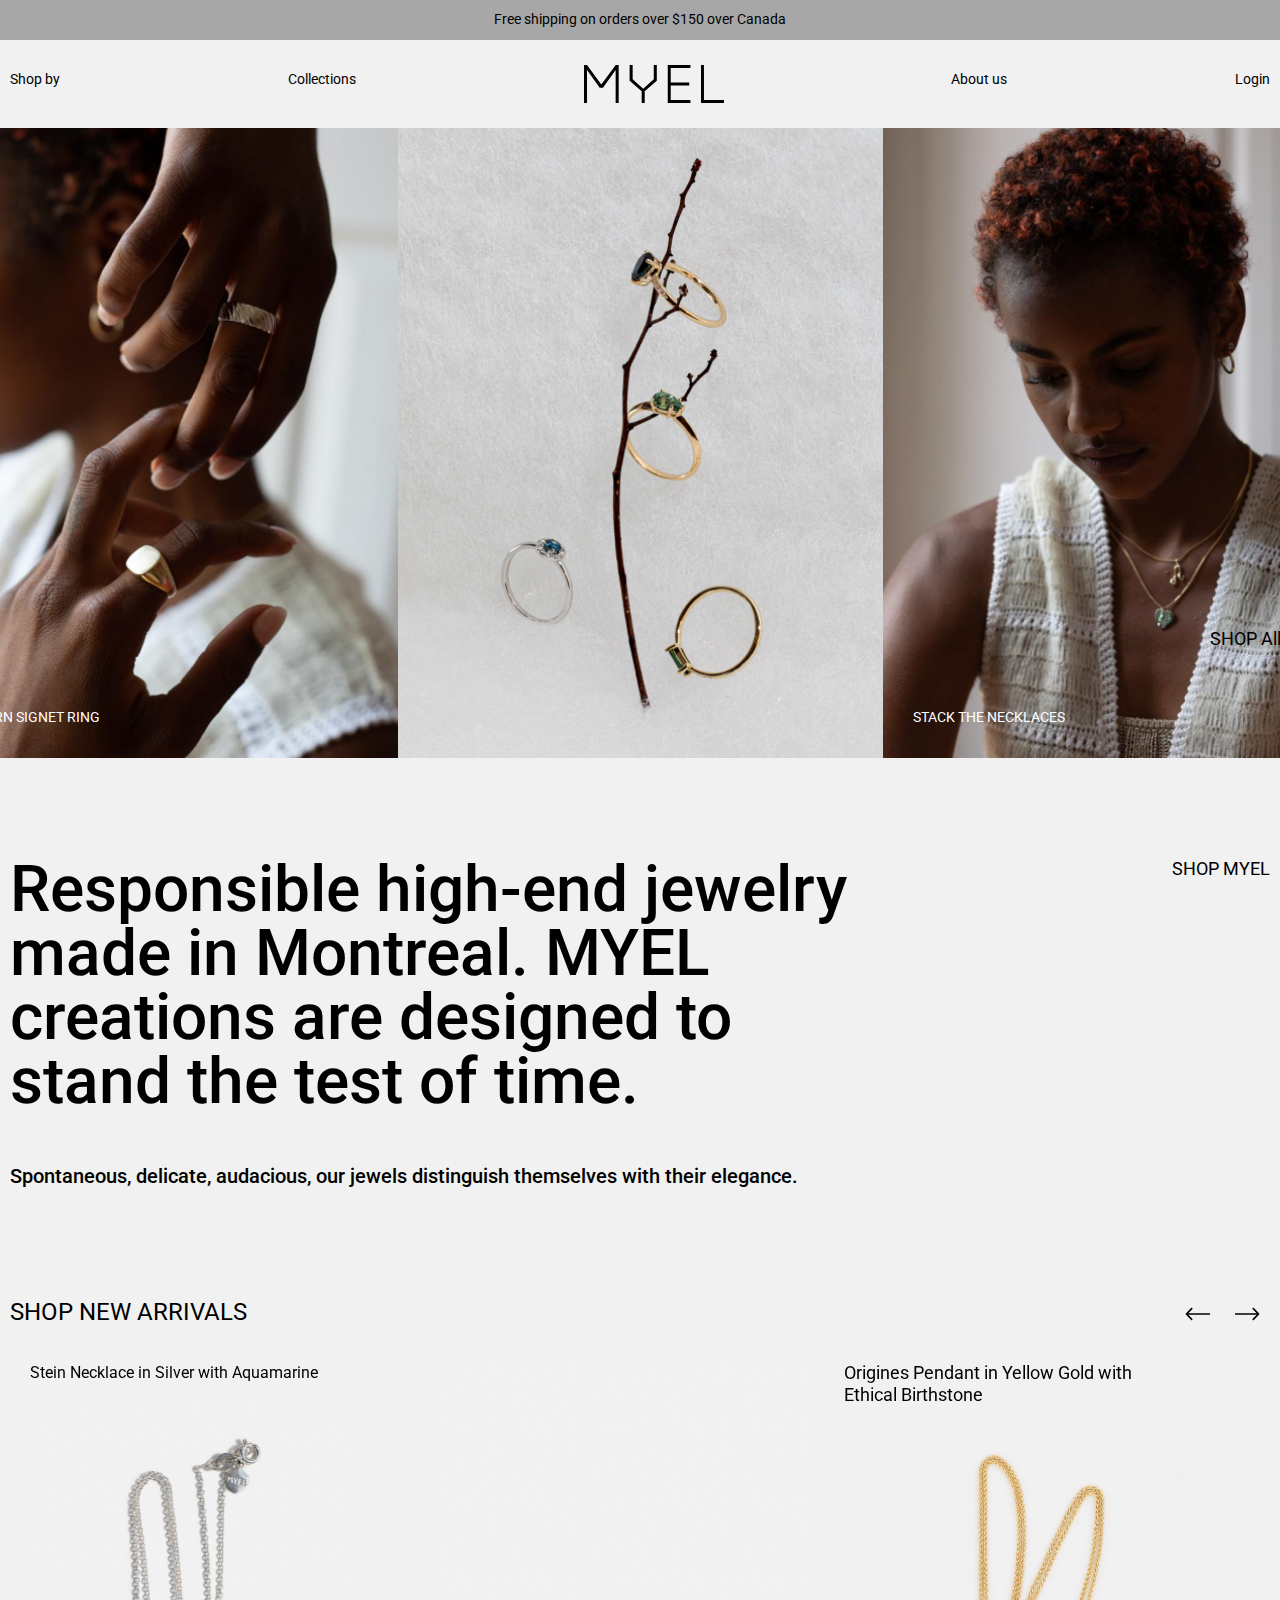
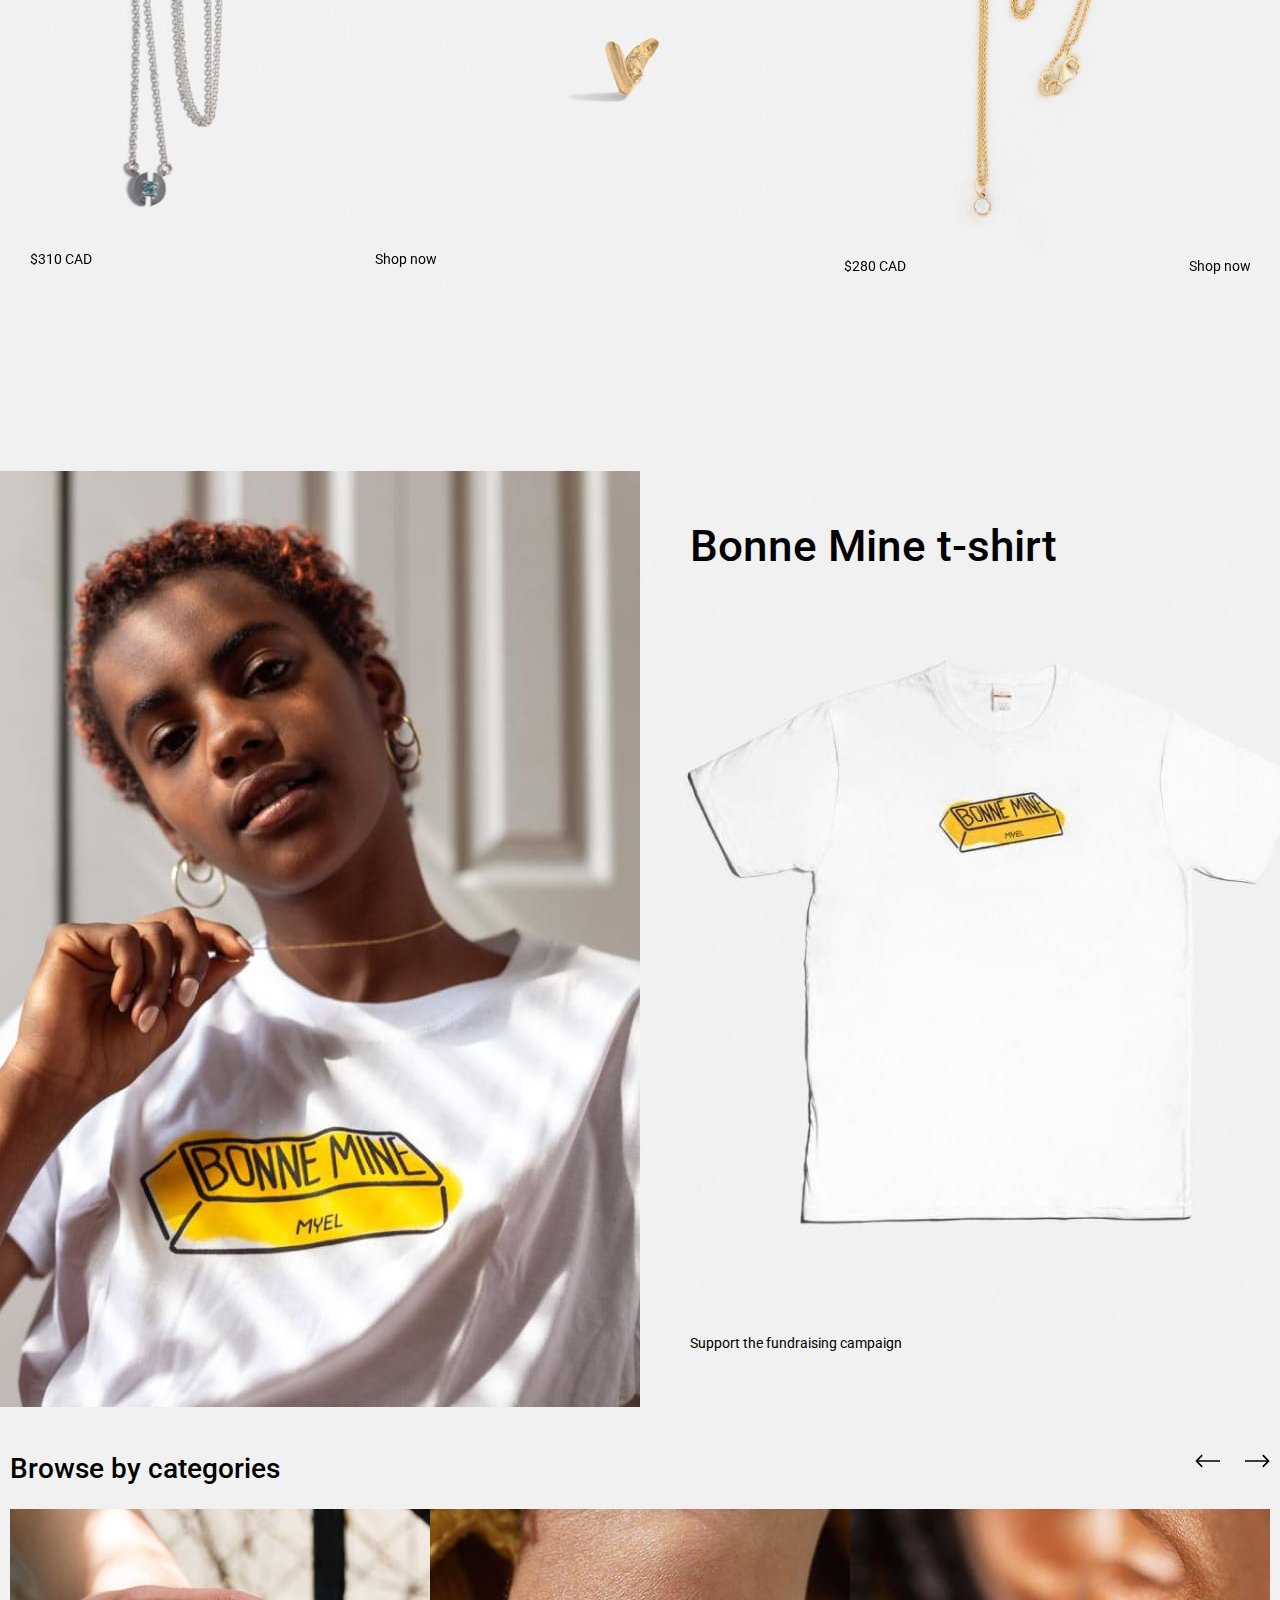
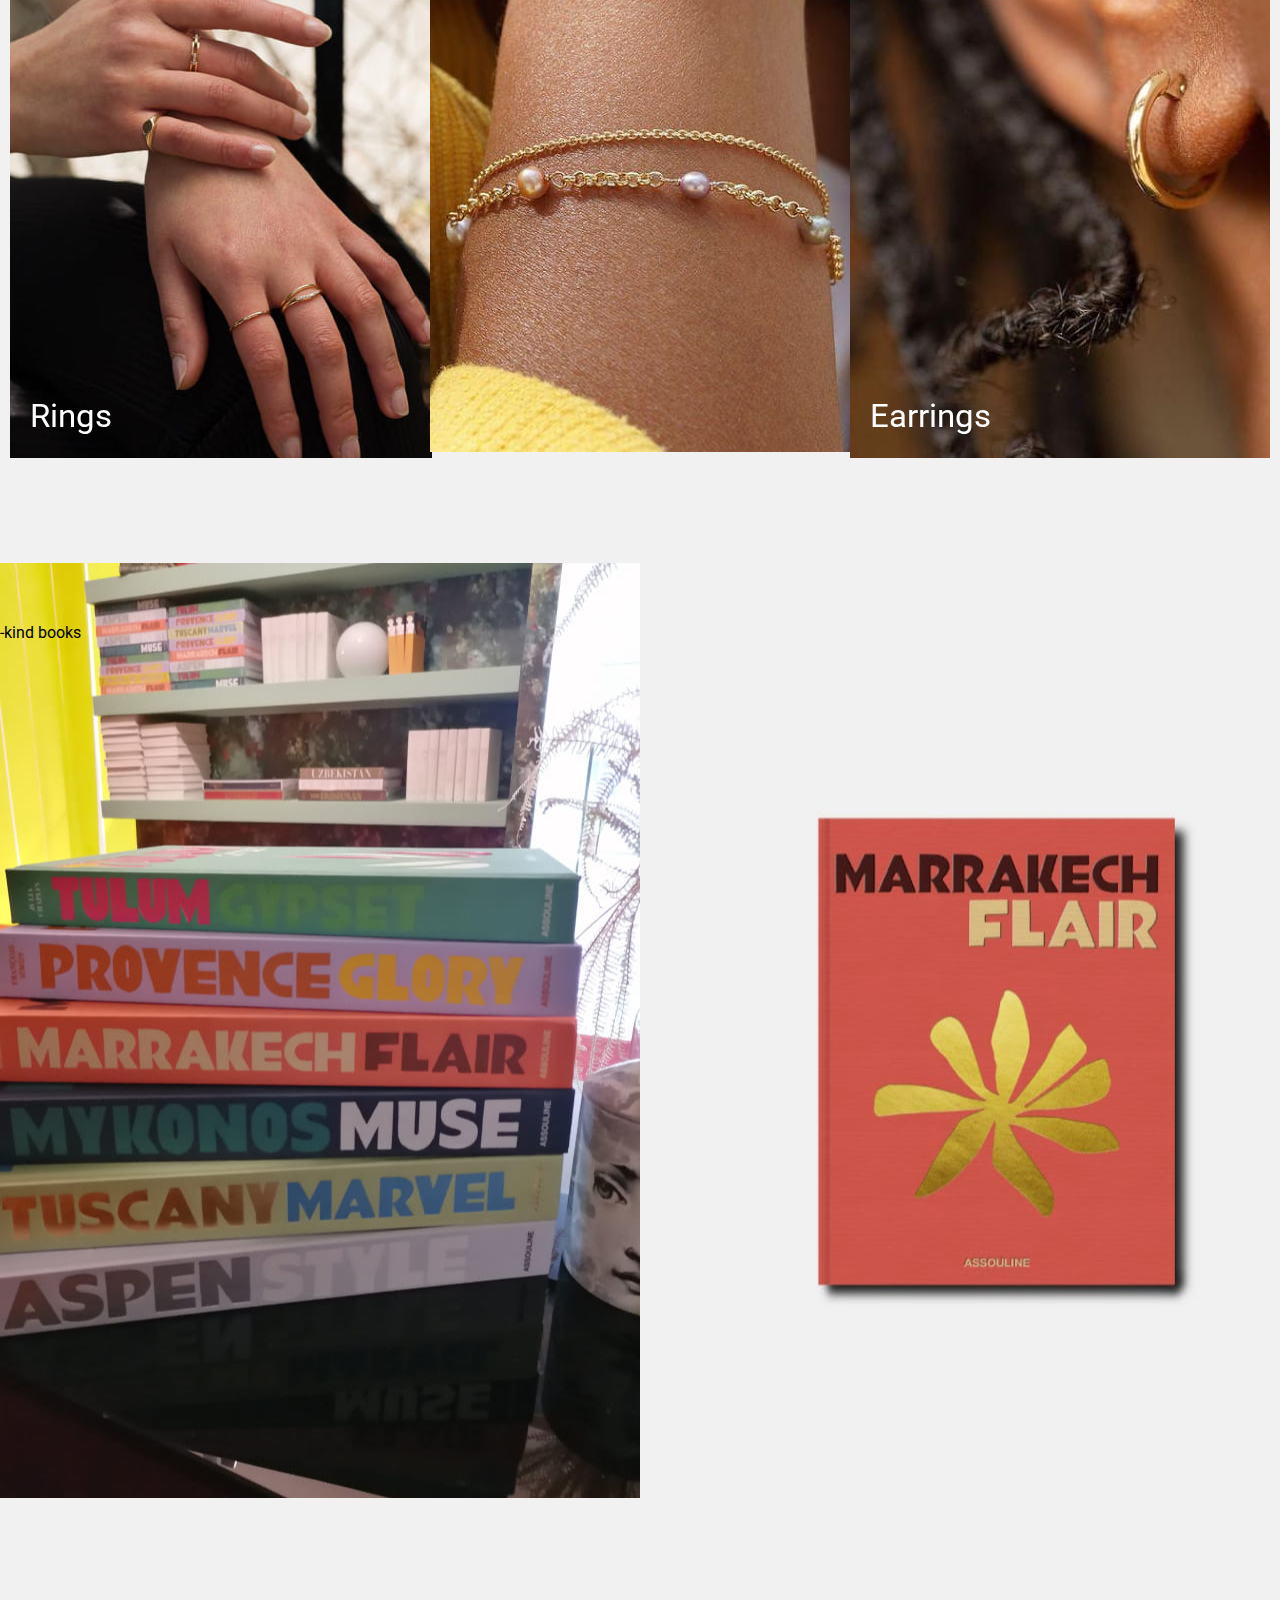
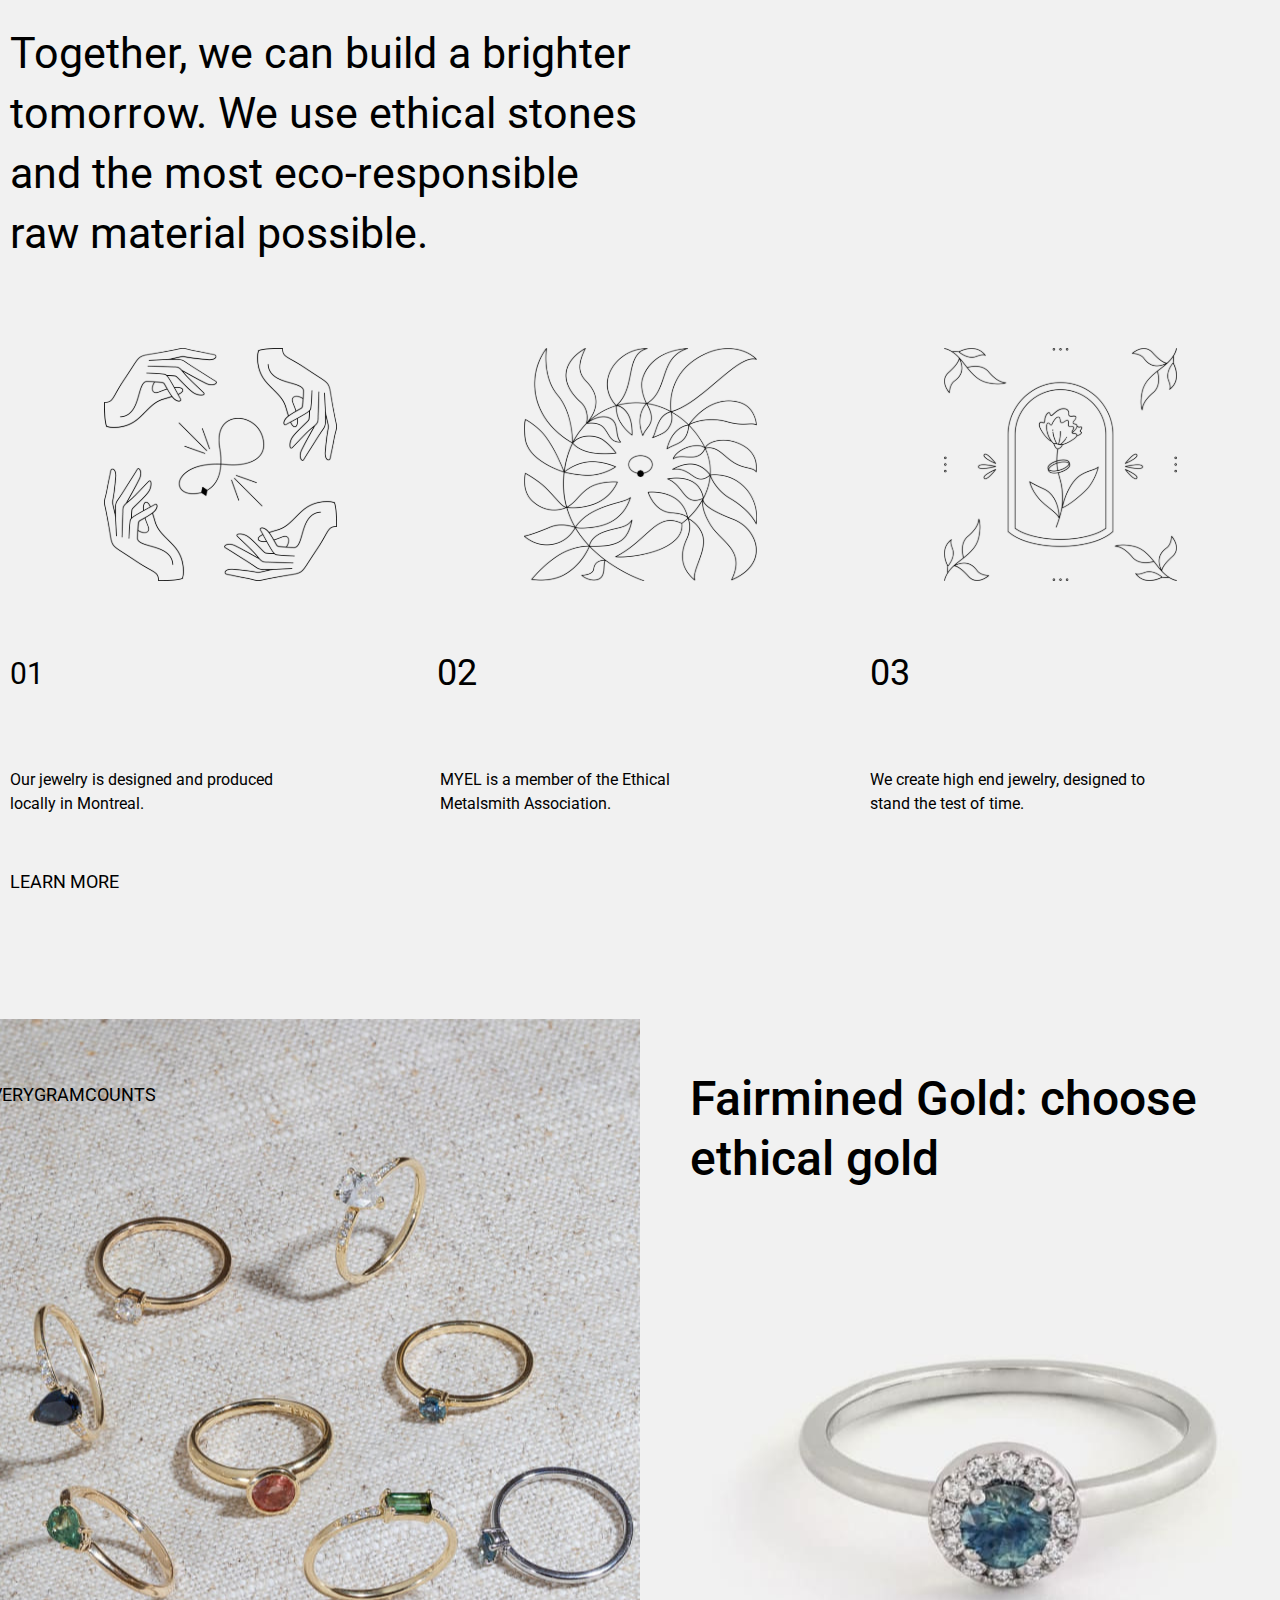
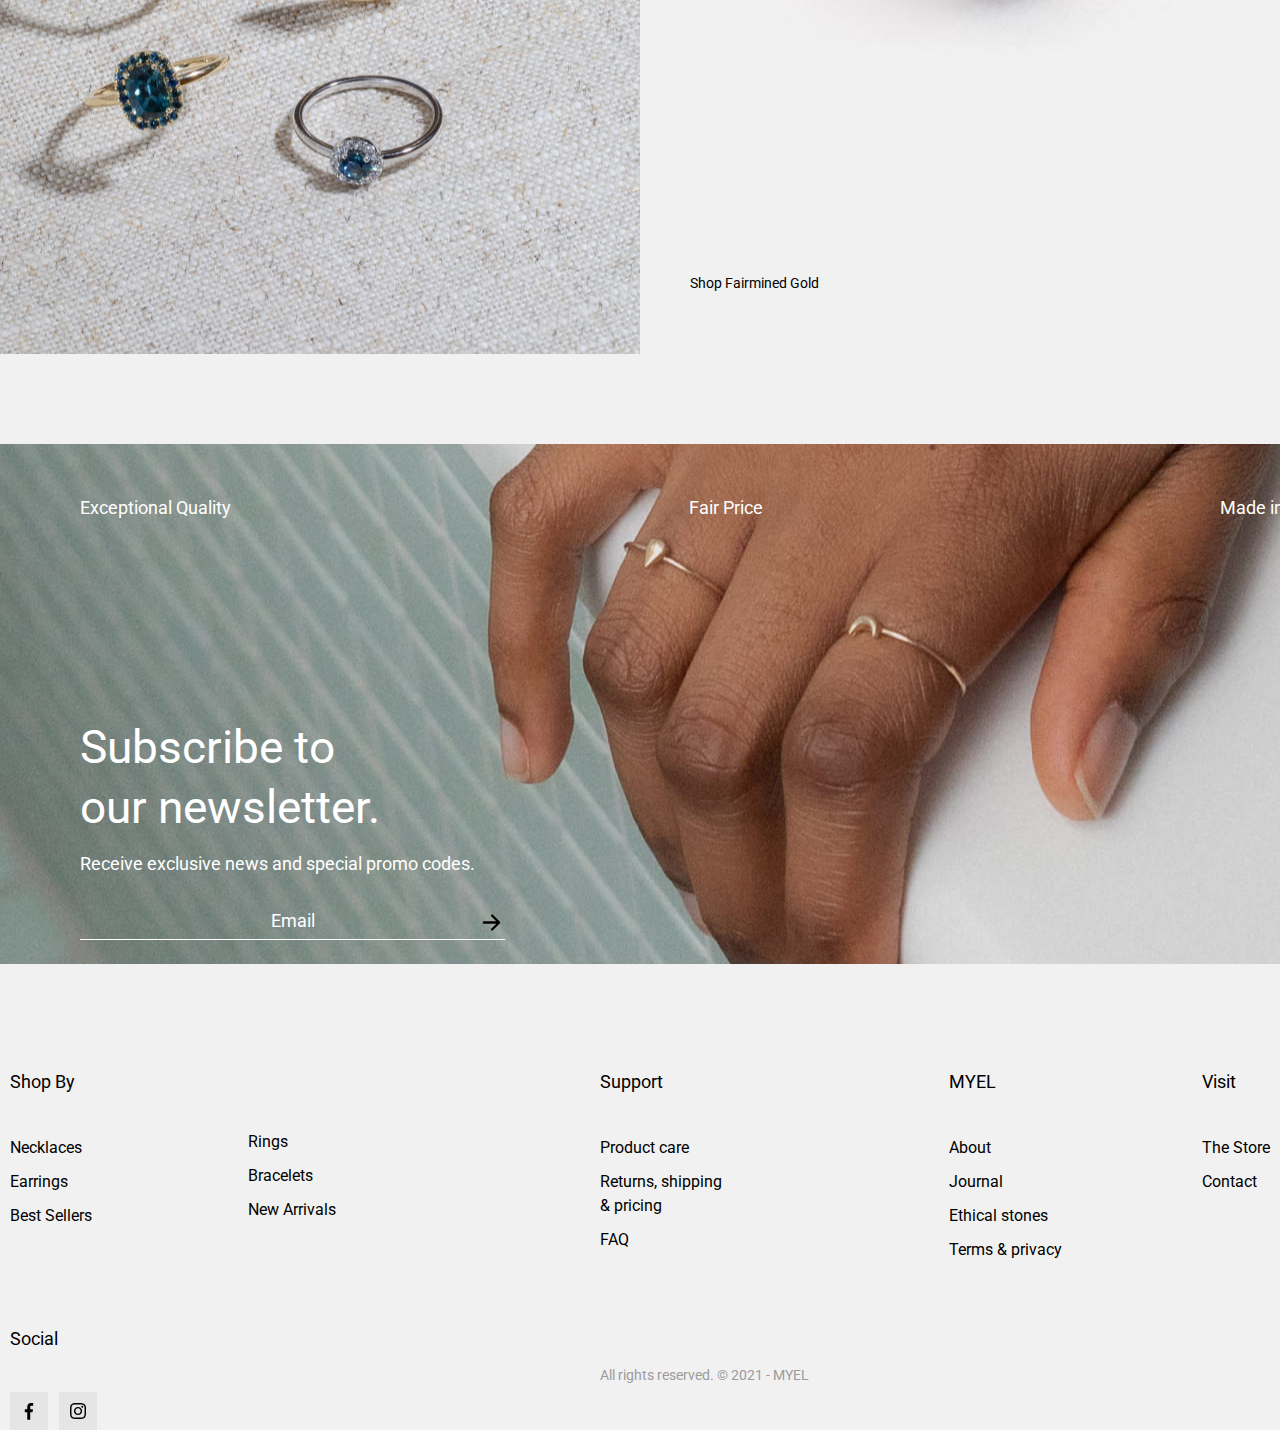
==== commit 4b646cd8: "Исправление ошибок" ====
--- a/Myel/src/index.html
+++ b/Myel/src/index.html
@@ -27,20 +27,27 @@
         <a class="header_link" href="#">Login</a>
       </nav>
     </header>
-    <section class="modern">
+    
+      <div class="modern">
       <div class="modern_inner">
+
         <div class="modern_wrap_1">
           <p class="modern_desc_1">A MODERN SIGNET RING</p>
         </div>
+
         <div class="modern_wrap_2">
-          
         </div>
+
         <div class="modern_wrap_3">
           <p class="modern_desc_2">STACK THE NECKLACES</p>
-          <a class="modern_desc_3" href="#"><p>SHOP All</p></a>
+          <a class="modern_desc_link" href="#"><p class="modern_desc_desc_3">SHOP All</p></a>
         </div>
-      </div>
-
+        
+      </div>
+    </div>
+
+
+  
       <ul class="container shop">
         <li class="shop_wrap">
           <h2 class="shop_descr">
@@ -73,14 +80,14 @@
                 <a class="slider_desc_link" href="">Shop now</a>
         </div></div>
 
+
         <div class="slider_item"><img class="slider_img" src="img/slider-1/model_5.svg" alt=""></div>
 
         <div class="slider_item"><img class="slider_img" src="img/slider-1/model_4.svg" alt=""></div>
 
         <div class="slider_item"><img class="slider_img" src="img/slider-1/model_6.svg" alt=""></div>
       </div>
-    </section>
-
+    
     
 
 
@@ -95,17 +102,17 @@
     <h3 class="categories_title">Browse by categories</h3>
     <div class="slider slider_categories">
 
-      <div><img class="categories_img" src="img/categoties/categories_1.jpg" alt=""><a href="#"><p class="categories_desc">Rings</p></a></div>
-
-      <div><img class="categories_img" src="img/categoties/categories_2.jpg" alt=""></div>
-
-      <div><img class="categories_img" src="img/categoties/categories_3.jpg" alt=""><a href="#"><p class="categories_desc">Earrings</p></a></div>
-
-      <div><img class="categories_img" src="img/categoties/categories_6.jpg" alt=""></div>
-
-      <div><img class="categories_img" src="img/categoties/categories_4.jpg" alt=""></div>
-
-      <div><img class="categories_img" src="img/categoties/categories_5.jpg" alt=""></div>
+      <div><img class="categories_img" src="img/categories/categories_1.jpg" alt=""><a href="#"><p class="categories_desc">Rings</p></a></div>
+
+      <div><img class="categories_img" src="img/categories/categories_2.jpg" alt=""></div>
+
+      <div><img class="categories_img" src="img/categories/categories_3.jpg" alt=""><a href="#"><p class="categories_desc">Earrings</p></a></div> 
+
+      <div><img class="categories_img" src="img/categories/categories_6.jpg" alt=""></div>
+
+      <div><img class="categories_img" src="img/categories/categories_4.jpg" alt=""></div>
+
+      <div><img class="categories_img" src="img/categories/categories_5.jpg" alt=""></div>
 
     </div>
   </div>
--- a/Myel/src/css/style.min.css
+++ b/Myel/src/css/style.min.css
@@ -1 +1 @@
-*{font-family:"Roboto",sans-serif;color:#000}* a{text-decoration:none}* ul{list-style:none}html{scroll-behavior:smooth}body{background-color:#f1f1f1}.container{max-width:1300px;padding:0 10px;margin:0 auto}.header{padding-top:25px;padding-bottom:25px}.header_discount{display:-webkit-box;display:-ms-flexbox;display:flex;-webkit-box-pack:center;-ms-flex-pack:center;justify-content:center;background-color:rgba(0,0,0,.3058823529);width:100%;height:40px}.header_discount_desc{margin:5px;padding:5px;font-size:14px;line-height:18px;color:#000}.header_link{padding-top:5px;font-size:14px;line-height:18px;color:#000}.header_link:hover{-webkit-transition:.3s;transition:.3s;color:rgba(0,0,0,.3058823529)}.header_logo:hover{-webkit-transition:.5s;transition:.5s;-webkit-transform:scale3d(1.2, 1.2, 3);transform:scale3d(1.2, 1.2, 3)}.header_container{display:-webkit-box;display:-ms-flexbox;display:flex;-webkit-box-pack:justify;-ms-flex-pack:justify;justify-content:space-between}.modern_inner{display:-webkit-box;display:-ms-flexbox;display:flex;-webkit-box-pack:center;-ms-flex-pack:center;justify-content:center}.modern_wrap_1{background-image:url(../img/modernRing/model_1.jpg);min-width:485px;min-height:630px;background-position:center;background-repeat:no-repeat;background-size:cover}.modern_desc_1{font-size:14px;line-height:18px;color:#fff;padding-top:580px;padding-left:30px}.modern_wrap_2{background-image:url(../img/modernRing/model_2.jpg);min-width:485px;min-height:630px;background-position:center;background-repeat:no-repeat;background-size:cover}.modern_wrap_3{display:-webkit-box;display:-ms-flexbox;display:flex;background-image:url(../img/modernRing/model_3.jpg);min-width:485px;min-height:630px;background-position:center;background-repeat:no-repeat;background-size:cover}.modern_desc_2{padding-top:580px;padding-left:30px;font-size:14px;line-height:18px;color:#fff}.modern_desc_3{height:10px;margin-top:500px;margin-left:145px;font-size:18px;line-height:22px;color:#000}.shop{margin:100px auto;display:-webkit-box;display:-ms-flexbox;display:flex;-webkit-box-pack:justify;-ms-flex-pack:justify;justify-content:space-between}.shop_wrap{max-width:890px}.shop_descr{font-size:64px;line-height:64px}.shop_logo{margin-top:50px;font-size:20px;line-height:25px}.shop_link{font-size:18px;line-height:22px;color:#000}.shop_link:hover{-webkit-transition:.3s;transition:.3s;color:rgba(28,28,28,.431372549)}.arrivals_title{margin-bottom:35px;font-size:24px;line-height:30px;color:#000}.slider{position:relative}.slider_img{min-height:450px}.slider_title_gold{margin-bottom:0;max-width:310px;font-size:18px;line-height:22px;color:#000}.slider_title_silver{font-size:16px;line-height:22px;color:#000}.slider_desc_wrap{display:-webkit-box;display:-ms-flexbox;display:flex;-webkit-box-pack:justify;-ms-flex-pack:justify;justify-content:space-between}.slider_desc_price{font-size:14px;line-height:18px;color:#000}.slider_desc_link{font-size:14px;line-height:18px;color:#000}.slider_desc_link:hover{-webkit-transition:.3s;transition:.3s;color:rgba(0,0,0,.5529411765)}.container_slider{max-width:1240px;padding:0 10px;margin:0 auto;margin-bottom:180px}.slick-track{display:-webkit-box;display:-ms-flexbox;display:flex}.slick-list{overflow:hidden}.slick-arrow{border:none;font-size:0;position:absolute;top:-55px;z-index:10}.slick-prev{width:25px;height:25px;background:url(../icons/slider/arrow.svg) 0 0/100% no-repeat;right:50px}.slick-prev:hover{-webkit-transition:.3s;transition:.3s;opacity:.5}.slick-next{width:25px;height:25px;background:url(../icons/slider/arrow_right.svg) 0 0/100% no-repeat;right:0}.slick-next:hover{-webkit-transition:.3s;transition:.3s;opacity:.5}.t-shirt{display:-webkit-box;display:-ms-flexbox;display:flex;-webkit-box-pack:center;-ms-flex-pack:center;justify-content:center}.t-shirt_1{background-image:url(../img/t-shirt/t-shirt_1.jpg);min-width:720px;min-height:936px;background-position:center;background-repeat:no-repeat;background-size:cover}.t-shirt_2{background-image:url(../img/t-shirt/t-shirt_2.jpg);min-width:720px;min-height:936px;background-position:center;background-repeat:no-repeat;background-size:cover}.t-shirt_title{padding-top:45px;padding-left:50px;font-size:44px;line-height:60px;color:#000}.t-shirt_desc{padding-top:750px;padding-left:50px;font-size:14px;line-height:18px;color:#000}.categories_img{position:relative}.categories_title{margin-top:45px;padding-bottom:15px}.categories_desc{z-index:5;position:absolute;bottom:5px;font-size:33px;line-height:42px;padding-left:20px;color:#fff}.categories_desc:hover{-webkit-transition:.3s;transition:.3s;color:rgba(255,255,255,.6862745098)}.slick-arrow-categories{top:-40px}.book{margin-top:105px;display:-webkit-box;display:-ms-flexbox;display:flex;-webkit-box-pack:center;-ms-flex-pack:center;justify-content:center}.book_img_1{background-image:url(../img/book/book_1.jpg);min-width:720px;min-height:935px;background-position:center;background-repeat:no-repeat;background-size:cover}.book_img_2{background-image:url(../img/book/book_2.jpg);min-width:720px;min-height:935px;background-position:center;background-repeat:no-repeat;background-size:cover}.book_desc{padding-left:20px;padding-top:58px}.material{margin-top:125px;margin-bottom:50px}.material_num-one{font-size:30px;line-height:45px;color:#000}.material_num-two{font-size:36px;line-height:45px;color:#000}.material_num-three{font-size:36px;line-height:45px;color:#000}.material_num-wrap{display:-webkit-box;display:-ms-flexbox;display:flex;-webkit-box-pack:justify;-ms-flex-pack:justify;justify-content:space-between}.material_num{margin-right:360px;margin-bottom:72px;margin-top:70px}.material_img-wrap{display:-webkit-box;display:-ms-flexbox;display:flex;-ms-flex-pack:distribute;justify-content:space-around}.material_slogan{font-weight:400;font-size:43px;line-height:60px;max-width:630px;margin-bottom:85px}.material_desc{margin-right:100px;max-width:300px;margin-bottom:55px}.material_desc-wrap{display:-webkit-box;display:-ms-flexbox;display:flex;-webkit-box-pack:justify;-ms-flex-pack:justify;justify-content:space-between}.material_link{font-size:18px;line-height:22px;color:#000}.material_link:hover{-webkit-transition:.3s;transition:.3s;color:rgba(0,0,0,.4784313725)}.choose{margin-top:50px;margin-bottom:90px}.choose-wrap{display:-webkit-box;display:-ms-flexbox;display:flex;-webkit-box-pack:center;-ms-flex-pack:center;justify-content:center}.choose_img_1{background-image:url(../img/choose/ring_choose.jpg);min-width:720px;min-height:935px;background-position:center;background-repeat:no-repeat;background-size:cover}.choose_img_2{background-image:url(../img/choose/ring.jpg);min-width:720px;min-height:935px;background-position:center;background-repeat:no-repeat;background-size:cover}.choose_hashtag{padding-top:65px;padding-left:50px;font-size:18px;line-height:22px;color:#000}.choose_title{font-size:48px;line-height:60px;color:#000;padding-top:50px;padding-left:50px;max-width:580px}.choose_price{font-size:14px;line-height:18px;color:#000;margin-top:685px;margin-left:50px}.choose_price:hover{-webkit-transition:.3s;transition:.3s;color:rgba(0,0,0,.4784313725)}.subscribe{margin-bottom:105px;background-image:url(../img/subscribe.jpg);min-width:1440px;min-height:520px;background-position:center;background-repeat:no-repeat;background-size:cover}.subscribe_desc{font-size:18px;line-height:27px;color:#fff}.subscribe_desc-wrap{display:-webkit-box;display:-ms-flexbox;display:flex;-webkit-box-pack:justify;-ms-flex-pack:justify;justify-content:space-between;padding-top:50px;padding-bottom:180px}.subscribe_desc_title{max-width:330px;font-weight:400;font-size:46px;line-height:60px;color:#fff}.subscribe_desc_subtitle{font-size:18px;line-height:22px;color:#fff}.subscribe_form{position:relative}.subscribe_link{margin-left:-30px;width:25px;height:25px}.subscribe_link:hover{-webkit-transition:.4s;transition:.4s;opacity:.5}.subscribe_input{margin-top:15px;text-align:center;font-size:18px;width:425px;padding-bottom:5px;border:none;border-bottom:1px solid #fff;background-color:rgba(0,0,0,0);outline:none;-webkit-transition:.3s;transition:.3s;color:#fff}.subscribe_input::-webkit-input-placeholder{color:#fff}.subscribe_input::-moz-placeholder{color:#fff}.subscribe_input:-ms-input-placeholder{color:#fff}.subscribe_input::-ms-input-placeholder{color:#fff}.subscribe_input::placeholder{color:#fff}.subscribe_input:hover::-webkit-input-placeholder{-webkit-transition:.3s;transition:.3s;color:rgba(255,255,255,.4705882353)}.subscribe_input:hover::-moz-placeholder{-moz-transition:.3s;transition:.3s;color:rgba(255,255,255,.4705882353)}.subscribe_input:hover:-ms-input-placeholder{-ms-transition:.3s;transition:.3s;color:rgba(255,255,255,.4705882353)}.subscribe_input:hover::-ms-input-placeholder{-ms-transition:.3s;transition:.3s;color:rgba(255,255,255,.4705882353)}.subscribe_input:hover::placeholder{-webkit-transition:.3s;transition:.3s;color:rgba(255,255,255,.4705882353)}.subscribe_input:focus::-webkit-input-placeholder{-webkit-transition:.3s;transition:.3s;color:rgba(255,255,255,0)}.subscribe_input:focus::-moz-placeholder{-moz-transition:.3s;transition:.3s;color:rgba(255,255,255,0)}.subscribe_input:focus:-ms-input-placeholder{-ms-transition:.3s;transition:.3s;color:rgba(255,255,255,0)}.subscribe_input:focus::-ms-input-placeholder{-ms-transition:.3s;transition:.3s;color:rgba(255,255,255,0)}.subscribe_input:focus::placeholder{-webkit-transition:.3s;transition:.3s;color:rgba(255,255,255,0)}.footer{background-color:#f1f1f1}.footer_box{display:-webkit-box;display:-ms-flexbox;display:flex;-webkit-box-pack:justify;-ms-flex-pack:justify;justify-content:space-between}.footer_wrap{display:-webkit-box;display:-ms-flexbox;display:flex;-webkit-box-align:stretch;-ms-flex-align:stretch;align-items:stretch;-webkit-box-orient:horizontal;-webkit-box-direction:normal;-ms-flex-direction:row;flex-direction:row}.footer_inner{display:-webkit-box;display:-ms-flexbox;display:flex;-webkit-box-orient:vertical;-webkit-box-direction:normal;-ms-flex-direction:column;flex-direction:column;padding:0}.footer_inner:not(:last-child){margin-right:140px}.footer_inner:first-child{margin-bottom:0}.footer_link{font-size:16px;line-height:20px;color:#000}.footer_link:hover{-webkit-transition:.3s;transition:.3s;color:rgba(28,28,28,.5333333333)}.footer_title{font-size:18px;line-height:25px;color:#000;margin-bottom:21px}.footer_item{margin-bottom:10px;max-width:135px}.footer_item_title{margin-bottom:21px}.footer_title_none{color:rgba(0,0,0,0)}.footer_item_title-social{margin-top:88px;margin-bottom:20px}.footer_wrap_img{display:-webkit-box;display:-ms-flexbox;display:flex;-webkit-box-pack:center;-ms-flex-pack:center;justify-content:center;-webkit-box-align:center;-ms-flex-align:center;align-items:center;margin-right:11px;width:38px;height:38px;background-color:#e5e5e5}.footer_wrap_img:hover{-webkit-transition:.3s;transition:.3s;background-color:rgba(0,0,0,.4745098039)}.footer_wrap_social{display:-webkit-box;display:-ms-flexbox;display:flex;-webkit-box-orient:horizontal;-webkit-box-direction:normal;-ms-flex-direction:row;flex-direction:row}.footer_copyright{font-size:14px;line-height:18px;color:#9b9b9b;padding-top:104px}.footer_credits{position:absolute;font-size:14px;line-height:18px;color:#9b9b9b;padding-top:300px;padding-left:110px}/*# sourceMappingURL=style.min.css.map */+*{font-family:"Roboto",sans-serif;color:#000}* a{text-decoration:none}* ul{list-style:none}html{scroll-behavior:smooth}body{background-color:#f1f1f1}.container{max-width:1300px;padding:0 10px;margin:0 auto}.header{padding-top:25px;padding-bottom:25px}.header_discount{display:-webkit-box;display:-ms-flexbox;display:flex;-webkit-box-pack:center;-ms-flex-pack:center;justify-content:center;background-color:rgba(0,0,0,.3058823529);width:100%;height:40px}.header_discount_desc{margin:5px;padding:5px;font-size:14px;line-height:18px;color:#000}.header_link{padding-top:5px;font-size:14px;line-height:18px;color:#000}.header_link:hover{-webkit-transition:.3s;transition:.3s;color:rgba(0,0,0,.3058823529)}.header_logo:hover{-webkit-transition:.5s;transition:.5s;-webkit-transform:scale3d(1.2, 1.2, 3);transform:scale3d(1.2, 1.2, 3)}.header_container{display:-webkit-box;display:-ms-flexbox;display:flex;-webkit-box-pack:justify;-ms-flex-pack:justify;justify-content:space-between}.modern_inner{display:-webkit-box;display:-ms-flexbox;display:flex;-webkit-box-pack:center;-ms-flex-pack:center;justify-content:center}.modern_wrap_1{background-image:url(../img/modern/model-1.jpg);min-width:485px;min-height:630px;background-position:center;background-repeat:no-repeat;background-size:cover}.modern_desc_1{font-size:14px;line-height:18px;color:#fff;padding-top:580px;padding-left:30px}.modern_wrap_2{background-image:url(../img/modern/model-2.jpg);min-width:485px;min-height:630px;background-position:center;background-repeat:no-repeat;background-size:cover}.modern_wrap_3{display:-webkit-box;display:-ms-flexbox;display:flex;background-image:url(../img/modern/model-3.jpg);min-width:485px;min-height:630px;background-position:center;background-repeat:no-repeat;background-size:cover}.modern_desc_2{padding-top:580px;padding-left:30px;font-size:14px;line-height:18px;color:#fff}.modern_desc_link{height:10px;margin-top:500px;margin-left:145px}.modern_desc_desc_3{font-size:18px;line-height:22px;color:#000}.modern_desc_desc_3:hover{-webkit-transition:.3s;transition:.3s;color:#fff}.shop{margin:100px auto;display:-webkit-box;display:-ms-flexbox;display:flex;-webkit-box-pack:justify;-ms-flex-pack:justify;justify-content:space-between}.shop_wrap{max-width:890px}.shop_descr{font-size:64px;line-height:64px}.shop_logo{margin-top:50px;font-size:20px;line-height:25px}.shop_link{font-size:18px;line-height:22px;color:#000}.shop_link:hover{-webkit-transition:.3s;transition:.3s;color:rgba(28,28,28,.431372549)}.arrivals_title{margin-bottom:35px;font-size:24px;line-height:30px;color:#000}.slider{position:relative}.slider_img{min-height:450px}.slider_title_gold{margin-bottom:0;max-width:310px;font-size:18px;line-height:22px;color:#000}.slider_title_silver{font-size:16px;line-height:22px;color:#000}.slider_desc_wrap{display:-webkit-box;display:-ms-flexbox;display:flex;-webkit-box-pack:justify;-ms-flex-pack:justify;justify-content:space-between}.slider_desc_price{font-size:14px;line-height:18px;color:#000}.slider_desc_link{font-size:14px;line-height:18px;color:#000}.slider_desc_link:hover{-webkit-transition:.3s;transition:.3s;color:rgba(0,0,0,.5529411765)}.container_slider{max-width:1240px;padding:0 10px;margin:0 auto;margin-bottom:180px}.slick-track{display:-webkit-box;display:-ms-flexbox;display:flex}.slick-list{overflow:hidden}.slick-arrow{border:none;font-size:0;position:absolute;top:-55px;z-index:10}.slick-prev{width:25px;height:25px;background:url(../icons/slider/arrow.svg) 0 0/100% no-repeat;right:50px}.slick-prev:hover{-webkit-transition:.3s;transition:.3s;opacity:.5}.slick-next{width:25px;height:25px;background:url(../icons/slider/arrow_right.svg) 0 0/100% no-repeat;right:0}.slick-next:hover{-webkit-transition:.3s;transition:.3s;opacity:.5}.t-shirt{display:-webkit-box;display:-ms-flexbox;display:flex;-webkit-box-pack:center;-ms-flex-pack:center;justify-content:center}.t-shirt_1{background-image:url(../img/t-shirt/t-shirt_1.jpg);min-width:720px;min-height:936px;background-position:center;background-repeat:no-repeat;background-size:cover}.t-shirt_2{background-image:url(../img/t-shirt/t-shirt_2.jpg);min-width:720px;min-height:936px;background-position:center;background-repeat:no-repeat;background-size:cover}.t-shirt_title{padding-top:45px;padding-left:50px;font-size:44px;line-height:60px;color:#000}.t-shirt_desc{padding-top:750px;padding-left:50px;font-size:14px;line-height:18px;color:#000}.categories_img{position:relative}.categories_title{margin-top:45px;padding-bottom:15px}.categories_desc{z-index:5;position:absolute;bottom:5px;font-size:33px;line-height:42px;padding-left:20px;color:#fff}.categories_desc:hover{-webkit-transition:.3s;transition:.3s;color:rgba(255,255,255,.6862745098)}.slick-arrow-categories{top:-40px}.book{margin-top:105px;display:-webkit-box;display:-ms-flexbox;display:flex;-webkit-box-pack:center;-ms-flex-pack:center;justify-content:center}.book_img_1{background-image:url(../img/book/book_1.jpg);min-width:720px;min-height:935px;background-position:center;background-repeat:no-repeat;background-size:cover}.book_img_2{background-image:url(../img/book/book_2.jpg);min-width:720px;min-height:935px;background-position:center;background-repeat:no-repeat;background-size:cover}.book_desc{padding-left:20px;padding-top:58px}.material{margin-top:125px;margin-bottom:50px}.material_num-one{font-size:30px;line-height:45px;color:#000}.material_num-two{font-size:36px;line-height:45px;color:#000}.material_num-three{font-size:36px;line-height:45px;color:#000}.material_num-wrap{display:-webkit-box;display:-ms-flexbox;display:flex;-webkit-box-pack:justify;-ms-flex-pack:justify;justify-content:space-between}.material_num{margin-right:360px;margin-bottom:72px;margin-top:70px}.material_img-wrap{display:-webkit-box;display:-ms-flexbox;display:flex;-ms-flex-pack:distribute;justify-content:space-around}.material_slogan{font-weight:400;font-size:43px;line-height:60px;max-width:630px;margin-bottom:85px}.material_desc{margin-right:100px;max-width:300px;margin-bottom:55px}.material_desc-wrap{display:-webkit-box;display:-ms-flexbox;display:flex;-webkit-box-pack:justify;-ms-flex-pack:justify;justify-content:space-between}.material_link{font-size:18px;line-height:22px;color:#000}.material_link:hover{-webkit-transition:.3s;transition:.3s;color:rgba(0,0,0,.4784313725)}.choose{margin-top:50px;margin-bottom:90px}.choose-wrap{display:-webkit-box;display:-ms-flexbox;display:flex;-webkit-box-pack:center;-ms-flex-pack:center;justify-content:center}.choose_img_1{background-image:url(../img/choose/ring_choose.jpg);min-width:720px;min-height:935px;background-position:center;background-repeat:no-repeat;background-size:cover}.choose_img_2{background-image:url(../img/choose/ring.jpg);min-width:720px;min-height:935px;background-position:center;background-repeat:no-repeat;background-size:cover}.choose_hashtag{padding-top:65px;padding-left:50px;font-size:18px;line-height:22px;color:#000}.choose_title{font-size:48px;line-height:60px;color:#000;padding-top:50px;padding-left:50px;max-width:580px}.choose_price{font-size:14px;line-height:18px;color:#000;margin-top:685px;margin-left:50px}.choose_price:hover{-webkit-transition:.3s;transition:.3s;color:rgba(0,0,0,.4784313725)}.subscribe{margin-bottom:105px;background-image:url(../img/subscribe.jpg);min-width:1440px;min-height:520px;background-position:center;background-repeat:no-repeat;background-size:cover}.subscribe_desc{font-size:18px;line-height:27px;color:#fff}.subscribe_desc-wrap{display:-webkit-box;display:-ms-flexbox;display:flex;-webkit-box-pack:justify;-ms-flex-pack:justify;justify-content:space-between;padding-top:50px;padding-bottom:180px}.subscribe_desc_title{max-width:330px;font-weight:400;font-size:46px;line-height:60px;color:#fff}.subscribe_desc_subtitle{font-size:18px;line-height:22px;color:#fff}.subscribe_form{position:relative}.subscribe_link{margin-left:-30px;width:25px;height:25px}.subscribe_link:hover{-webkit-transition:.4s;transition:.4s;opacity:.5}.subscribe_input{margin-top:15px;text-align:center;font-size:18px;width:425px;padding-bottom:5px;border:none;border-bottom:1px solid #fff;background-color:rgba(0,0,0,0);outline:none;-webkit-transition:.3s;transition:.3s;color:#fff}.subscribe_input::-webkit-input-placeholder{color:#fff}.subscribe_input::-moz-placeholder{color:#fff}.subscribe_input:-ms-input-placeholder{color:#fff}.subscribe_input::-ms-input-placeholder{color:#fff}.subscribe_input::placeholder{color:#fff}.subscribe_input:hover::-webkit-input-placeholder{-webkit-transition:.3s;transition:.3s;color:rgba(255,255,255,.4705882353)}.subscribe_input:hover::-moz-placeholder{-moz-transition:.3s;transition:.3s;color:rgba(255,255,255,.4705882353)}.subscribe_input:hover:-ms-input-placeholder{-ms-transition:.3s;transition:.3s;color:rgba(255,255,255,.4705882353)}.subscribe_input:hover::-ms-input-placeholder{-ms-transition:.3s;transition:.3s;color:rgba(255,255,255,.4705882353)}.subscribe_input:hover::placeholder{-webkit-transition:.3s;transition:.3s;color:rgba(255,255,255,.4705882353)}.subscribe_input:focus::-webkit-input-placeholder{-webkit-transition:.3s;transition:.3s;color:rgba(255,255,255,0)}.subscribe_input:focus::-moz-placeholder{-moz-transition:.3s;transition:.3s;color:rgba(255,255,255,0)}.subscribe_input:focus:-ms-input-placeholder{-ms-transition:.3s;transition:.3s;color:rgba(255,255,255,0)}.subscribe_input:focus::-ms-input-placeholder{-ms-transition:.3s;transition:.3s;color:rgba(255,255,255,0)}.subscribe_input:focus::placeholder{-webkit-transition:.3s;transition:.3s;color:rgba(255,255,255,0)}.footer{background-color:#f1f1f1}.footer_box{display:-webkit-box;display:-ms-flexbox;display:flex;-webkit-box-pack:justify;-ms-flex-pack:justify;justify-content:space-between}.footer_wrap{display:-webkit-box;display:-ms-flexbox;display:flex;-webkit-box-align:stretch;-ms-flex-align:stretch;align-items:stretch;-webkit-box-orient:horizontal;-webkit-box-direction:normal;-ms-flex-direction:row;flex-direction:row}.footer_inner{display:-webkit-box;display:-ms-flexbox;display:flex;-webkit-box-orient:vertical;-webkit-box-direction:normal;-ms-flex-direction:column;flex-direction:column;padding:0}.footer_inner:not(:last-child){margin-right:140px}.footer_inner:first-child{margin-bottom:0}.footer_link{font-size:16px;line-height:20px;color:#000}.footer_link:hover{-webkit-transition:.3s;transition:.3s;color:rgba(28,28,28,.5333333333)}.footer_title{font-size:18px;line-height:25px;color:#000;margin-bottom:21px}.footer_item{margin-bottom:10px;max-width:135px}.footer_item_title{margin-bottom:21px}.footer_title_none{color:rgba(0,0,0,0)}.footer_item_title-social{margin-top:88px;margin-bottom:20px}.footer_wrap_img{display:-webkit-box;display:-ms-flexbox;display:flex;-webkit-box-pack:center;-ms-flex-pack:center;justify-content:center;-webkit-box-align:center;-ms-flex-align:center;align-items:center;margin-right:11px;width:38px;height:38px;background-color:#e5e5e5}.footer_wrap_img:hover{-webkit-transition:.3s;transition:.3s;background-color:rgba(0,0,0,.4745098039)}.footer_wrap_social{display:-webkit-box;display:-ms-flexbox;display:flex;-webkit-box-orient:horizontal;-webkit-box-direction:normal;-ms-flex-direction:row;flex-direction:row}.footer_copyright{font-size:14px;line-height:18px;color:#9b9b9b;padding-top:104px}.footer_credits{position:absolute;font-size:14px;line-height:18px;color:#9b9b9b;margin-top:300px;margin-left:110px}/*# sourceMappingURL=style.min.css.map */